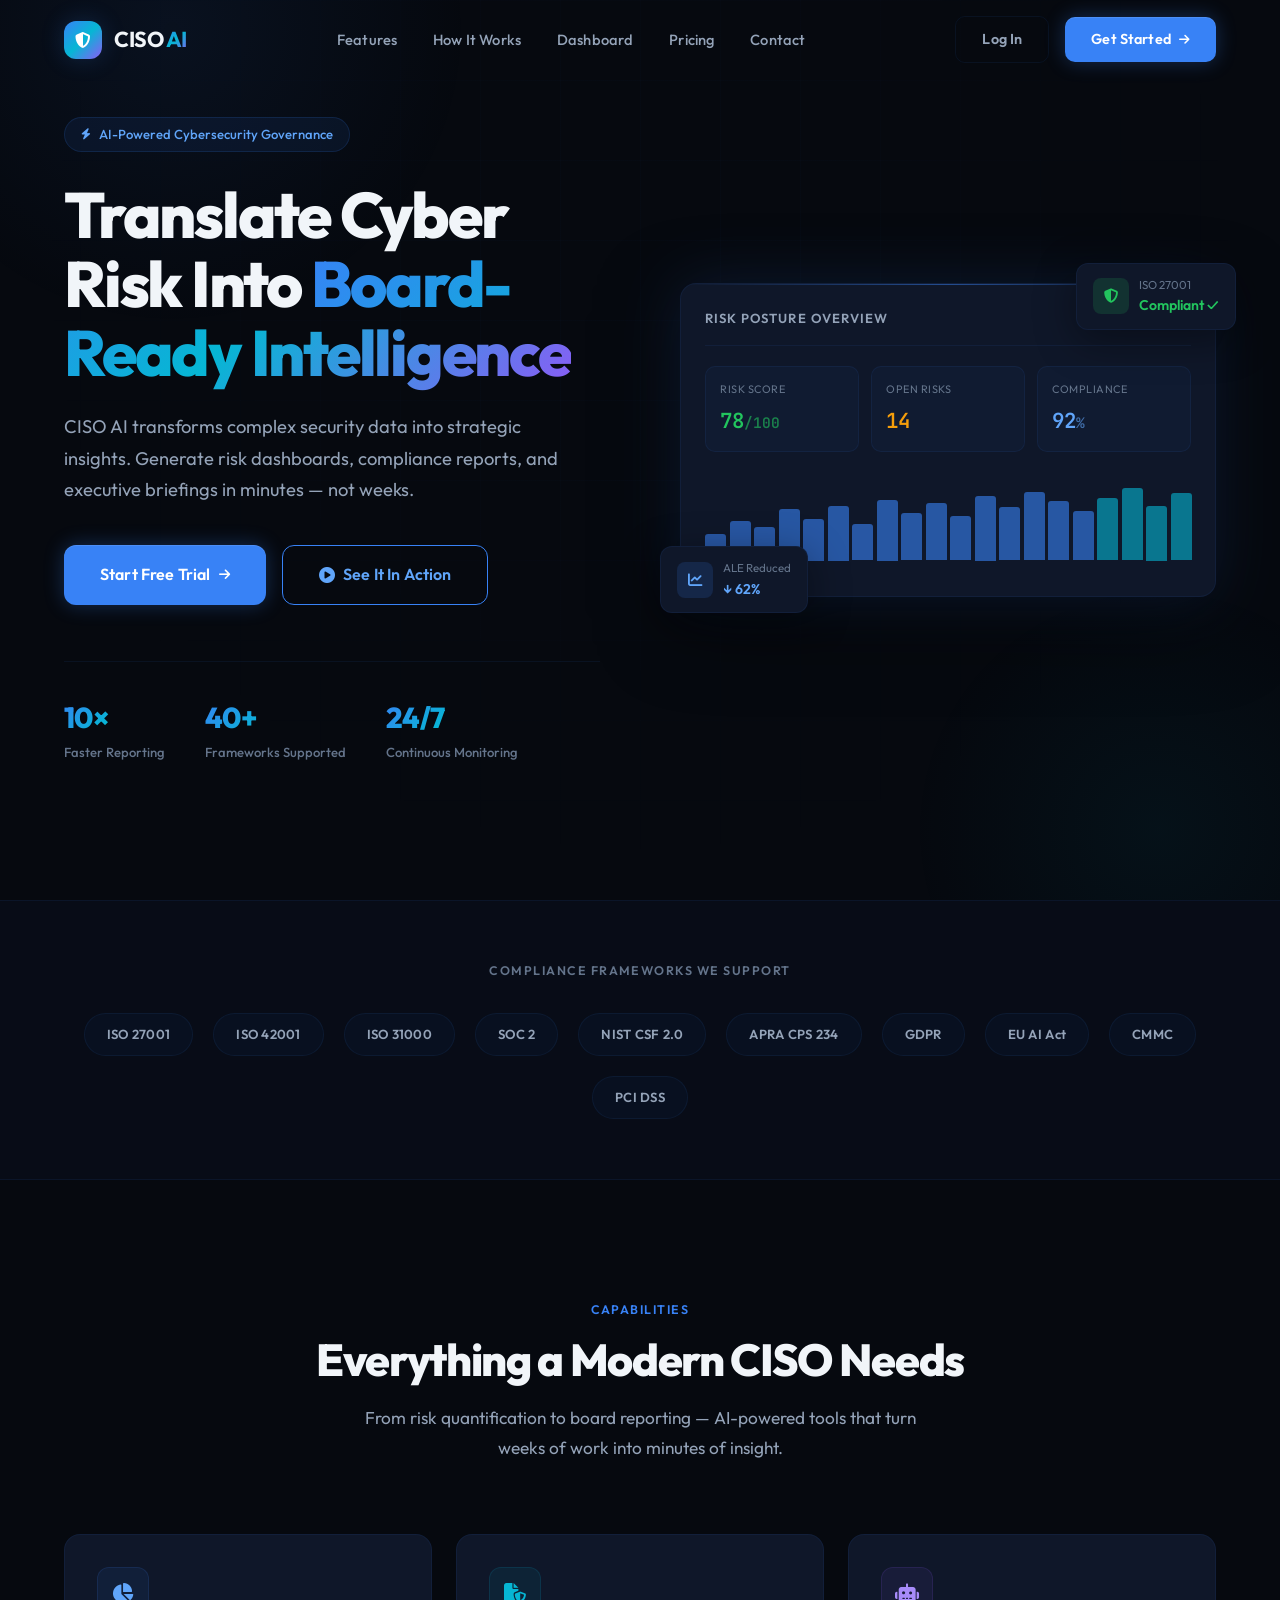
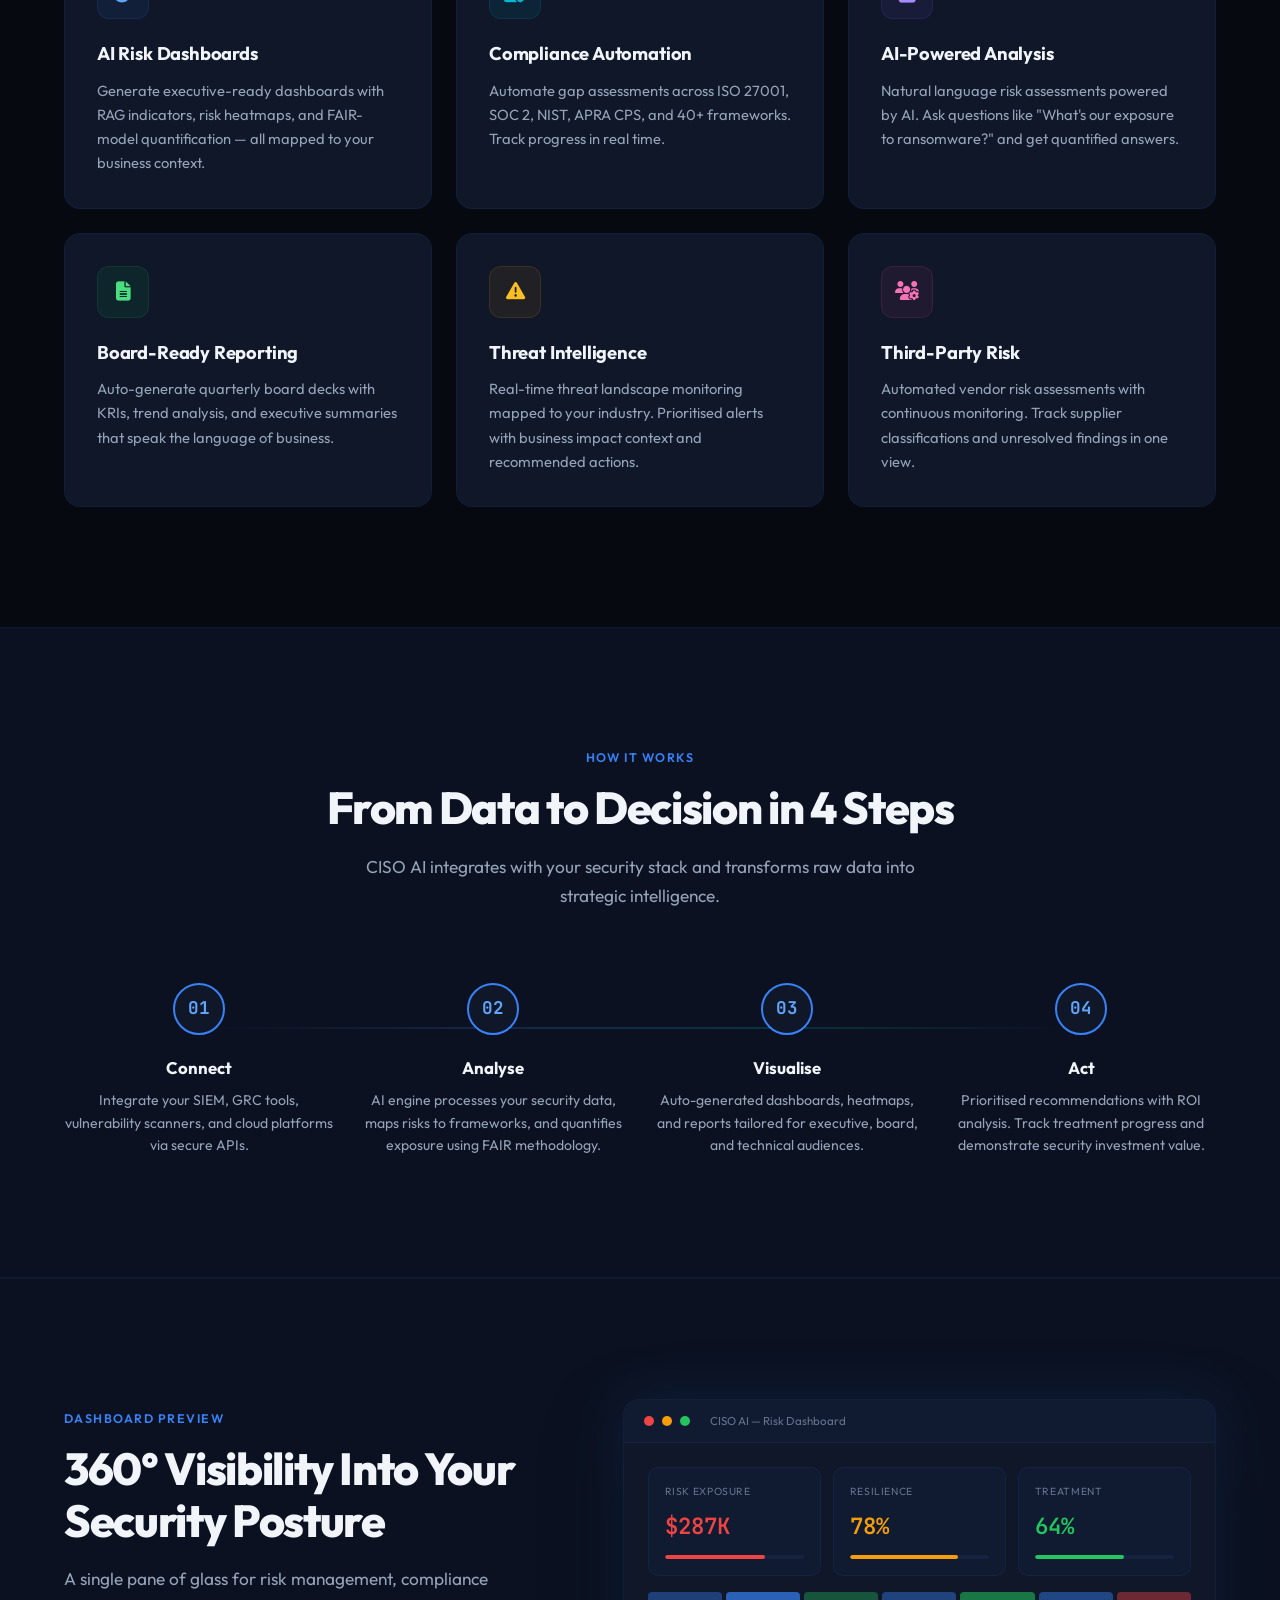
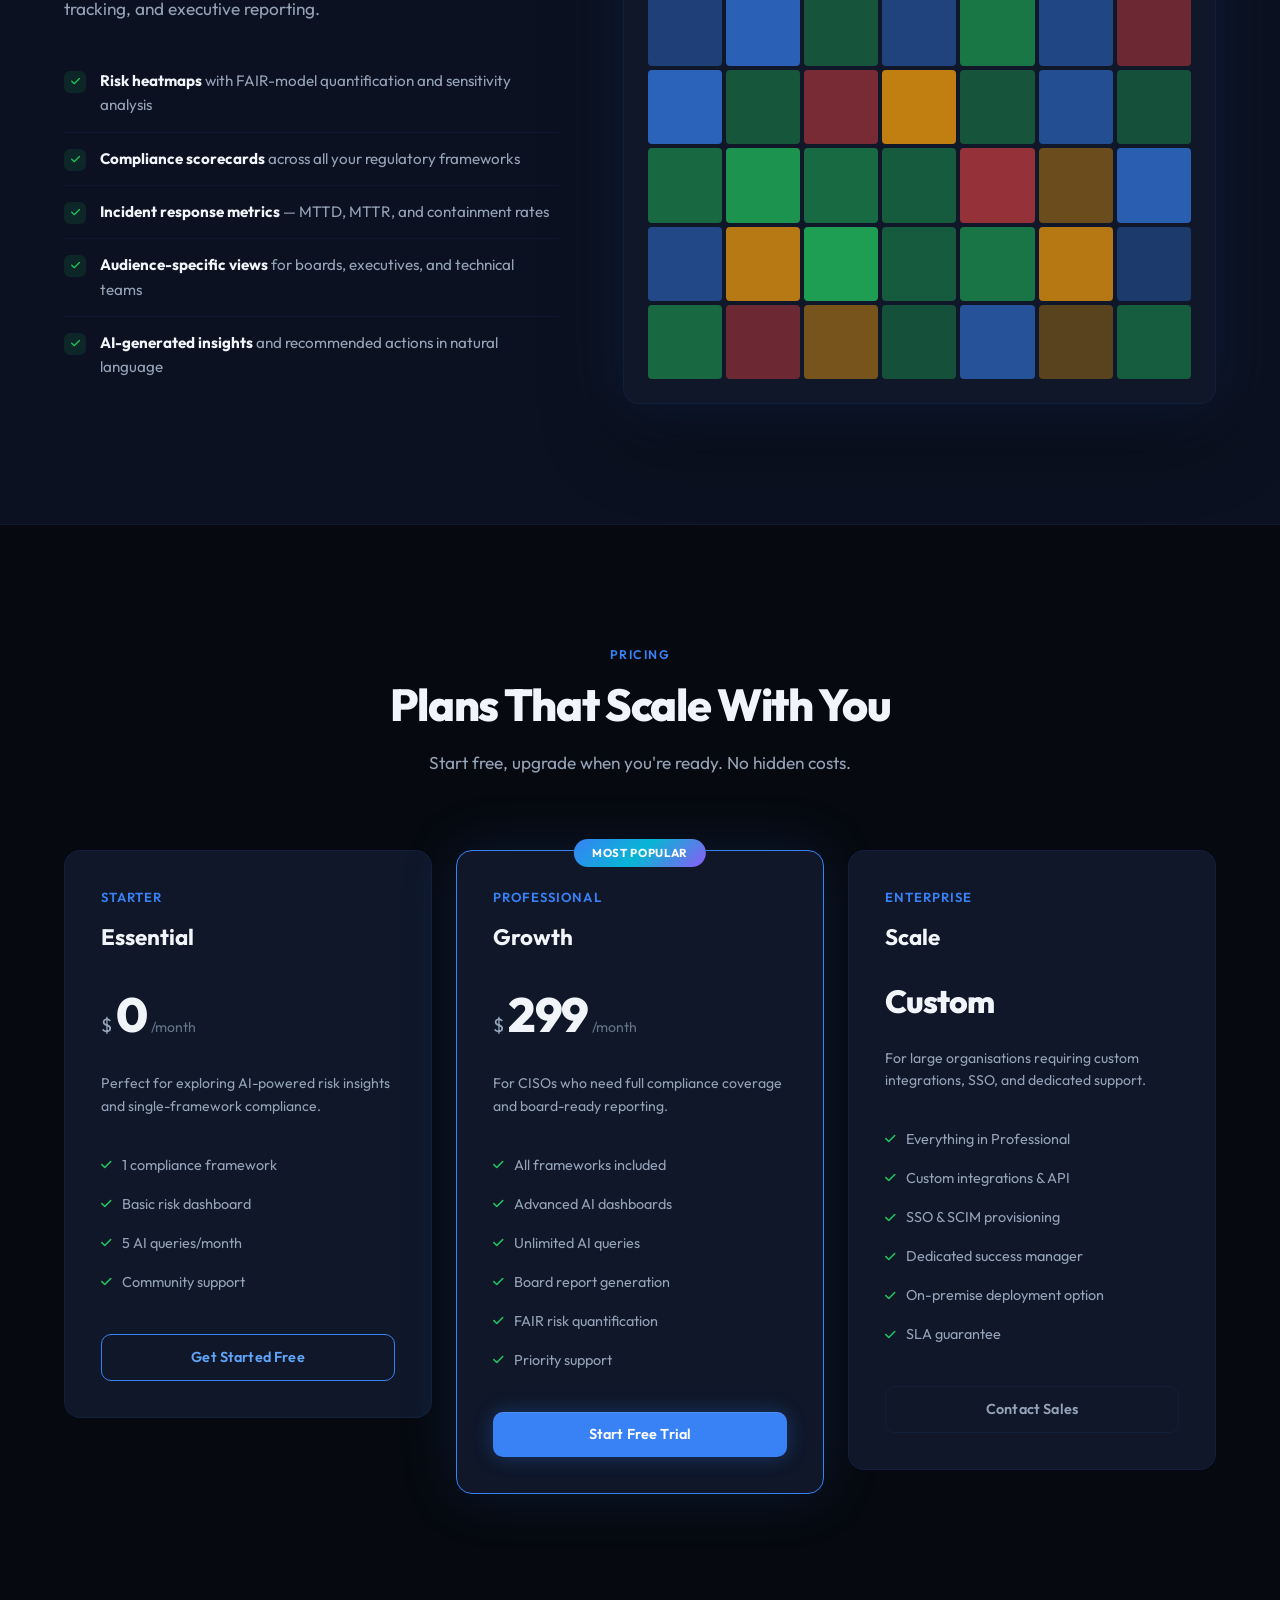
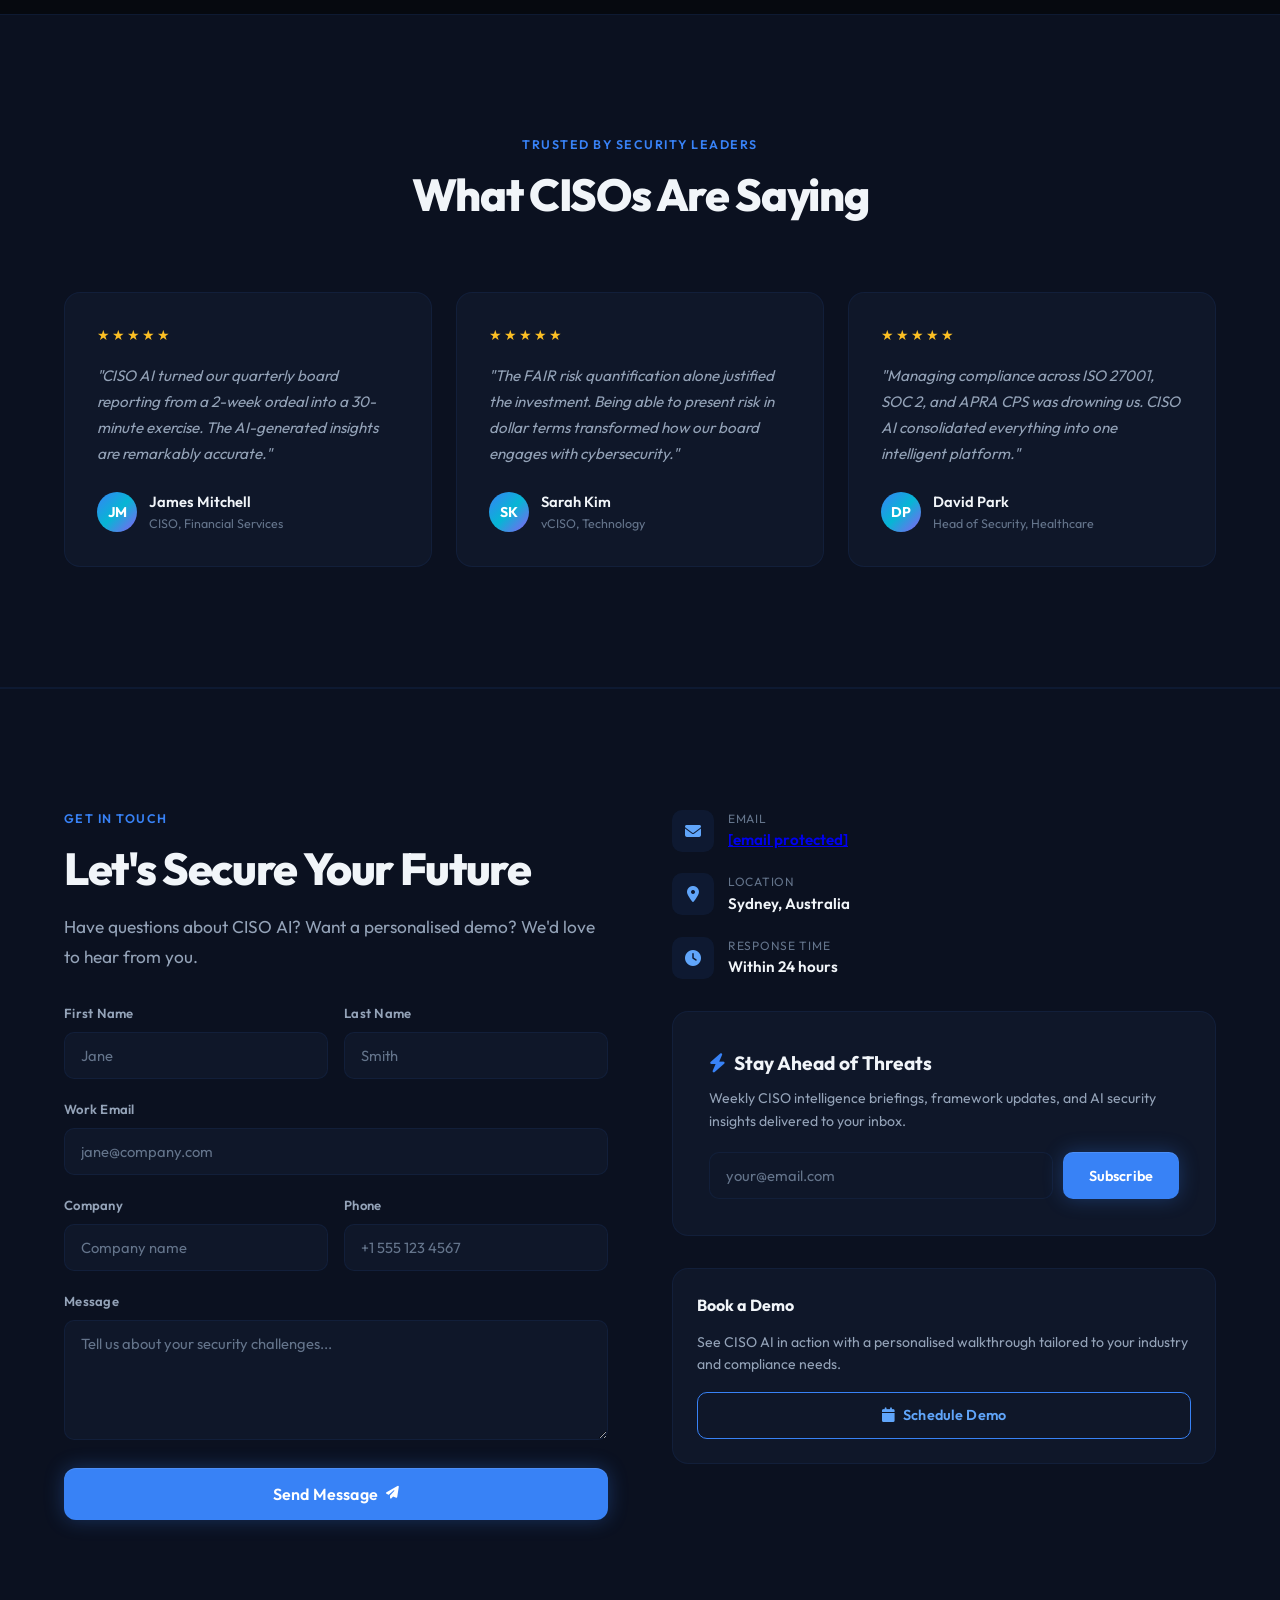
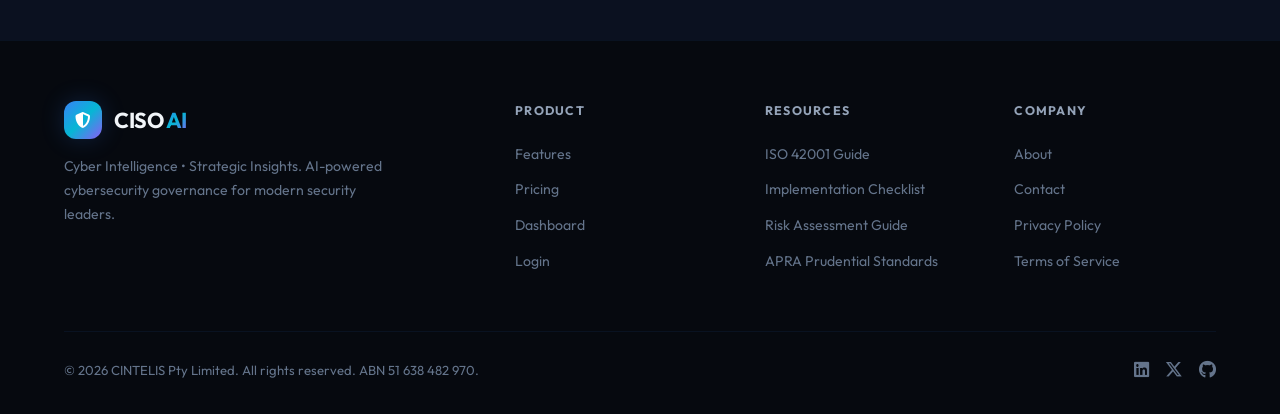
==== index.html @ 19a5c977 "Updated worker authentication method" ====
<!DOCTYPE html>
<html lang="en">
<head>
    <!-- Google Tag Manager -->
    <script>(function(w,d,s,l,i){w[l]=w[l]||[];w[l].push({'gtm.start':
    new Date().getTime(),event:'gtm.js'});var f=d.getElementsByTagName(s)[0],
    j=d.createElement(s),dl=l!='dataLayer'?'&l='+l:'';j.async=true;j.src=
    'https://www.googletagmanager.com/gtm.js?id='+i+dl;f.parentNode.insertBefore(j,f);
    })(window,document,'script','dataLayer','GTM-NR3JRBT9');</script>
    <!-- End Google Tag Manager -->
    <meta charset="UTF-8">
    <meta name="viewport" content="width=device-width, initial-scale=1.0">
    <title>CISO AI — AI-Powered Cybersecurity Governance Platform for CISOs</title>
    <meta name="description" content="AI-powered cybersecurity governance platform for CISOs. Risk dashboards, compliance automation, and board-ready reporting across ISO 27001, SOC 2, NIST CSF, APRA CPS 234, GDPR, and EU AI Act.">
    <meta name="keywords" content="CISO, AI, cybersecurity governance, risk management, compliance automation, CISO dashboard, ISO 27001, SOC 2, NIST CSF, APRA CPS 234, GDPR, EU AI Act, ISO 42001, GRC, board reporting, risk quantification, FAIR, vCISO, cyber risk, security posture">
    <meta name="author" content="CISO AI">
    <meta name="robots" content="index, follow">
    <link rel="canonical" href="https://cisoai.au/">

    <!-- Open Graph / Facebook / LinkedIn -->
    <meta property="og:site_name" content="CISO AI">
    <meta property="og:title" content="CISO AI — AI-Powered Cybersecurity Governance Platform">
    <meta property="og:description" content="Transform complex security data into board-ready strategic insights. Risk dashboards, compliance automation, and executive reporting for modern CISOs.">
    <meta property="og:type" content="website">
    <meta property="og:url" content="https://cisoai.au/">
    <meta property="og:image" content="https://cisoai.au/og-image.png">
    <meta property="og:image:width" content="1200">
    <meta property="og:image:height" content="630">
    <meta property="og:image:alt" content="CISO AI — Cyber Intelligence and Strategic Insights. AI-powered cybersecurity governance platform with shield logo, showing supported frameworks: ISO 27001, SOC 2, NIST CSF, APRA CPS 234, GDPR, EU AI Act.">
    <meta property="og:locale" content="en_AU">

    <!-- Twitter / X -->
    <meta name="twitter:card" content="summary_large_image">
    <meta name="twitter:site" content="@cisoai_au">
    <meta name="twitter:creator" content="@cisoai_au">
    <meta name="twitter:title" content="CISO AI — AI-Powered Cybersecurity Governance">
    <meta name="twitter:description" content="Risk dashboards, compliance automation, and board-ready reporting for modern CISOs. Powered by AI.">
    <meta name="twitter:image" content="https://cisoai.au/og-image.png">
    <meta name="twitter:image:alt" content="CISO AI — Cyber Intelligence and Strategic Insights platform">

    <!-- Additional SEO -->
    <meta name="theme-color" content="#06090f">
    <meta name="application-name" content="CISO AI">
    <meta name="apple-mobile-web-app-title" content="CISO AI">
    <link rel="icon" type="image/svg+xml" href="./favicon.svg">
    <link rel="icon" type="image/png" sizes="32x32" href="./favicon-32x32.png">
    <link rel="apple-touch-icon" sizes="180x180" href="./apple-touch-icon.png">

    <!-- Structured Data (JSON-LD) -->
    <script type="application/ld+json">
    {
        "@context": "https://schema.org",
        "@type": "SoftwareApplication",
        "name": "CISO AI",
        "alternateName": "CISO AI — Cyber Intelligence & Strategic Insights",
        "url": "https://cisoai.au",
        "description": "AI-powered cybersecurity governance platform for CISOs. Risk dashboards, compliance automation, and board-ready reporting across major security frameworks.",
        "applicationCategory": "SecurityApplication",
        "operatingSystem": "Web",
        "image": "https://cisoai.au/og-image.png",
        "offers": {
            "@type": "Offer",
            "price": "0",
            "priceCurrency": "AUD",
            "description": "Free during early access"
        },
        "creator": {
            "@type": "Organization",
            "name": "CISO AI",
            "url": "https://cisoai.au",
            "logo": "https://cisoai.au/og-image.png",
            "sameAs": [
                "https://www.linkedin.com/company/cisoai",
                "https://x.com/cisoai_au",
                "https://github.com/cisoai"
            ],
            "address": {
                "@type": "PostalAddress",
                "addressLocality": "Sydney",
                "addressCountry": "AU"
            }
        },
        "keywords": ["CISO", "cybersecurity governance", "AI", "risk management", "compliance automation", "ISO 27001", "SOC 2", "NIST CSF", "APRA CPS 234", "GDPR", "EU AI Act", "board reporting"]
    }
    </script>

    <link rel="preconnect" href="https://fonts.googleapis.com">
    <link rel="preconnect" href="https://fonts.gstatic.com" crossorigin>
    <link href="https://fonts.googleapis.com/css2?family=Outfit:wght@300;400;500;600;700;800;900&family=JetBrains+Mono:wght@400;500;600&display=swap" rel="stylesheet">
    <link rel="stylesheet" href="https://cdnjs.cloudflare.com/ajax/libs/font-awesome/6.5.1/css/all.min.css">

    <style>
        :root {
            --bg-primary: #06090f;
            --bg-secondary: #0b1120;
            --bg-card: #0f1729;
            --bg-card-hover: #141e33;
            --border-subtle: rgba(56, 130, 246, 0.08);
            --border-glow: rgba(56, 130, 246, 0.25);
            --accent-blue: #3882f6;
            --accent-cyan: #06b6d4;
            --accent-electric: #60a5fa;
            --accent-silver: #94a3b8;
            --text-primary: #f1f5f9;
            --text-secondary: #94a3b8;
            --text-muted: #64748b;
            --gradient-hero: linear-gradient(135deg, #3882f6 0%, #06b6d4 50%, #8b5cf6 100%);
            --gradient-card: linear-gradient(180deg, rgba(56, 130, 246, 0.06) 0%, transparent 100%);
            --glow-blue: 0 0 60px rgba(56, 130, 246, 0.15);
            --glow-cyan: 0 0 40px rgba(6, 182, 212, 0.1);
        }

        *, *::before, *::after {
            margin: 0;
            padding: 0;
            box-sizing: border-box;
        }

        html {
            scroll-behavior: smooth;
            -webkit-font-smoothing: antialiased;
            -moz-osx-font-smoothing: grayscale;
        }

        body {
            font-family: 'Outfit', sans-serif;
            background-color: var(--bg-primary);
            color: var(--text-primary);
            line-height: 1.6;
            overflow-x: hidden;
        }

        /* ─── AMBIENT BACKGROUND ─── */
        .ambient-bg {
            position: fixed;
            inset: 0;
            z-index: 0;
            pointer-events: none;
            overflow: hidden;
        }
        .ambient-bg::before {
            content: '';
            position: absolute;
            top: -30%;
            left: -10%;
            width: 600px;
            height: 600px;
            background: radial-gradient(circle, rgba(56, 130, 246, 0.07) 0%, transparent 70%);
            animation: drift1 25s ease-in-out infinite;
        }
        .ambient-bg::after {
            content: '';
            position: absolute;
            bottom: -20%;
            right: -10%;
            width: 500px;
            height: 500px;
            background: radial-gradient(circle, rgba(6, 182, 212, 0.05) 0%, transparent 70%);
            animation: drift2 30s ease-in-out infinite;
        }
        @keyframes drift1 {
            0%, 100% { transform: translate(0, 0); }
            50% { transform: translate(80px, 60px); }
        }
        @keyframes drift2 {
            0%, 100% { transform: translate(0, 0); }
            50% { transform: translate(-60px, -40px); }
        }

        /* ─── GRID OVERLAY ─── */
        .grid-overlay {
            position: fixed;
            inset: 0;
            z-index: 0;
            pointer-events: none;
            background-image:
                linear-gradient(rgba(56, 130, 246, 0.02) 1px, transparent 1px),
                linear-gradient(90deg, rgba(56, 130, 246, 0.02) 1px, transparent 1px);
            background-size: 80px 80px;
            mask-image: radial-gradient(ellipse at 50% 30%, black 20%, transparent 70%);
        }

        /* ─── LAYOUT ─── */
        .wrapper {
            position: relative;
            z-index: 1;
        }
        .container {
            max-width: 1200px;
            margin: 0 auto;
            padding: 0 24px;
        }
        section {
            padding: 120px 0;
        }

        /* ─── NAVIGATION ─── */
        nav {
            position: fixed;
            top: 0;
            left: 0;
            right: 0;
            z-index: 1000;
            padding: 16px 0;
            transition: all 0.4s cubic-bezier(0.16, 1, 0.3, 1);
        }
        nav.scrolled {
            background: rgba(6, 9, 15, 0.85);
            backdrop-filter: blur(20px) saturate(180%);
            -webkit-backdrop-filter: blur(20px) saturate(180%);
            border-bottom: 1px solid var(--border-subtle);
            padding: 10px 0;
        }
        .nav-inner {
            display: flex;
            align-items: center;
            justify-content: space-between;
        }
        .nav-logo {
            display: flex;
            align-items: center;
            gap: 12px;
            text-decoration: none;
        }
        .nav-logo-icon {
            width: 38px;
            height: 38px;
            background: var(--gradient-hero);
            border-radius: 12px;
            display: flex;
            align-items: center;
            justify-content: center;
            font-size: 1rem;
            color: #fff;
            box-shadow: 0 0 24px rgba(56, 130, 246, 0.2);
        }
        .nav-logo-text {
            font-weight: 700;
            font-size: 1.35rem;
            letter-spacing: -0.02em;
            color: var(--text-primary);
        }
        .nav-logo-text span {
            background: var(--gradient-hero);
            -webkit-background-clip: text;
            -webkit-text-fill-color: transparent;
            background-clip: text;
        }
        @media (max-width: 720px) {
            .nav-logo-icon { display: none; }
        }
        .nav-links {
            display: flex;
            align-items: center;
            gap: 36px;
            list-style: none;
        }
        .nav-links a {
            color: var(--text-secondary);
            text-decoration: none;
            font-weight: 500;
            font-size: 0.92rem;
            letter-spacing: 0.01em;
            transition: color 0.25s;
            position: relative;
        }
        .nav-links a::after {
            content: '';
            position: absolute;
            bottom: -4px;
            left: 0;
            width: 0;
            height: 2px;
            background: var(--gradient-hero);
            transition: width 0.3s cubic-bezier(0.16, 1, 0.3, 1);
            border-radius: 1px;
        }
        .nav-links a:hover { color: var(--text-primary); }
        .nav-links a:hover::after { width: 100%; }

        .nav-actions {
            display: flex;
            align-items: center;
            gap: 16px;
        }

        .btn {
            display: inline-flex;
            align-items: center;
            gap: 8px;
            padding: 11px 26px;
            border-radius: 10px;
            font-family: 'Outfit', sans-serif;
            font-weight: 600;
            font-size: 0.9rem;
            text-decoration: none;
            cursor: pointer;
            border: none;
            transition: all 0.3s cubic-bezier(0.16, 1, 0.3, 1);
            letter-spacing: 0.01em;
        }
        .btn-ghost {
            background: transparent;
            color: var(--text-secondary);
            border: 1px solid var(--border-subtle);
        }
        .btn-ghost:hover {
            color: var(--text-primary);
            border-color: var(--border-glow);
            background: rgba(56, 130, 246, 0.05);
        }
        .btn-primary {
            background: var(--accent-blue);
            color: #fff;
            box-shadow: 0 0 20px rgba(56, 130, 246, 0.3), inset 0 1px 0 rgba(255,255,255,0.1);
        }
        .btn-primary:hover {
            background: #4d93f7;
            box-shadow: 0 0 30px rgba(56, 130, 246, 0.45), inset 0 1px 0 rgba(255,255,255,0.15);
            transform: translateY(-1px);
        }
        .btn-large {
            padding: 16px 36px;
            font-size: 1rem;
            border-radius: 12px;
        }
        .btn-outline {
            background: transparent;
            color: var(--accent-electric);
            border: 1.5px solid var(--accent-blue);
        }
        .btn-outline:hover {
            background: rgba(56, 130, 246, 0.08);
            box-shadow: 0 0 25px rgba(56, 130, 246, 0.15);
        }

        /* Mobile menu toggle */
        .mobile-toggle {
            display: none;
            background: none;
            border: none;
            color: var(--text-primary);
            font-size: 1.5rem;
            cursor: pointer;
        }

        /* ─── HERO ─── */
        .hero {
            min-height: 100vh;
            display: flex;
            align-items: center;
            position: relative;
            padding-top: 100px;
        }
        .hero-content {
            display: grid;
            grid-template-columns: 1fr 1fr;
            gap: 80px;
            align-items: center;
        }
        .hero-badge {
            display: inline-flex;
            align-items: center;
            gap: 8px;
            background: rgba(56, 130, 246, 0.08);
            border: 1px solid rgba(56, 130, 246, 0.15);
            padding: 6px 16px;
            border-radius: 100px;
            font-size: 0.82rem;
            font-weight: 500;
            color: var(--accent-electric);
            margin-bottom: 28px;
            animation: fadeInUp 0.8s ease-out;
        }
        .hero-badge i { font-size: 0.7rem; }
        .hero h1 {
            font-size: clamp(2.8rem, 5vw, 4.2rem);
            font-weight: 800;
            line-height: 1.08;
            letter-spacing: -0.035em;
            margin-bottom: 24px;
            animation: fadeInUp 0.8s ease-out 0.1s both;
        }
        .hero h1 .gradient-text {
            background: var(--gradient-hero);
            -webkit-background-clip: text;
            -webkit-text-fill-color: transparent;
            background-clip: text;
        }
        .hero-description {
            font-size: 1.15rem;
            color: var(--text-secondary);
            line-height: 1.7;
            max-width: 520px;
            margin-bottom: 40px;
            animation: fadeInUp 0.8s ease-out 0.2s both;
        }
        .hero-cta {
            display: flex;
            gap: 16px;
            flex-wrap: wrap;
            animation: fadeInUp 0.8s ease-out 0.3s both;
        }
        .hero-stats {
            display: flex;
            gap: 40px;
            margin-top: 56px;
            padding-top: 32px;
            border-top: 1px solid var(--border-subtle);
            animation: fadeInUp 0.8s ease-out 0.4s both;
        }
        .hero-stat-value {
            font-size: 1.8rem;
            font-weight: 800;
            letter-spacing: -0.02em;
            background: var(--gradient-hero);
            -webkit-background-clip: text;
            -webkit-text-fill-color: transparent;
            background-clip: text;
        }
        .hero-stat-label {
            font-size: 0.82rem;
            color: var(--text-muted);
            font-weight: 500;
            margin-top: 2px;
        }

        /* Hero visual */
        .hero-visual {
            position: relative;
            animation: fadeInUp 1s ease-out 0.3s both;
        }
        .hero-dashboard {
            background: var(--bg-card);
            border: 1px solid var(--border-subtle);
            border-radius: 16px;
            padding: 24px;
            box-shadow: var(--glow-blue), 0 25px 80px rgba(0,0,0,0.5);
            position: relative;
            overflow: hidden;
        }
        .hero-dashboard::before {
            content: '';
            position: absolute;
            top: 0;
            left: 0;
            right: 0;
            height: 1px;
            background: linear-gradient(90deg, transparent, var(--accent-blue), transparent);
            opacity: 0.5;
        }
        .dash-header {
            display: flex;
            justify-content: space-between;
            align-items: center;
            margin-bottom: 20px;
            padding-bottom: 16px;
            border-bottom: 1px solid var(--border-subtle);
        }
        .dash-title {
            font-size: 0.82rem;
            font-weight: 600;
            color: var(--text-secondary);
            letter-spacing: 0.08em;
            text-transform: uppercase;
        }
        .dash-dots {
            display: flex;
            gap: 6px;
        }
        .dash-dot {
            width: 8px;
            height: 8px;
            border-radius: 50%;
        }
        .dash-dot.red { background: #ef4444; }
        .dash-dot.yellow { background: #f59e0b; }
        .dash-dot.green { background: #22c55e; }

        .dash-metrics {
            display: grid;
            grid-template-columns: repeat(3, 1fr);
            gap: 12px;
            margin-bottom: 20px;
        }
        .dash-metric {
            background: rgba(56, 130, 246, 0.04);
            border: 1px solid var(--border-subtle);
            border-radius: 10px;
            padding: 14px;
        }
        .dash-metric-label {
            font-size: 0.68rem;
            color: var(--text-muted);
            text-transform: uppercase;
            letter-spacing: 0.05em;
            margin-bottom: 6px;
        }
        .dash-metric-value {
            font-family: 'JetBrains Mono', monospace;
            font-size: 1.3rem;
            font-weight: 600;
            color: var(--accent-electric);
        }
        .dash-metric-value.green { color: #22c55e; }
        .dash-metric-value.amber { color: #f59e0b; }
        .dash-metric-value.red { color: #ef4444; }

        .dash-chart {
            height: 100px;
            display: flex;
            align-items: flex-end;
            gap: 4px;
            padding: 12px 0;
        }
        .dash-bar {
            flex: 1;
            border-radius: 3px 3px 0 0;
            background: var(--accent-blue);
            opacity: 0.6;
            animation: barGrow 1.5s ease-out forwards;
            transform-origin: bottom;
        }
        @keyframes barGrow {
            from { transform: scaleY(0); }
            to { transform: scaleY(1); }
        }

        /* Floating badge on hero visual */
        .floating-badge {
            position: absolute;
            background: var(--bg-card);
            border: 1px solid var(--border-subtle);
            border-radius: 12px;
            padding: 12px 16px;
            display: flex;
            align-items: center;
            gap: 10px;
            box-shadow: 0 10px 40px rgba(0,0,0,0.4);
            animation: float 4s ease-in-out infinite;
        }
        .floating-badge.top-right {
            top: -20px;
            right: -20px;
            animation-delay: 0s;
        }
        .floating-badge.bottom-left {
            bottom: -16px;
            left: -20px;
            animation-delay: 2s;
        }
        .fb-icon {
            width: 36px;
            height: 36px;
            border-radius: 8px;
            display: flex;
            align-items: center;
            justify-content: center;
            font-size: 0.9rem;
        }
        .fb-icon.green { background: rgba(34, 197, 94, 0.15); color: #22c55e; }
        .fb-icon.blue { background: rgba(56, 130, 246, 0.15); color: var(--accent-electric); }
        .fb-text-sm { font-size: 0.72rem; color: var(--text-muted); }
        .fb-text-lg { font-size: 0.88rem; font-weight: 600; }
        @keyframes float {
            0%, 100% { transform: translateY(0); }
            50% { transform: translateY(-8px); }
        }

        /* ─── SECTION HEADERS ─── */
        .section-eyebrow {
            font-size: 0.78rem;
            font-weight: 600;
            letter-spacing: 0.12em;
            text-transform: uppercase;
            color: var(--accent-blue);
            margin-bottom: 14px;
        }
        .section-heading {
            font-size: clamp(2rem, 3.5vw, 2.8rem);
            font-weight: 800;
            letter-spacing: -0.03em;
            line-height: 1.15;
            margin-bottom: 18px;
        }
        .section-subheading {
            font-size: 1.08rem;
            color: var(--text-secondary);
            max-width: 600px;
            line-height: 1.7;
        }
        .section-header {
            text-align: center;
            margin-bottom: 72px;
        }
        .section-header .section-subheading {
            margin: 0 auto;
        }

        /* ─── FEATURES ─── */
        .features-grid {
            display: grid;
            grid-template-columns: repeat(3, 1fr);
            gap: 24px;
        }
        .feature-card {
            background: var(--bg-card);
            border: 1px solid var(--border-subtle);
            border-radius: 16px;
            padding: 32px;
            transition: all 0.4s cubic-bezier(0.16, 1, 0.3, 1);
            position: relative;
            overflow: hidden;
        }
        .feature-card::before {
            content: '';
            position: absolute;
            top: 0;
            left: 0;
            right: 0;
            height: 1px;
            background: linear-gradient(90deg, transparent, var(--accent-blue), transparent);
            opacity: 0;
            transition: opacity 0.4s;
        }
        .feature-card:hover {
            border-color: var(--border-glow);
            background: var(--bg-card-hover);
            transform: translateY(-4px);
            box-shadow: var(--glow-blue);
        }
        .feature-card:hover::before { opacity: 0.6; }
        .feature-icon {
            width: 52px;
            height: 52px;
            border-radius: 12px;
            display: flex;
            align-items: center;
            justify-content: center;
            font-size: 1.2rem;
            margin-bottom: 20px;
            background: rgba(56, 130, 246, 0.08);
            color: var(--accent-electric);
            border: 1px solid rgba(56, 130, 246, 0.12);
        }
        .feature-card:nth-child(2) .feature-icon {
            background: rgba(6, 182, 212, 0.08);
            color: var(--accent-cyan);
            border-color: rgba(6, 182, 212, 0.12);
        }
        .feature-card:nth-child(3) .feature-icon {
            background: rgba(139, 92, 246, 0.08);
            color: #a78bfa;
            border-color: rgba(139, 92, 246, 0.12);
        }
        .feature-card:nth-child(4) .feature-icon {
            background: rgba(34, 197, 94, 0.08);
            color: #4ade80;
            border-color: rgba(34, 197, 94, 0.12);
        }
        .feature-card:nth-child(5) .feature-icon {
            background: rgba(245, 158, 11, 0.08);
            color: #fbbf24;
            border-color: rgba(245, 158, 11, 0.12);
        }
        .feature-card:nth-child(6) .feature-icon {
            background: rgba(236, 72, 153, 0.08);
            color: #f472b6;
            border-color: rgba(236, 72, 153, 0.12);
        }
        .feature-title {
            font-size: 1.15rem;
            font-weight: 700;
            margin-bottom: 10px;
            letter-spacing: -0.01em;
        }
        .feature-desc {
            font-size: 0.92rem;
            color: var(--text-secondary);
            line-height: 1.65;
        }

        /* ─── FRAMEWORKS / LOGOS BAR ─── */
        .frameworks {
            padding: 60px 0;
            border-top: 1px solid var(--border-subtle);
            border-bottom: 1px solid var(--border-subtle);
            background: rgba(11, 17, 32, 0.5);
        }
        .frameworks-label {
            text-align: center;
            font-size: 0.78rem;
            font-weight: 600;
            letter-spacing: 0.12em;
            text-transform: uppercase;
            color: var(--text-muted);
            margin-bottom: 32px;
        }
        .frameworks-grid {
            display: flex;
            justify-content: center;
            flex-wrap: wrap;
            gap: 20px;
        }
        .framework-pill {
            background: rgba(56, 130, 246, 0.04);
            border: 1px solid var(--border-subtle);
            padding: 10px 22px;
            border-radius: 100px;
            font-size: 0.82rem;
            font-weight: 600;
            color: var(--text-secondary);
            letter-spacing: 0.02em;
            transition: all 0.3s;
        }
        .framework-pill:hover {
            border-color: var(--border-glow);
            color: var(--accent-electric);
            background: rgba(56, 130, 246, 0.08);
        }

        /* ─── HOW IT WORKS ─── */
        .steps-grid {
            display: grid;
            grid-template-columns: repeat(4, 1fr);
            gap: 24px;
            position: relative;
        }
        .steps-grid::before {
            content: '';
            position: absolute;
            top: 44px;
            left: 12%;
            right: 12%;
            height: 2px;
            background: linear-gradient(90deg, transparent, var(--accent-blue), var(--accent-cyan), transparent);
            opacity: 0.2;
        }
        .step-card {
            text-align: center;
            position: relative;
        }
        .step-number {
            width: 52px;
            height: 52px;
            border-radius: 50%;
            background: var(--bg-card);
            border: 2px solid var(--accent-blue);
            display: flex;
            align-items: center;
            justify-content: center;
            font-family: 'JetBrains Mono', monospace;
            font-weight: 700;
            font-size: 1.1rem;
            color: var(--accent-electric);
            margin: 0 auto 20px;
            position: relative;
            z-index: 1;
        }
        .step-title {
            font-size: 1.05rem;
            font-weight: 700;
            margin-bottom: 8px;
        }
        .step-desc {
            font-size: 0.88rem;
            color: var(--text-secondary);
            line-height: 1.6;
        }

        /* ─── DASHBOARD PREVIEW ─── */
        .preview-section {
            background: var(--bg-secondary);
            border-top: 1px solid var(--border-subtle);
            border-bottom: 1px solid var(--border-subtle);
        }
        .preview-content {
            display: grid;
            grid-template-columns: 1fr 1.2fr;
            gap: 64px;
            align-items: center;
        }
        .preview-list {
            list-style: none;
            margin-top: 32px;
        }
        .preview-list li {
            display: flex;
            align-items: flex-start;
            gap: 14px;
            padding: 14px 0;
            border-bottom: 1px solid var(--border-subtle);
        }
        .preview-list li:last-child { border-bottom: none; }
        .preview-check {
            width: 22px;
            height: 22px;
            border-radius: 6px;
            background: rgba(34, 197, 94, 0.12);
            color: #22c55e;
            display: flex;
            align-items: center;
            justify-content: center;
            font-size: 0.65rem;
            flex-shrink: 0;
            margin-top: 2px;
        }
        .preview-list-text {
            font-size: 0.95rem;
            color: var(--text-secondary);
        }
        .preview-list-text strong {
            color: var(--text-primary);
        }

        .preview-mockup {
            background: var(--bg-card);
            border: 1px solid var(--border-subtle);
            border-radius: 16px;
            overflow: hidden;
            box-shadow: var(--glow-blue), 0 30px 80px rgba(0,0,0,0.4);
        }
        .mockup-bar {
            background: rgba(56, 130, 246, 0.04);
            border-bottom: 1px solid var(--border-subtle);
            padding: 12px 20px;
            display: flex;
            align-items: center;
            gap: 8px;
        }
        .mockup-dot {
            width: 10px;
            height: 10px;
            border-radius: 50%;
        }
        .mockup-body {
            padding: 24px;
        }
        .mockup-row {
            display: grid;
            grid-template-columns: repeat(3, 1fr);
            gap: 12px;
            margin-bottom: 16px;
        }
        .mockup-card {
            background: rgba(56, 130, 246, 0.04);
            border: 1px solid var(--border-subtle);
            border-radius: 10px;
            padding: 16px;
        }
        .mc-label {
            font-size: 0.65rem;
            color: var(--text-muted);
            text-transform: uppercase;
            letter-spacing: 0.06em;
            margin-bottom: 8px;
        }
        .mc-value {
            font-family: 'JetBrains Mono', monospace;
            font-size: 1.4rem;
            font-weight: 600;
        }
        .mc-bar {
            height: 4px;
            background: var(--border-subtle);
            border-radius: 2px;
            margin-top: 10px;
            overflow: hidden;
        }
        .mc-bar-fill {
            height: 100%;
            border-radius: 2px;
        }
        .mockup-heatmap {
            display: grid;
            grid-template-columns: repeat(7, 1fr);
            gap: 4px;
            margin-top: 16px;
        }
        .hm-cell {
            aspect-ratio: 1;
            border-radius: 4px;
            opacity: 0.7;
        }

        /* ─── PRICING ─── */
        .pricing-grid {
            display: grid;
            grid-template-columns: repeat(3, 1fr);
            gap: 24px;
            align-items: start;
        }
        .price-card {
            background: var(--bg-card);
            border: 1px solid var(--border-subtle);
            border-radius: 16px;
            padding: 36px;
            transition: all 0.4s cubic-bezier(0.16, 1, 0.3, 1);
            position: relative;
        }
        .price-card.featured {
            border-color: var(--accent-blue);
            box-shadow: var(--glow-blue);
            transform: scale(1.03);
        }
        .price-card.featured::before {
            content: 'Most Popular';
            position: absolute;
            top: -12px;
            left: 50%;
            transform: translateX(-50%);
            background: var(--gradient-hero);
            color: #fff;
            font-size: 0.72rem;
            font-weight: 700;
            letter-spacing: 0.06em;
            text-transform: uppercase;
            padding: 5px 18px;
            border-radius: 100px;
        }
        .price-card:hover {
            transform: translateY(-4px);
            border-color: var(--border-glow);
        }
        .price-card.featured:hover {
            transform: scale(1.03) translateY(-4px);
        }
        .price-tier {
            font-size: 0.82rem;
            font-weight: 600;
            letter-spacing: 0.08em;
            text-transform: uppercase;
            color: var(--accent-blue);
            margin-bottom: 12px;
        }
        .price-name {
            font-size: 1.4rem;
            font-weight: 700;
            margin-bottom: 8px;
        }
        .price-amount {
            display: flex;
            align-items: baseline;
            gap: 4px;
            margin: 20px 0;
        }
        .price-currency {
            font-size: 1.2rem;
            color: var(--text-secondary);
        }
        .price-value {
            font-size: 3rem;
            font-weight: 800;
            letter-spacing: -0.03em;
        }
        .price-period {
            font-size: 0.88rem;
            color: var(--text-muted);
        }
        .price-desc {
            font-size: 0.88rem;
            color: var(--text-secondary);
            margin-bottom: 28px;
            line-height: 1.6;
        }
        .price-features {
            list-style: none;
            margin-bottom: 32px;
        }
        .price-features li {
            display: flex;
            align-items: center;
            gap: 10px;
            padding: 8px 0;
            font-size: 0.9rem;
            color: var(--text-secondary);
        }
        .price-features li i {
            color: #22c55e;
            font-size: 0.75rem;
        }

        /* ─── TESTIMONIALS ─── */
        .testimonials-grid {
            display: grid;
            grid-template-columns: repeat(3, 1fr);
            gap: 24px;
        }
        .testimonial-card {
            background: var(--bg-card);
            border: 1px solid var(--border-subtle);
            border-radius: 16px;
            padding: 32px;
        }
        .testimonial-stars {
            color: #fbbf24;
            margin-bottom: 16px;
            font-size: 0.85rem;
            letter-spacing: 2px;
        }
        .testimonial-text {
            font-size: 0.95rem;
            color: var(--text-secondary);
            line-height: 1.7;
            margin-bottom: 24px;
            font-style: italic;
        }
        .testimonial-author {
            display: flex;
            align-items: center;
            gap: 12px;
        }
        .ta-avatar {
            width: 40px;
            height: 40px;
            border-radius: 50%;
            background: var(--gradient-hero);
            display: flex;
            align-items: center;
            justify-content: center;
            font-weight: 700;
            font-size: 0.88rem;
            color: #fff;
        }
        .ta-name {
            font-weight: 600;
            font-size: 0.92rem;
        }
        .ta-role {
            font-size: 0.78rem;
            color: var(--text-muted);
        }

        /* ─── CONTACT & NEWSLETTER ─── */
        .contact-section {
            background: var(--bg-secondary);
            border-top: 1px solid var(--border-subtle);
        }
        .contact-grid {
            display: grid;
            grid-template-columns: 1fr 1fr;
            gap: 64px;
        }
        .form-group {
            margin-bottom: 20px;
        }
        .form-label {
            display: block;
            font-size: 0.82rem;
            font-weight: 600;
            color: var(--text-secondary);
            margin-bottom: 8px;
            letter-spacing: 0.02em;
        }
        .form-input,
        .form-textarea {
            width: 100%;
            padding: 13px 16px;
            background: var(--bg-card);
            border: 1px solid var(--border-subtle);
            border-radius: 10px;
            color: var(--text-primary);
            font-family: 'Outfit', sans-serif;
            font-size: 0.92rem;
            transition: all 0.3s;
            outline: none;
        }
        .form-input:focus,
        .form-textarea:focus {
            border-color: var(--accent-blue);
            box-shadow: 0 0 0 3px rgba(56, 130, 246, 0.1);
        }
        .form-input::placeholder,
        .form-textarea::placeholder {
            color: var(--text-muted);
        }
        .form-textarea {
            resize: vertical;
            min-height: 120px;
        }

        .newsletter-box {
            background: var(--bg-card);
            border: 1px solid var(--border-subtle);
            border-radius: 16px;
            padding: 36px;
            margin-top: 32px;
        }
        .newsletter-box h3 {
            font-size: 1.2rem;
            font-weight: 700;
            margin-bottom: 8px;
        }
        .newsletter-box p {
            font-size: 0.88rem;
            color: var(--text-secondary);
            margin-bottom: 20px;
        }
        .newsletter-form {
            display: flex;
            gap: 10px;
        }
        .newsletter-form .form-input {
            flex: 1;
        }

        .contact-info-item {
            display: flex;
            align-items: center;
            gap: 14px;
            margin-bottom: 20px;
        }
        .ci-icon {
            width: 42px;
            height: 42px;
            border-radius: 10px;
            background: rgba(56, 130, 246, 0.08);
            color: var(--accent-electric);
            display: flex;
            align-items: center;
            justify-content: center;
            flex-shrink: 0;
        }
        .ci-label {
            font-size: 0.75rem;
            color: var(--text-muted);
            text-transform: uppercase;
            letter-spacing: 0.06em;
        }
        .ci-value {
            font-weight: 600;
            font-size: 0.95rem;
        }

        /* ─── FOOTER ─── */
        footer {
            border-top: 1px solid var(--border-subtle);
            padding: 60px 0 30px;
        }
        .footer-grid {
            display: grid;
            grid-template-columns: 2fr 1fr 1fr 1fr;
            gap: 48px;
            margin-bottom: 48px;
        }
        .footer-brand p {
            color: var(--text-muted);
            font-size: 0.88rem;
            line-height: 1.7;
            margin-top: 16px;
            max-width: 320px;
        }
        .footer-heading {
            font-size: 0.78rem;
            font-weight: 700;
            letter-spacing: 0.1em;
            text-transform: uppercase;
            color: var(--text-secondary);
            margin-bottom: 20px;
        }
        .footer-links {
            list-style: none;
        }
        .footer-links li { margin-bottom: 10px; }
        .footer-links a {
            color: var(--text-muted);
            text-decoration: none;
            font-size: 0.88rem;
            transition: color 0.25s;
        }
        .footer-links a:hover { color: var(--accent-electric); }
        .footer-bottom {
            border-top: 1px solid var(--border-subtle);
            padding-top: 24px;
            display: flex;
            justify-content: space-between;
            align-items: center;
        }
        .footer-copy {
            font-size: 0.82rem;
            color: var(--text-muted);
        }
        .footer-socials {
            display: flex;
            gap: 16px;
        }
        .footer-socials a {
            color: var(--text-muted);
            font-size: 1.1rem;
            transition: color 0.25s;
        }
        .footer-socials a:hover { color: var(--accent-electric); }

        /* ─── TOAST NOTIFICATION ─── */
        .toast {
            position: fixed;
            bottom: 24px;
            right: 24px;
            background: var(--bg-card);
            border: 1px solid var(--border-glow);
            border-radius: 12px;
            padding: 16px 24px;
            display: flex;
            align-items: center;
            gap: 12px;
            box-shadow: 0 10px 40px rgba(0,0,0,0.5);
            transform: translateY(120%);
            opacity: 0;
            transition: all 0.4s cubic-bezier(0.16, 1, 0.3, 1);
            z-index: 9999;
        }
        .toast.show {
            transform: translateY(0);
            opacity: 1;
        }
        .toast-icon {
            color: #22c55e;
            font-size: 1.2rem;
        }
        .toast-message {
            font-size: 0.88rem;
            font-weight: 500;
        }

        /* ─── ANIMATIONS ─── */
        @keyframes fadeInUp {
            from {
                opacity: 0;
                transform: translateY(30px);
            }
            to {
                opacity: 1;
                transform: translateY(0);
            }
        }
        .reveal {
            opacity: 0;
            transform: translateY(40px);
            transition: all 0.8s cubic-bezier(0.16, 1, 0.3, 1);
        }
        .reveal.visible {
            opacity: 1;
            transform: translateY(0);
        }

        /* ─── RESPONSIVE ─── */
        @media (max-width: 1024px) {
            .hero-content { grid-template-columns: 1fr; gap: 48px; }
            .hero-visual { order: -1; }
            .features-grid { grid-template-columns: repeat(2, 1fr); }
            .steps-grid { grid-template-columns: repeat(2, 1fr); }
            .steps-grid::before { display: none; }
            .pricing-grid { grid-template-columns: 1fr; max-width: 440px; margin: 0 auto; }
            .price-card.featured { transform: none; }
            .price-card.featured:hover { transform: translateY(-4px); }
            .preview-content { grid-template-columns: 1fr; }
            .testimonials-grid { grid-template-columns: 1fr; }
            .contact-grid { grid-template-columns: 1fr; }
            .footer-grid { grid-template-columns: 1fr 1fr; }
        }
        @media (max-width: 768px) {
            section { padding: 80px 0; }
            .features-grid { grid-template-columns: 1fr; }
            .steps-grid { grid-template-columns: 1fr; }
            .nav-links { display: none; }
            .nav-login { display: none; }
            .mobile-toggle { display: block; }
            .hero-stats { gap: 24px; flex-wrap: wrap; }
            .hero h1 { font-size: 2.4rem; }
            .newsletter-form { flex-direction: column; }
            .footer-grid { grid-template-columns: 1fr; gap: 32px; }
            .footer-bottom { flex-direction: column; gap: 16px; }
            .dash-metrics { grid-template-columns: 1fr; }
            .mockup-row { grid-template-columns: 1fr; }
        }

        /* Mobile menu */
        .mobile-menu {
            display: none;
            position: fixed;
            top: 0;
            left: 0;
            right: 0;
            bottom: 0;
            background: rgba(6, 9, 15, 0.97);
            backdrop-filter: blur(20px);
            z-index: 999;
            padding: 100px 32px;
        }
        .mobile-menu.open { display: flex; flex-direction: column; align-items: center; gap: 24px; }
        .mobile-menu a {
            color: var(--text-primary);
            text-decoration: none;
            font-size: 1.4rem;
            font-weight: 600;
        }
        .mobile-close {
            position: absolute;
            top: 24px;
            right: 24px;
            background: none;
            border: none;
            color: var(--text-primary);
            font-size: 1.8rem;
            cursor: pointer;
        }
    </style>
</head>
<body>
    <!-- Google Tag Manager (noscript) -->
    <noscript><iframe src="https://www.googletagmanager.com/ns.html?id=GTM-NR3JRBT9"
    height="0" width="0" style="display:none;visibility:hidden"></iframe></noscript>
    <!-- End Google Tag Manager (noscript) -->

<div class="ambient-bg"></div>
<div class="grid-overlay"></div>

<div class="wrapper">

<!-- ═══════════ NAVIGATION ═══════════ -->
<nav id="mainNav">
    <div class="container">
        <div class="nav-inner">
            <a href="./index.html" class="nav-logo">
                <div class="nav-logo-icon"><i class="fas fa-shield-halved"></i></div>
                <div class="nav-logo-text">CISO <span>AI</span></div>
            </a>
            <ul class="nav-links">
                <li><a href="#features">Features</a></li>
                <li><a href="#how-it-works">How It Works</a></li>
                <li><a href="#dashboard">Dashboard</a></li>
                <li><a href="#pricing">Pricing</a></li>
                <li><a href="#contact">Contact</a></li>
            </ul>
            <div class="nav-actions">
                <a href="/login.html" class="btn btn-ghost nav-login">Log In</a>
                <a href="/signup.html" class="btn btn-primary">Get Started <i class="fas fa-arrow-right" style="font-size:0.75rem"></i></a>
            </div>
            <button class="mobile-toggle" onclick="toggleMobileMenu()" aria-label="Open menu">
                <i class="fas fa-bars"></i>
            </button>
        </div>
    </div>
</nav>

<!-- Mobile Menu -->
<div class="mobile-menu" id="mobileMenu">
    <button class="mobile-close" onclick="toggleMobileMenu()" aria-label="Close menu"><i class="fas fa-times"></i></button>
    <a href="#features" onclick="toggleMobileMenu()">Features</a>
    <a href="#how-it-works" onclick="toggleMobileMenu()">How It Works</a>
    <a href="#dashboard" onclick="toggleMobileMenu()">Dashboard</a>
    <a href="#pricing" onclick="toggleMobileMenu()">Pricing</a>
    <a href="#contact" onclick="toggleMobileMenu()">Contact</a>
    <a href="/login.html" class="btn btn-primary btn-large" style="margin-top:16px">Log In to CISO AI</a>
</div>

<!-- ═══════════ HERO ═══════════ -->
<section class="hero">
    <div class="container">
        <div class="hero-content">
            <div class="hero-text">
                <div class="hero-badge">
                    <i class="fas fa-bolt"></i>
                    AI-Powered Cybersecurity Governance
                </div>
                <h1>
                    Translate Cyber Risk Into
                    <span class="gradient-text">Board-Ready Intelligence</span>
                </h1>
                <p class="hero-description">
                    CISO AI transforms complex security data into strategic insights. Generate risk dashboards, compliance reports, and executive briefings in minutes — not weeks.
                </p>
                <div class="hero-cta">
                    <a href="/signup.html" class="btn btn-primary btn-large">
                        Start Free Trial <i class="fas fa-arrow-right" style="font-size:0.8rem"></i>
                    </a>
                    <a href="#dashboard" class="btn btn-outline btn-large">
                        <i class="fas fa-play-circle"></i> See It In Action
                    </a>
                </div>
                <div class="hero-stats">
                    <div>
                        <div class="hero-stat-value">10×</div>
                        <div class="hero-stat-label">Faster Reporting</div>
                    </div>
                    <div>
                        <div class="hero-stat-value">40+</div>
                        <div class="hero-stat-label">Frameworks Supported</div>
                    </div>
                    <div>
                        <div class="hero-stat-value">24/7</div>
                        <div class="hero-stat-label">Continuous Monitoring</div>
                    </div>
                </div>
            </div>

            <div class="hero-visual">
                <div class="hero-dashboard">
                    <div class="dash-header">
                        <div class="dash-title">Risk Posture Overview</div>
                        <div class="dash-dots">
                            <div class="dash-dot red"></div>
                            <div class="dash-dot yellow"></div>
                            <div class="dash-dot green"></div>
                        </div>
                    </div>
                    <div class="dash-metrics">
                        <div class="dash-metric">
                            <div class="dash-metric-label">Risk Score</div>
                            <div class="dash-metric-value green">78<span style="font-size:0.7em;opacity:0.6">/100</span></div>
                        </div>
                        <div class="dash-metric">
                            <div class="dash-metric-label">Open Risks</div>
                            <div class="dash-metric-value amber">14</div>
                        </div>
                        <div class="dash-metric">
                            <div class="dash-metric-label">Compliance</div>
                            <div class="dash-metric-value">92<span style="font-size:0.7em;opacity:0.6">%</span></div>
                        </div>
                    </div>
                    <div class="dash-chart" id="heroChart"></div>
                </div>

                <div class="floating-badge top-right">
                    <div class="fb-icon green"><i class="fas fa-shield-halved"></i></div>
                    <div>
                        <div class="fb-text-sm">ISO 27001</div>
                        <div class="fb-text-lg" style="color:#22c55e">Compliant ✓</div>
                    </div>
                </div>
                <div class="floating-badge bottom-left">
                    <div class="fb-icon blue"><i class="fas fa-chart-line"></i></div>
                    <div>
                        <div class="fb-text-sm">ALE Reduced</div>
                        <div class="fb-text-lg" style="color:var(--accent-electric)">↓ 62%</div>
                    </div>
                </div>
            </div>
        </div>
    </div>
</section>

<!-- ═══════════ FRAMEWORKS BAR ═══════════ -->
<section class="frameworks">
    <div class="container">
        <div class="frameworks-label">Compliance Frameworks We Support</div>
        <div class="frameworks-grid">
            <div class="framework-pill">ISO 27001</div>
            <div class="framework-pill">ISO 42001</div>
            <div class="framework-pill">ISO 31000</div>
            <div class="framework-pill">SOC 2</div>
            <div class="framework-pill">NIST CSF 2.0</div>
            <div class="framework-pill">APRA CPS 234</div>
            <div class="framework-pill">GDPR</div>
            <div class="framework-pill">EU AI Act</div>
            <div class="framework-pill">CMMC</div>
            <div class="framework-pill">PCI DSS</div>
        </div>
    </div>
</section>

<!-- ═══════════ FEATURES ═══════════ -->
<section id="features">
    <div class="container">
        <div class="section-header reveal">
            <div class="section-eyebrow">Capabilities</div>
            <h2 class="section-heading">Everything a Modern CISO Needs</h2>
            <p class="section-subheading">From risk quantification to board reporting — AI-powered tools that turn weeks of work into minutes of insight.</p>
        </div>
        <div class="features-grid">
            <div class="feature-card reveal">
                <div class="feature-icon"><i class="fas fa-chart-pie"></i></div>
                <div class="feature-title">AI Risk Dashboards</div>
                <div class="feature-desc">Generate executive-ready dashboards with RAG indicators, risk heatmaps, and FAIR-model quantification — all mapped to your business context.</div>
            </div>
            <div class="feature-card reveal">
                <div class="feature-icon"><i class="fas fa-file-shield"></i></div>
                <div class="feature-title">Compliance Automation</div>
                <div class="feature-desc">Automate gap assessments across ISO 27001, SOC 2, NIST, APRA CPS, and 40+ frameworks. Track progress in real time.</div>
            </div>
            <div class="feature-card reveal">
                <div class="feature-icon"><i class="fas fa-robot"></i></div>
                <div class="feature-title">AI-Powered Analysis</div>
                <div class="feature-desc">Natural language risk assessments powered by AI. Ask questions like "What's our exposure to ransomware?" and get quantified answers.</div>
            </div>
            <div class="feature-card reveal">
                <div class="feature-icon"><i class="fas fa-file-lines"></i></div>
                <div class="feature-title">Board-Ready Reporting</div>
                <div class="feature-desc">Auto-generate quarterly board decks with KRIs, trend analysis, and executive summaries that speak the language of business.</div>
            </div>
            <div class="feature-card reveal">
                <div class="feature-icon"><i class="fas fa-triangle-exclamation"></i></div>
                <div class="feature-title">Threat Intelligence</div>
                <div class="feature-desc">Real-time threat landscape monitoring mapped to your industry. Prioritised alerts with business impact context and recommended actions.</div>
            </div>
            <div class="feature-card reveal">
                <div class="feature-icon"><i class="fas fa-users-gear"></i></div>
                <div class="feature-title">Third-Party Risk</div>
                <div class="feature-desc">Automated vendor risk assessments with continuous monitoring. Track supplier classifications and unresolved findings in one view.</div>
            </div>
        </div>
    </div>
</section>

<!-- ═══════════ HOW IT WORKS ═══════════ -->
<section id="how-it-works" style="background: var(--bg-secondary); border-top: 1px solid var(--border-subtle); border-bottom: 1px solid var(--border-subtle);">
    <div class="container">
        <div class="section-header reveal">
            <div class="section-eyebrow">How It Works</div>
            <h2 class="section-heading">From Data to Decision in 4 Steps</h2>
            <p class="section-subheading">CISO AI integrates with your security stack and transforms raw data into strategic intelligence.</p>
        </div>
        <div class="steps-grid">
            <div class="step-card reveal">
                <div class="step-number">01</div>
                <div class="step-title">Connect</div>
                <div class="step-desc">Integrate your SIEM, GRC tools, vulnerability scanners, and cloud platforms via secure APIs.</div>
            </div>
            <div class="step-card reveal">
                <div class="step-number">02</div>
                <div class="step-title">Analyse</div>
                <div class="step-desc">AI engine processes your security data, maps risks to frameworks, and quantifies exposure using FAIR methodology.</div>
            </div>
            <div class="step-card reveal">
                <div class="step-number">03</div>
                <div class="step-title">Visualise</div>
                <div class="step-desc">Auto-generated dashboards, heatmaps, and reports tailored for executive, board, and technical audiences.</div>
            </div>
            <div class="step-card reveal">
                <div class="step-number">04</div>
                <div class="step-title">Act</div>
                <div class="step-desc">Prioritised recommendations with ROI analysis. Track treatment progress and demonstrate security investment value.</div>
            </div>
        </div>
    </div>
</section>

<!-- ═══════════ DASHBOARD PREVIEW ═══════════ -->
<section id="dashboard" class="preview-section">
    <div class="container">
        <div class="preview-content">
            <div class="reveal">
                <div class="section-eyebrow">Dashboard Preview</div>
                <h2 class="section-heading">360° Visibility Into Your Security Posture</h2>
                <p class="section-subheading">A single pane of glass for risk management, compliance tracking, and executive reporting.</p>
                <ul class="preview-list">
                    <li>
                        <div class="preview-check"><i class="fas fa-check"></i></div>
                        <div class="preview-list-text"><strong>Risk heatmaps</strong> with FAIR-model quantification and sensitivity analysis</div>
                    </li>
                    <li>
                        <div class="preview-check"><i class="fas fa-check"></i></div>
                        <div class="preview-list-text"><strong>Compliance scorecards</strong> across all your regulatory frameworks</div>
                    </li>
                    <li>
                        <div class="preview-check"><i class="fas fa-check"></i></div>
                        <div class="preview-list-text"><strong>Incident response metrics</strong> — MTTD, MTTR, and containment rates</div>
                    </li>
                    <li>
                        <div class="preview-check"><i class="fas fa-check"></i></div>
                        <div class="preview-list-text"><strong>Audience-specific views</strong> for boards, executives, and technical teams</div>
                    </li>
                    <li>
                        <div class="preview-check"><i class="fas fa-check"></i></div>
                        <div class="preview-list-text"><strong>AI-generated insights</strong> and recommended actions in natural language</div>
                    </li>
                </ul>
            </div>

            <div class="preview-mockup reveal">
                <div class="mockup-bar">
                    <div class="mockup-dot" style="background:#ef4444"></div>
                    <div class="mockup-dot" style="background:#f59e0b"></div>
                    <div class="mockup-dot" style="background:#22c55e"></div>
                    <span style="margin-left:12px;font-size:0.72rem;color:var(--text-muted)">CISO AI — Risk Dashboard</span>
                </div>
                <div class="mockup-body">
                    <div class="mockup-row">
                        <div class="mockup-card">
                            <div class="mc-label">Risk Exposure</div>
                            <div class="mc-value" style="color:#ef4444">$287K</div>
                            <div class="mc-bar"><div class="mc-bar-fill" style="width:72%;background:#ef4444"></div></div>
                        </div>
                        <div class="mockup-card">
                            <div class="mc-label">Resilience</div>
                            <div class="mc-value" style="color:#f59e0b">78%</div>
                            <div class="mc-bar"><div class="mc-bar-fill" style="width:78%;background:#f59e0b"></div></div>
                        </div>
                        <div class="mockup-card">
                            <div class="mc-label">Treatment</div>
                            <div class="mc-value" style="color:#22c55e">64%</div>
                            <div class="mc-bar"><div class="mc-bar-fill" style="width:64%;background:#22c55e"></div></div>
                        </div>
                    </div>
                    <div class="mockup-heatmap" id="mockupHeatmap"></div>
                </div>
            </div>
        </div>
    </div>
</section>

<!-- ═══════════ PRICING ═══════════ -->
<section id="pricing">
    <div class="container">
        <div class="section-header reveal">
            <div class="section-eyebrow">Pricing</div>
            <h2 class="section-heading">Plans That Scale With You</h2>
            <p class="section-subheading">Start free, upgrade when you're ready. No hidden costs.</p>
        </div>
        <div class="pricing-grid">
            <div class="price-card reveal">
                <div class="price-tier">Starter</div>
                <div class="price-name">Essential</div>
                <div class="price-amount">
                    <span class="price-currency">$</span>
                    <span class="price-value">0</span>
                    <span class="price-period">/month</span>
                </div>
                <div class="price-desc">Perfect for exploring AI-powered risk insights and single-framework compliance.</div>
                <ul class="price-features">
                    <li><i class="fas fa-check"></i> 1 compliance framework</li>
                    <li><i class="fas fa-check"></i> Basic risk dashboard</li>
                    <li><i class="fas fa-check"></i> 5 AI queries/month</li>
                    <li><i class="fas fa-check"></i> Community support</li>
                </ul>
                <a href="/signup.html" class="btn btn-outline" style="width:100%;justify-content:center">Get Started Free</a>
            </div>
            <div class="price-card featured reveal">
                <div class="price-tier">Professional</div>
                <div class="price-name">Growth</div>
                <div class="price-amount">
                    <span class="price-currency">$</span>
                    <span class="price-value">299</span>
                    <span class="price-period">/month</span>
                </div>
                <div class="price-desc">For CISOs who need full compliance coverage and board-ready reporting.</div>
                <ul class="price-features">
                    <li><i class="fas fa-check"></i> All frameworks included</li>
                    <li><i class="fas fa-check"></i> Advanced AI dashboards</li>
                    <li><i class="fas fa-check"></i> Unlimited AI queries</li>
                    <li><i class="fas fa-check"></i> Board report generation</li>
                    <li><i class="fas fa-check"></i> FAIR risk quantification</li>
                    <li><i class="fas fa-check"></i> Priority support</li>
                </ul>
                <a href="/signup.html" class="btn btn-primary" style="width:100%;justify-content:center">Start Free Trial</a>
            </div>
            <div class="price-card reveal">
                <div class="price-tier">Enterprise</div>
                <div class="price-name">Scale</div>
                <div class="price-amount">
                    <span class="price-value" style="font-size:2rem">Custom</span>
                </div>
                <div class="price-desc">For large organisations requiring custom integrations, SSO, and dedicated support.</div>
                <ul class="price-features">
                    <li><i class="fas fa-check"></i> Everything in Professional</li>
                    <li><i class="fas fa-check"></i> Custom integrations & API</li>
                    <li><i class="fas fa-check"></i> SSO & SCIM provisioning</li>
                    <li><i class="fas fa-check"></i> Dedicated success manager</li>
                    <li><i class="fas fa-check"></i> On-premise deployment option</li>
                    <li><i class="fas fa-check"></i> SLA guarantee</li>
                </ul>
                <a href="#contact" class="btn btn-ghost" style="width:100%;justify-content:center">Contact Sales</a>
            </div>
        </div>
    </div>
</section>

<!-- ═══════════ TESTIMONIALS ═══════════ -->
<section style="background: var(--bg-secondary); border-top: 1px solid var(--border-subtle); border-bottom: 1px solid var(--border-subtle);">
    <div class="container">
        <div class="section-header reveal">
            <div class="section-eyebrow">Trusted by Security Leaders</div>
            <h2 class="section-heading">What CISOs Are Saying</h2>
        </div>
        <div class="testimonials-grid">
            <div class="testimonial-card reveal">
                <div class="testimonial-stars">★★★★★</div>
                <div class="testimonial-text">"CISO AI turned our quarterly board reporting from a 2-week ordeal into a 30-minute exercise. The AI-generated insights are remarkably accurate."</div>
                <div class="testimonial-author">
                    <div class="ta-avatar">JM</div>
                    <div>
                        <div class="ta-name">James Mitchell</div>
                        <div class="ta-role">CISO, Financial Services</div>
                    </div>
                </div>
            </div>
            <div class="testimonial-card reveal">
                <div class="testimonial-stars">★★★★★</div>
                <div class="testimonial-text">"The FAIR risk quantification alone justified the investment. Being able to present risk in dollar terms transformed how our board engages with cybersecurity."</div>
                <div class="testimonial-author">
                    <div class="ta-avatar">SK</div>
                    <div>
                        <div class="ta-name">Sarah Kim</div>
                        <div class="ta-role">vCISO, Technology</div>
                    </div>
                </div>
            </div>
            <div class="testimonial-card reveal">
                <div class="testimonial-stars">★★★★★</div>
                <div class="testimonial-text">"Managing compliance across ISO 27001, SOC 2, and APRA CPS was drowning us. CISO AI consolidated everything into one intelligent platform."</div>
                <div class="testimonial-author">
                    <div class="ta-avatar">DP</div>
                    <div>
                        <div class="ta-name">David Park</div>
                        <div class="ta-role">Head of Security, Healthcare</div>
                    </div>
                </div>
            </div>
        </div>
    </div>
</section>

<!-- ═══════════ CONTACT & NEWSLETTER ═══════════ -->
<section id="contact" class="contact-section">
    <div class="container">
        <div class="contact-grid">
            <div class="reveal">
                <div class="section-eyebrow">Get In Touch</div>
                <h2 class="section-heading">Let's Secure Your Future</h2>
                <p class="section-subheading" style="margin-bottom:32px">Have questions about CISO AI? Want a personalised demo? We'd love to hear from you.</p>

                <form id="contactForm" onsubmit="handleContactSubmit(event)">
                    <div style="display:grid;grid-template-columns:1fr 1fr;gap:16px">
                        <div class="form-group">
                            <label class="form-label" for="firstName">First Name</label>
                            <input type="text" id="firstName" class="form-input" placeholder="Jane" required>
                        </div>
                        <div class="form-group">
                            <label class="form-label" for="lastName">Last Name</label>
                            <input type="text" id="lastName" class="form-input" placeholder="Smith" required>
                        </div>
                    </div>
                    <div class="form-group">
                        <label class="form-label" for="email">Work Email</label>
                        <input type="email" id="email" class="form-input" placeholder="jane@company.com" required>
                    </div>
                    <div style="display:grid;grid-template-columns:1fr 1fr;gap:16px">
                        <div class="form-group">
                            <label class="form-label" for="company">Company</label>
                            <input type="text" id="company" class="form-input" placeholder="Company name">
                        </div>
                        <div class="form-group">
                            <label class="form-label" for="phone">Phone</label>
                            <input type="tel" id="phone" class="form-input" placeholder="+1 555 123 4567" autocomplete="tel" inputmode="tel">
                        </div>
                    </div>
                    <div class="form-group">
                        <label class="form-label" for="message">Message</label>
                        <textarea id="message" class="form-textarea" placeholder="Tell us about your security challenges..." required></textarea>
                    </div>
                    <button type="submit" class="btn btn-primary btn-large" style="width:100%;justify-content:center">
                        Send Message <i class="fas fa-paper-plane" style="font-size:0.8rem"></i>
                    </button>
                </form>
            </div>

            <div class="reveal">
                <div class="contact-info-item">
                    <div class="ci-icon"><i class="fas fa-envelope"></i></div>
                    <div>
                        <div class="ci-label">Email</div>
                        <div class="ci-value"><a href="/cdn-cgi/l/email-protection" class="__cf_email__" data-cfemail="d2bab7bebebd92b1bba1bdb3bbfcb3a7">[email&#160;protected]</a></div>
                    </div>
                </div>
                <div class="contact-info-item">
                    <div class="ci-icon"><i class="fas fa-map-marker-alt"></i></div>
                    <div>
                        <div class="ci-label">Location</div>
                        <div class="ci-value">Sydney, Australia</div>
                    </div>
                </div>
                <div class="contact-info-item">
                    <div class="ci-icon"><i class="fas fa-clock"></i></div>
                    <div>
                        <div class="ci-label">Response Time</div>
                        <div class="ci-value">Within 24 hours</div>
                    </div>
                </div>

                <div class="newsletter-box">
                    <h3><i class="fas fa-bolt" style="color:var(--accent-blue);margin-right:8px"></i>Stay Ahead of Threats</h3>
                    <p>Weekly CISO intelligence briefings, framework updates, and AI security insights delivered to your inbox.</p>
                    <form class="newsletter-form" id="newsletterForm" onsubmit="handleNewsletterSubmit(event)">
                        <input type="email" class="form-input" placeholder="your@email.com" id="newsletterEmail" required>
                        <button type="submit" class="btn btn-primary">Subscribe</button>
                    </form>
                </div>

                <div style="margin-top:32px; background: var(--bg-card); border:1px solid var(--border-subtle); border-radius:16px; padding:24px;">
                    <div style="font-weight:700; margin-bottom:12px; font-size:1rem;">Book a Demo</div>
                    <p style="font-size:0.88rem; color:var(--text-secondary); margin-bottom:16px; line-height:1.6;">See CISO AI in action with a personalised walkthrough tailored to your industry and compliance needs.</p>
                    <a href="https://cal.com/optimiser/15min" class="btn btn-outline" style="width:100%; justify-content:center;">
                        <i class="fas fa-calendar"></i> Schedule Demo
                    </a>
                </div>
            </div>
        </div>
    </div>
</section>

<!-- ═══════════ FOOTER ═══════════ -->
<footer>
    <div class="container">
        <div class="footer-grid">
            <div class="footer-brand">
                <a href="#" class="nav-logo" style="margin-bottom:4px">
                    <div class="nav-logo-icon"><i class="fas fa-shield-halved"></i></div>
                    <div class="nav-logo-text">CISO <span>AI</span></div>
                </a>
                <p>Cyber Intelligence • Strategic Insights. AI-powered cybersecurity governance for modern security leaders.</p>
            </div>
            <div>
                <div class="footer-heading">Product</div>
                <ul class="footer-links">
                    <li><a href="#features">Features</a></li>
                    <li><a href="#pricing">Pricing</a></li>
                    <li><a href="#dashboard">Dashboard</a></li>
                    <li><a href="/login.html">Login</a></li>
                </ul>
            </div>
            <div>
                <div class="footer-heading">Resources</div>
                <ul class="footer-links">
                    <li><a href="/ISO-42001.html">ISO 42001 Guide</a></li>
                    <li><a href="/Framework Implementation">Implementation Checklist</a></li>
                    <li><a href="/ISO-31000-Risk-Assessment.html">Risk Assessment Guide</a></li>
                    <li><a href="/APRA-CPS.html">APRA Prudential Standards</a></li>
                </ul>
            </div>
            <div>
                <div class="footer-heading">Company</div>
                <ul class="footer-links">
                    <li><a href="#">About</a></li>
                    <li><a href="#contact">Contact</a></li>
                    <li><a href="/privacy.html">Privacy Policy</a></li>
                    <li><a href="/terms.html">Terms of Service</a></li>
                </ul>
            </div>
        </div>
        <div class="footer-bottom">
            <div class="footer-copy">© 2026 CINTELIS Pty Limited. All rights reserved. ABN 51 638 482 970.</div>
            <div class="footer-socials">
                <a href="https://www.linkedin.com/company/cisoai-au" aria-label="LinkedIn"><i class="fab fa-linkedin"></i></a>
                <a href="https://x.com/ciso-ai" aria-label="X / Twitter"><i class="fab fa-x-twitter"></i></a>
                <a href="https://github.com/CISO-AI" aria-label="GitHub"><i class="fab fa-github"></i></a>
            </div>
        </div>
    </div>
</footer>

</div><!-- /wrapper -->

<!-- Toast -->
<div class="toast" id="toast">
    <div class="toast-icon"><i class="fas fa-check-circle"></i></div>
    <div class="toast-message" id="toastMessage">Message sent successfully!</div>
</div>

<script data-cfasync="false" src="/cdn-cgi/scripts/5c5dd728/cloudflare-static/email-decode.min.js"></script><script>
// ─── NAV SCROLL EFFECT ───
const nav = document.getElementById('mainNav');
window.addEventListener('scroll', () => {
    nav.classList.toggle('scrolled', window.scrollY > 40);
});

// ─── MOBILE MENU ───
function toggleMobileMenu() {
    document.getElementById('mobileMenu').classList.toggle('open');
}

// ─── SCROLL REVEAL ───
const revealElements = document.querySelectorAll('.reveal');
const revealObserver = new IntersectionObserver((entries) => {
    entries.forEach((entry, index) => {
        if (entry.isIntersecting) {
            setTimeout(() => entry.target.classList.add('visible'), index * 80);
            revealObserver.unobserve(entry.target);
        }
    });
}, { threshold: 0.12 });
revealElements.forEach(el => revealObserver.observe(el));

// ─── HERO CHART BARS ───
(function() {
    const chart = document.getElementById('heroChart');
    const heights = [35, 52, 44, 68, 55, 72, 48, 80, 62, 75, 58, 85, 70, 90, 78, 65, 82, 95, 72, 88];
    heights.forEach((h, i) => {
        const bar = document.createElement('div');
        bar.className = 'dash-bar';
        bar.style.height = h + '%';
        bar.style.animationDelay = (i * 0.05) + 's';
        if (i >= heights.length - 4) bar.style.background = 'var(--accent-cyan)';
        chart.appendChild(bar);
    });
})();

// ─── MOCKUP HEATMAP ───
(function() {
    const heatmap = document.getElementById('mockupHeatmap');
    const colors = ['#1e3a5f', '#164e63', '#1e3a5f', '#422006', '#7f1d1d', '#1e3a5f', '#164e63'];
    for (let i = 0; i < 35; i++) {
        const cell = document.createElement('div');
        cell.className = 'hm-cell';
        const rand = Math.random();
        if (rand > 0.85) cell.style.background = '#ef4444';
        else if (rand > 0.65) cell.style.background = '#f59e0b';
        else if (rand > 0.35) cell.style.background = '#3882f6';
        else cell.style.background = '#22c55e';
        cell.style.opacity = 0.3 + Math.random() * 0.5;
        heatmap.appendChild(cell);
    }
})();

// ─── TOAST ───
function showToast(message) {
    const toast = document.getElementById('toast');
    document.getElementById('toastMessage').textContent = message;
    toast.classList.add('show');
    setTimeout(() => toast.classList.remove('show'), 4000);
}

// ─── EMAIL SENDER (inlined from email-sender.js) ───
const EMAIL_API_URL = '/api/send';
const FROM_EMAIL = 'hello@cisoai.au';
const ADMIN_INBOX = 'hello@cisoai.au';

async function sendEmail(options) {
    const { to, subject, message, contentType, fromEmail } = options;
    if (!to || !subject || !message) throw new Error('to, subject, and message are required.');
    const body = { to, subject, message, contentType: contentType || 'HTML' };
    if (fromEmail) body.fromEmail = fromEmail;
    const response = await fetch(EMAIL_API_URL, {
        method: 'POST',
        headers: { 'Content-Type': 'application/json' },
        body: JSON.stringify(body)
    });
    const data = await response.json().catch(() => null);
    if (!response.ok || !data || !data.success) {
        throw new Error((data && data.error) || 'Email service returned ' + response.status);
    }
    return data;
}

// ─── HTML EMAIL WRAPPER ───
function emailWrap(bodyContent) {
    return `<!DOCTYPE html><html><head><meta charset="utf-8"><meta name="viewport" content="width=device-width,initial-scale=1"></head>
<body>
<table role="presentation" width="100%" cellpadding="0" cellspacing="0" style="background-color:#f0f2f5;padding:32px 16px;">
<tr><td align="center">
<table role="presentation" width="600" cellpadding="0" cellspacing="0" style="max-width:600px;width:100%;background:#ffffff;border-radius:12px;overflow:hidden;box-shadow:0 2px 8px rgba(0,0,0,0.08);">
<!-- Header -->
<tr><td style="background:linear-gradient(135deg,#0a1628 0%,#142244 100%);padding:28px 32px;text-align:center;">
<h1 style="margin:0;font-size:22px;font-weight:700;letter-spacing:-0.02em;">
<span style="color:#94a3b8;">CISO</span> <span style="color:#60a5fa;">AI</span>
</h1>
<p style="margin:4px 0 0;font-size:11px;letter-spacing:0.1em;color:#64748b;text-transform:uppercase;">Cyber Intelligence &bull; Strategic Insights</p>
</td></tr>
<!-- Body -->
<tr><td style="padding:32px;">${bodyContent}</td></tr>
<!-- Footer -->
<tr><td style="background:#f8fafc;padding:20px 32px;border-top:1px solid #e2e8f0;text-align:center;">
<p style="margin:0;font-size:12px;color:#94a3b8;">CISO AI Pty Ltd &bull; Sydney, Australia</p>
<p style="margin:6px 0 0;font-size:12px;"><a href="https://cisoai.au" style="color:#3882f6;text-decoration:none;">cisoai.au</a> &bull; <a href="https://app.cisoai.au" style="color:#3882f6;text-decoration:none;">app.cisoai.au</a></p>
</td></tr>
</table>
</td></tr></table></body></html>`;
}

// ─── CONTACT FORM HANDLER ───
async function handleContactSubmit(e) {
    e.preventDefault();
    const form = e.target;
    const btn = form.querySelector('button[type="submit"]');
    const originalText = btn.innerHTML;

    btn.innerHTML = '<i class="fas fa-spinner fa-spin"></i> Sending...';
    btn.disabled = true;

    const firstName = document.getElementById('firstName').value.trim();
    const lastName = document.getElementById('lastName').value.trim();
    const email = document.getElementById('email').value.trim();
    const company = document.getElementById('company').value.trim();
    const phone = document.getElementById('phone').value.trim();
    const message = document.getElementById('message').value.trim();
    const now = new Date().toLocaleString('en-AU', { dateStyle: 'full', timeStyle: 'short', timeZone: 'Australia/Sydney' });

    try {
        // 1) Send notification to CISO AI admin
        await sendEmail({
            to: ADMIN_INBOX,
            fromEmail: FROM_EMAIL,
            subject: 'New Contact Enquiry: ' + firstName + ' ' + lastName + (company ? ' (' + company + ')' : ''),
            contentType: 'HTML',
            message: emailWrap(`
                <h2 style="margin:0 0 4px;font-size:20px;color:#0f172a;">New Contact Form Submission</h2>
                <p style="margin:0 0 24px;font-size:13px;color:#64748b;">${now}</p>
                <table role="presentation" width="100%" cellpadding="0" cellspacing="0" style="font-size:14px;color:#334155;">
                    <tr>
                        <td style="padding:10px 12px;background:#f8fafc;border-radius:6px 6px 0 0;font-weight:600;width:120px;vertical-align:top;border-bottom:1px solid #e2e8f0;">Name</td>
                        <td style="padding:10px 12px;background:#f8fafc;border-radius:6px 6px 0 0;border-bottom:1px solid #e2e8f0;">${firstName} ${lastName}</td>
                    </tr>
                    <tr>
                        <td style="padding:10px 12px;font-weight:600;vertical-align:top;border-bottom:1px solid #e2e8f0;">Email</td>
                        <td style="padding:10px 12px;border-bottom:1px solid #e2e8f0;"><a href="mailto:${email}" style="color:#3882f6;text-decoration:none;">${email}</a></td>
                    </tr>
                    <tr>
                        <td style="padding:10px 12px;background:#f8fafc;font-weight:600;vertical-align:top;border-bottom:1px solid #e2e8f0;">Company</td>
                        <td style="padding:10px 12px;background:#f8fafc;border-bottom:1px solid #e2e8f0;">${company || '<span style="color:#94a3b8;">Not provided</span>'}</td>
                    </tr>
                    <tr>
                        <td style="padding:10px 12px;font-weight:600;vertical-align:top;border-bottom:1px solid #e2e8f0;">Phone</td>
                        <td style="padding:10px 12px;border-bottom:1px solid #e2e8f0;">${phone || '<span style="color:#94a3b8;">Not provided</span>'}</td>
                    </tr>
                    <tr>
                        <td style="padding:10px 12px;font-weight:600;vertical-align:top;">Message</td>
                        <td style="padding:10px 12px;">${message.replace(/\n/g, '<br>')}</td>
                    </tr>
                </table>
                <div style="margin-top:24px;padding:16px;background:#eff6ff;border-radius:8px;border-left:4px solid #3882f6;">
                    <p style="margin:0;font-size:13px;color:#1e40af;"><strong>Reply directly</strong> to this person at <a href="mailto:${email}" style="color:#3882f6;">${email}</a></p>
                </div>
            `)
        });

        // 2) Send confirmation to the person who enquired
        await sendEmail({
            to: email,
            fromEmail: FROM_EMAIL,
            subject: 'Thanks for reaching out to CISO AI',
            contentType: 'HTML',
            message: emailWrap(`
                <h2 style="margin:0 0 16px;font-size:20px;color:#0f172a;">Hi ${firstName},</h2>
                <p style="margin:0 0 12px;font-size:15px;color:#334155;line-height:1.6;">
                    Thank you for getting in touch with CISO AI. We've received your message and a member of our team will respond within <strong>24 hours</strong>.
                </p>
                <p style="margin:0 0 24px;font-size:15px;color:#334155;line-height:1.6;">
                    In the meantime, you're welcome to explore the platform:
                </p>
                <div style="text-align:center;margin:28px 0;">
                    <a href="https://app.cisoai.au" style="display:inline-block;background:#3882f6;color:#ffffff;text-decoration:none;padding:14px 32px;border-radius:8px;font-weight:600;font-size:15px;">
                        Open CISO AI Dashboard &rarr;
                    </a>
                </div>
                <div style="margin-top:28px;padding-top:20px;border-top:1px solid #e2e8f0;">
                    <p style="margin:0;font-size:13px;color:#64748b;line-height:1.5;">
                        <strong style="color:#334155;">Your message:</strong><br>
                        <span style="color:#94a3b8;">${message.replace(/\n/g, '<br>')}</span>
                    </p>
                </div>
            `)
        });

        showToast('Message sent! We\'ll be in touch within 24 hours.');
        form.reset();
    } catch (err) {
        console.error('Contact form error:', err);
        showToast('Something went wrong. Please email admin@cisoai.au directly.');
    } finally {
        btn.innerHTML = originalText;
        btn.disabled = false;
    }
}

// ─── NEWSLETTER HANDLER ───
async function handleNewsletterSubmit(e) {
    e.preventDefault();
    const form = e.target;
    const btn = form.querySelector('button[type="submit"]');
    const originalText = btn.innerHTML;

    btn.innerHTML = '<i class="fas fa-spinner fa-spin"></i>';
    btn.disabled = true;

    const email = document.getElementById('newsletterEmail').value.trim();
    const now = new Date().toLocaleString('en-AU', { dateStyle: 'full', timeStyle: 'short', timeZone: 'Australia/Sydney' });

    try {
        // 1) Notify admin of new subscriber
        await sendEmail({
            to: ADMIN_INBOX,
            fromEmail: FROM_EMAIL,
            subject: 'New Newsletter Subscriber: ' + email,
            contentType: 'HTML',
            message: emailWrap(`
                <h2 style="margin:0 0 4px;font-size:20px;color:#0f172a;">New Newsletter Subscription</h2>
                <p style="margin:0 0 24px;font-size:13px;color:#64748b;">${now}</p>
                <div style="background:#f0fdf4;border:1px solid #bbf7d0;border-radius:8px;padding:16px 20px;display:flex;align-items:center;">
                    <div>
                        <p style="margin:0 0 2px;font-size:12px;color:#15803d;text-transform:uppercase;letter-spacing:0.06em;font-weight:600;">Subscriber Email</p>
                        <p style="margin:0;font-size:16px;font-weight:600;color:#166534;">
                            <a href="mailto:${email}" style="color:#166534;text-decoration:none;">${email}</a>
                        </p>
                    </div>
                </div>
                <p style="margin:20px 0 0;font-size:13px;color:#94a3b8;">Add this subscriber to your mailing list.</p>
            `)
        });

        // 2) Send welcome email to the subscriber
        await sendEmail({
            to: email,
            fromEmail: FROM_EMAIL,
            subject: 'Welcome to the CISO AI Intelligence Briefing',
            contentType: 'HTML',
            message: emailWrap(`
                <h2 style="margin:0 0 16px;font-size:20px;color:#0f172a;">You're in! 🛡️</h2>
                <p style="margin:0 0 12px;font-size:15px;color:#334155;line-height:1.7;">
                    Welcome to the <strong>CISO AI Intelligence Briefing</strong> — weekly insights crafted for security leaders who want to stay ahead of the curve.
                </p>
                <p style="margin:0 0 24px;font-size:15px;color:#334155;line-height:1.7;">
                    Here's what you'll receive:
                </p>
                <table role="presentation" width="100%" cellpadding="0" cellspacing="0">
                    <tr>
                        <td style="padding:12px 16px;background:#eff6ff;border-radius:8px;margin-bottom:8px;">
                            <p style="margin:0;font-size:14px;color:#1e40af;"><strong>🔍 Threat Intelligence</strong> — Emerging threats relevant to your industry</p>
                        </td>
                    </tr>
                    <tr><td style="height:8px;"></td></tr>
                    <tr>
                        <td style="padding:12px 16px;background:#f0fdf4;border-radius:8px;">
                            <p style="margin:0;font-size:14px;color:#166534;"><strong>📋 Framework Updates</strong> — Changes to ISO, NIST, SOC 2, APRA & more</p>
                        </td>
                    </tr>
                    <tr><td style="height:8px;"></td></tr>
                    <tr>
                        <td style="padding:12px 16px;background:#fdf4ff;border-radius:8px;">
                            <p style="margin:0;font-size:14px;color:#7e22ce;"><strong>🤖 AI Security Insights</strong> — How AI is reshaping cyber governance</p>
                        </td>
                    </tr>
                </table>
                <div style="text-align:center;margin:32px 0 8px;">
                    <a href="https://app.cisoai.au" style="display:inline-block;background:#3882f6;color:#ffffff;text-decoration:none;padding:14px 32px;border-radius:8px;font-weight:600;font-size:15px;">
                        Explore CISO AI Platform &rarr;
                    </a>
                </div>
            `)
        });

        window.dataLayer = window.dataLayer || [];
        window.dataLayer.push({
            event: 'ao_event',
            ao: {
                version: '1.0',
                event_name: 'lead_newsletter_signup',
                event_id: (window.crypto && crypto.randomUUID ? crypto.randomUUID() : (String(Date.now()) + '-' + Math.random().toString(16).slice(2))),
                event_time: Math.floor(Date.now() / 1000),
                page: {
                    url: location.href,
                    path: location.pathname,
                    referrer: document.referrer || ''
                }
            }
        });
        showToast('Subscribed! Check your inbox for a welcome email.');
        form.reset();
    } catch (err) {
        console.error('Newsletter error:', err);
        showToast('Subscription failed. Please try again.');
    } finally {
        btn.innerHTML = originalText;
        btn.disabled = false;
    }
}

// ─── SMOOTH SCROLL FOR NAV LINKS ───
document.querySelectorAll('a[href^="#"]').forEach(anchor => {
    anchor.addEventListener('click', function(e) {
        const target = document.querySelector(this.getAttribute('href'));
        if (target) {
            e.preventDefault();
            target.scrollIntoView({ behavior: 'smooth', block: 'start' });
        }
    });
});
</script>

</body>
</html>
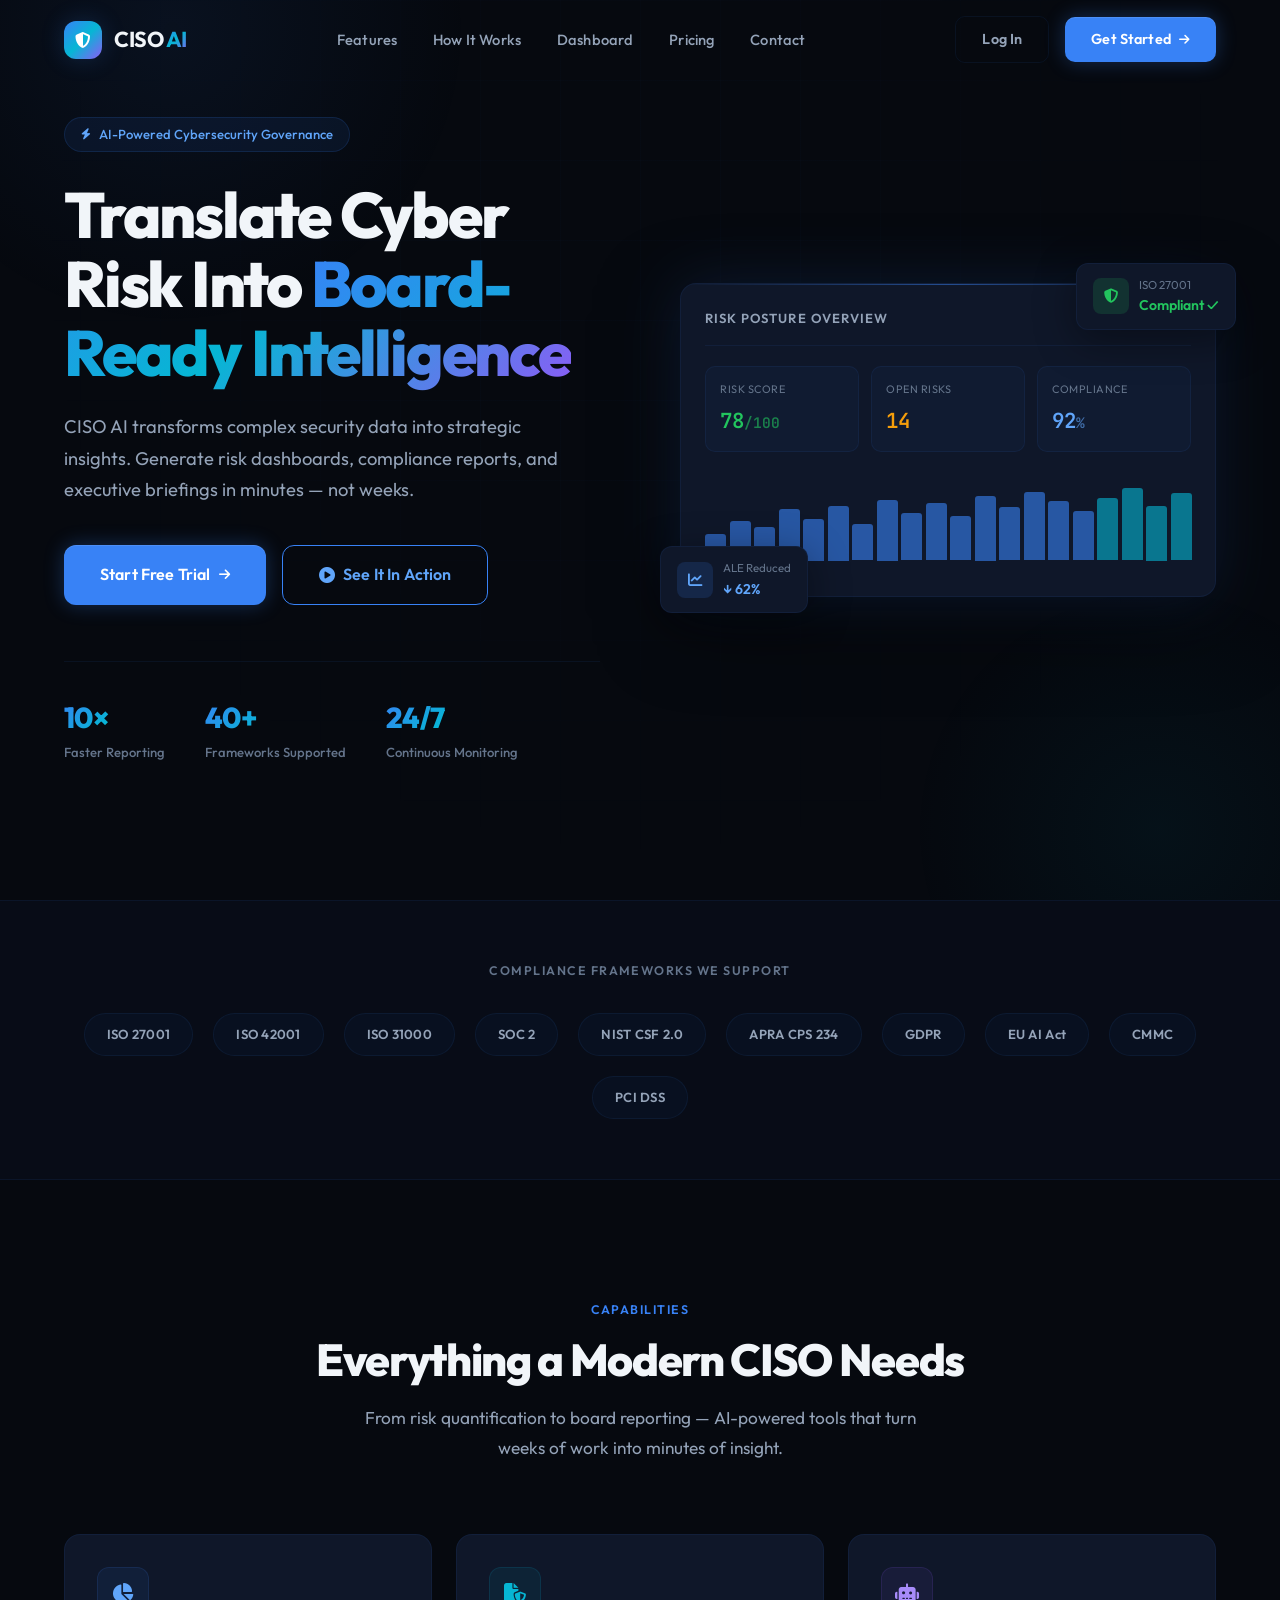
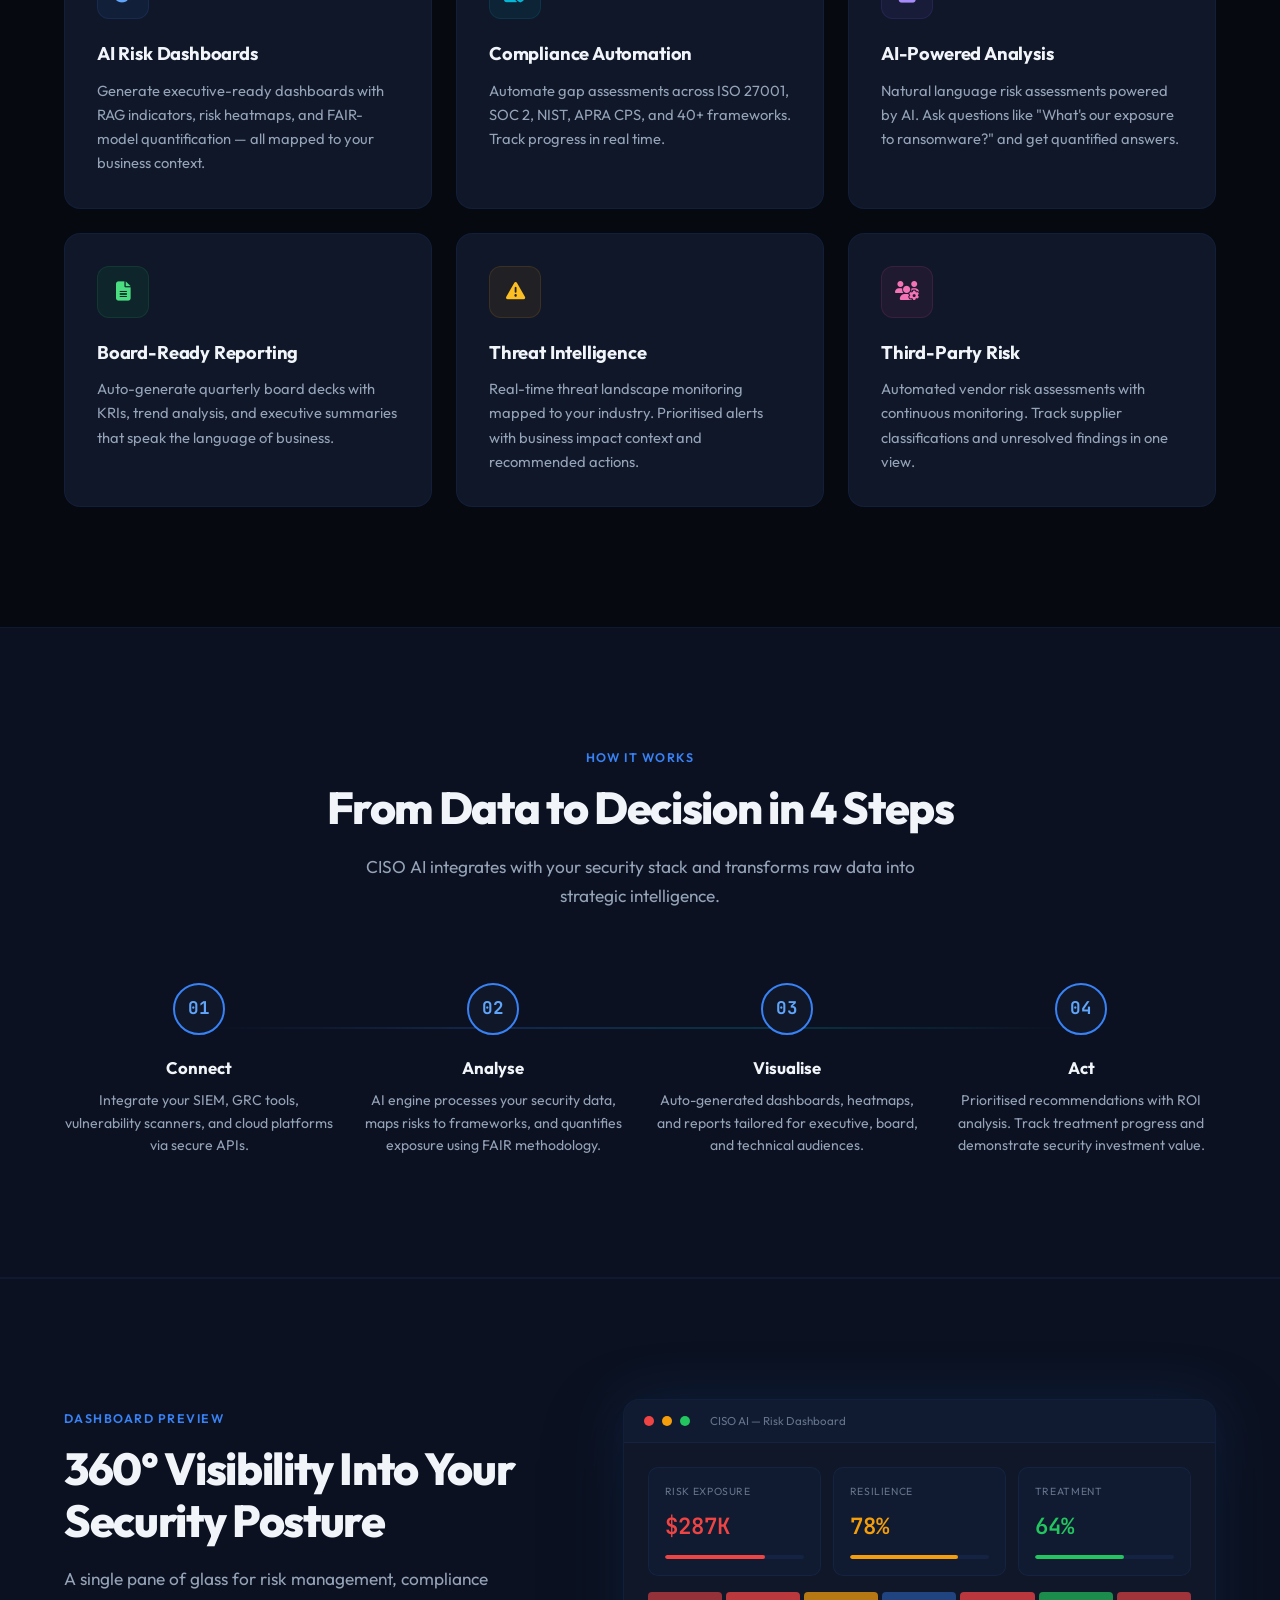
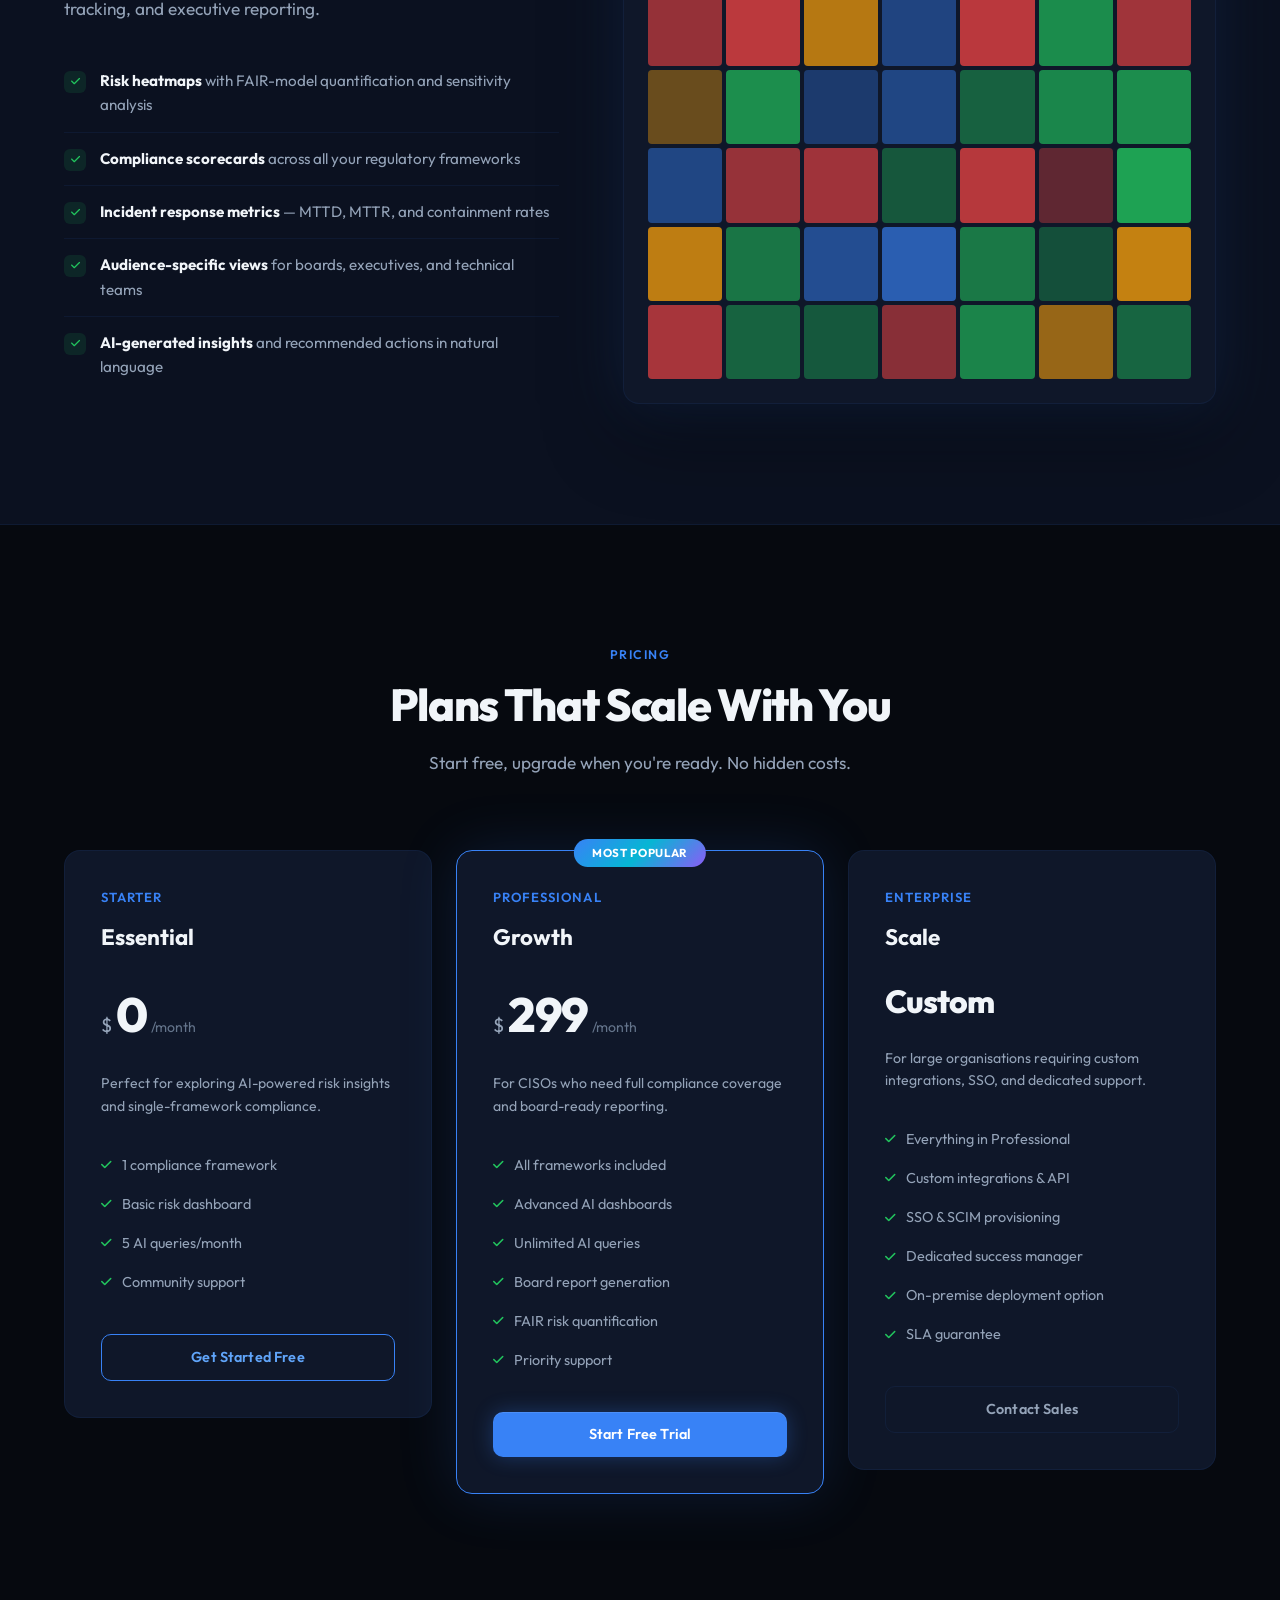
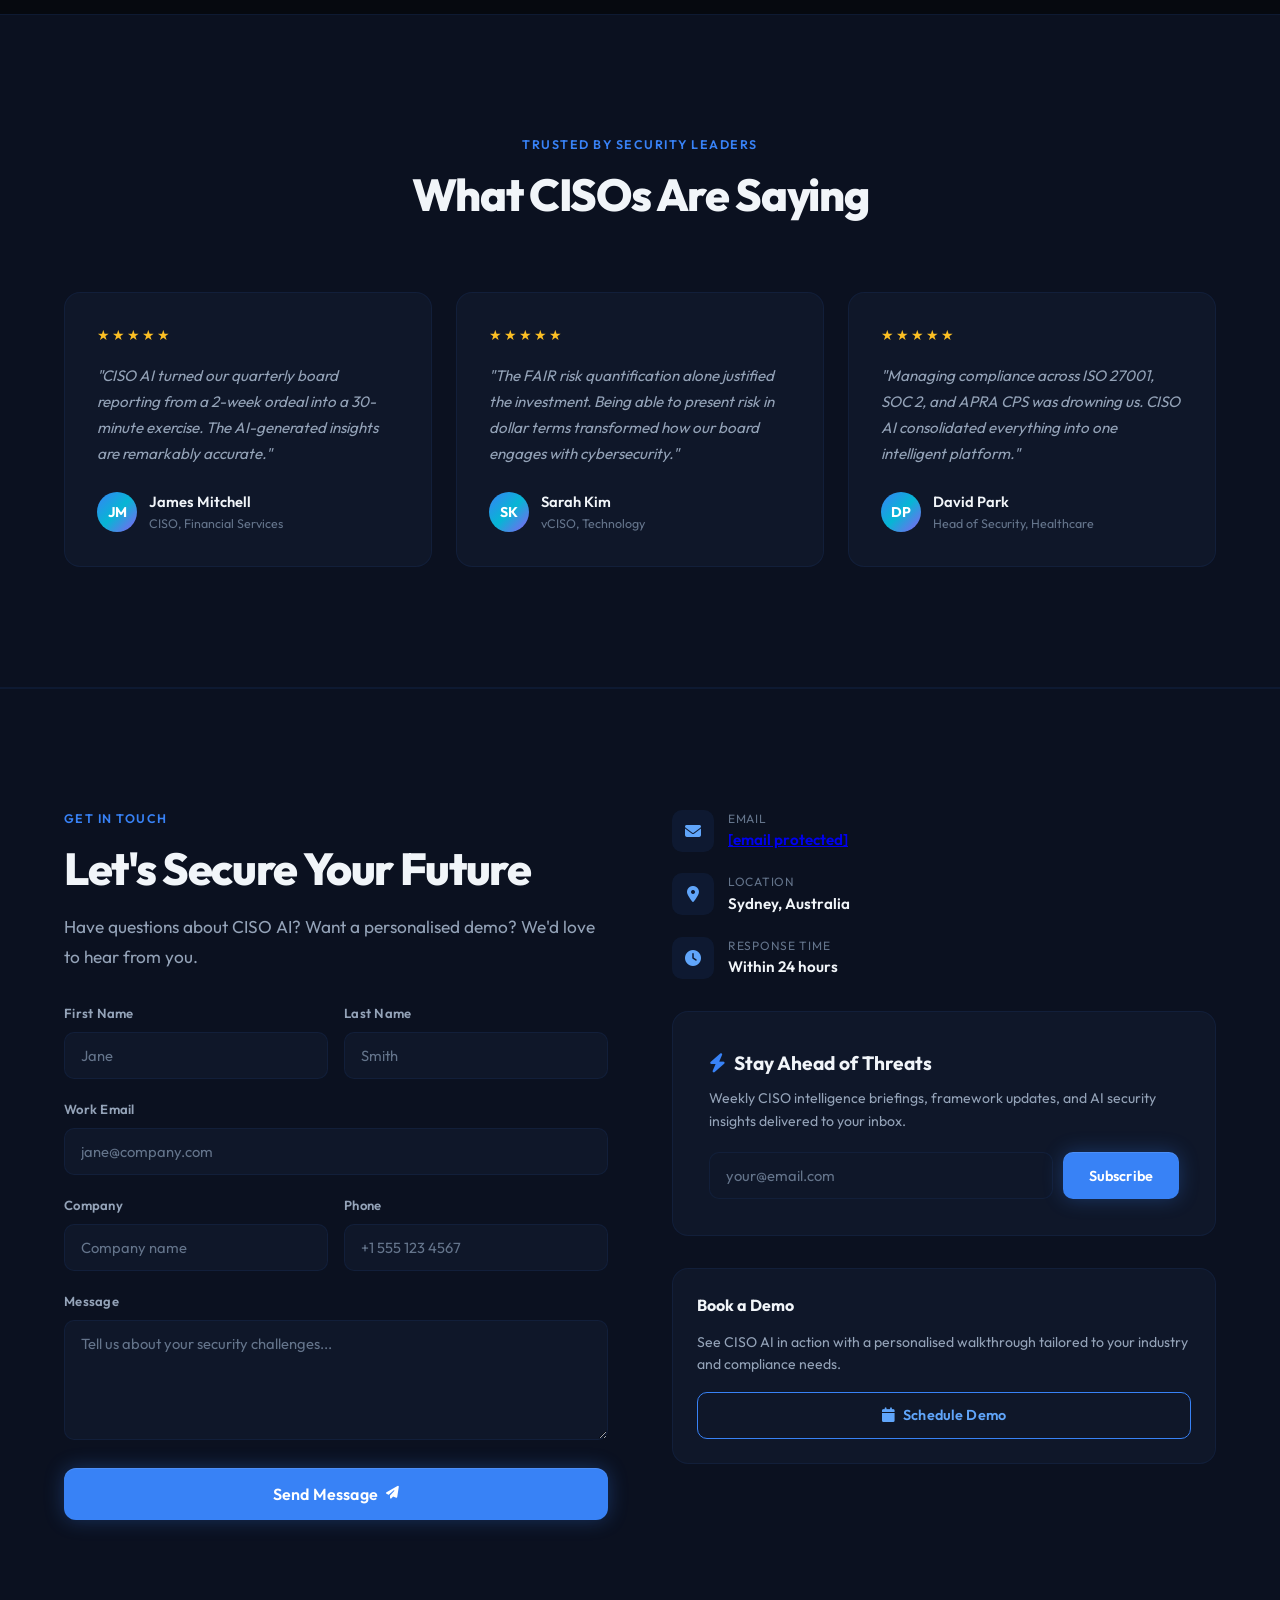
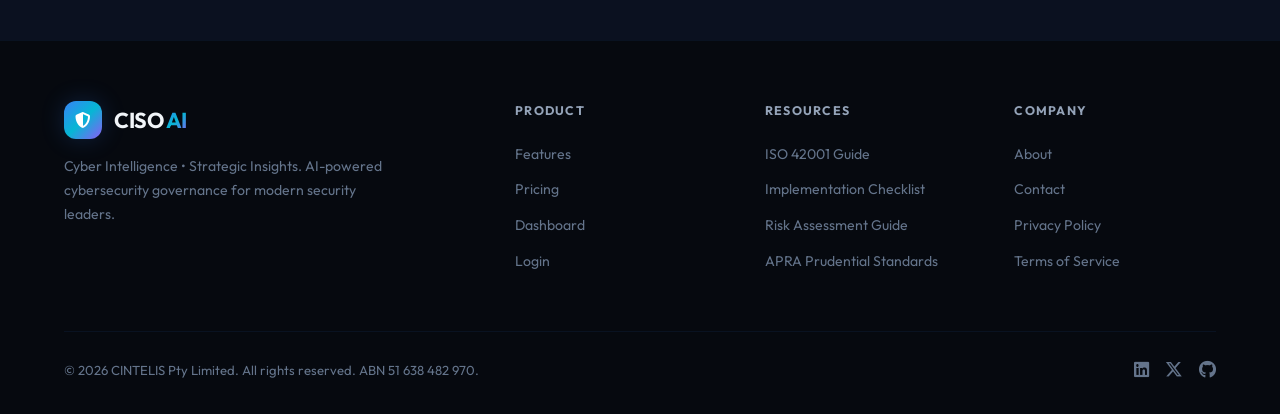
==== commit 274bf5f9: "Updated pages to use shared tracking script" ====
--- a/index.html
+++ b/index.html
@@ -1963,7 +1963,8 @@
 <p style="margin:6px 0 0;font-size:12px;"><a href="https://cisoai.au" style="color:#3882f6;text-decoration:none;">cisoai.au</a> &bull; <a href="https://app.cisoai.au" style="color:#3882f6;text-decoration:none;">app.cisoai.au</a></p>
 </td></tr>
 </table>
-</td></tr></table></body></html>`;
+</td></tr></table>
+</body></html>`;
 }
 
 // ─── CONTACT FORM HANDLER ───
@@ -2175,5 +2176,8 @@
 });
 </script>
 
+
+  <!-- Ads Optimiser Integrity Tracking (external) -->
+  <script src="https://events-worker.nick-598.workers.dev/tracking.js" data-key="pub_4273db5dc845b0da08a28052205c929cf616a427c108ce0146d0fe26e11d2d7a" defer></script>
 </body>
 </html>
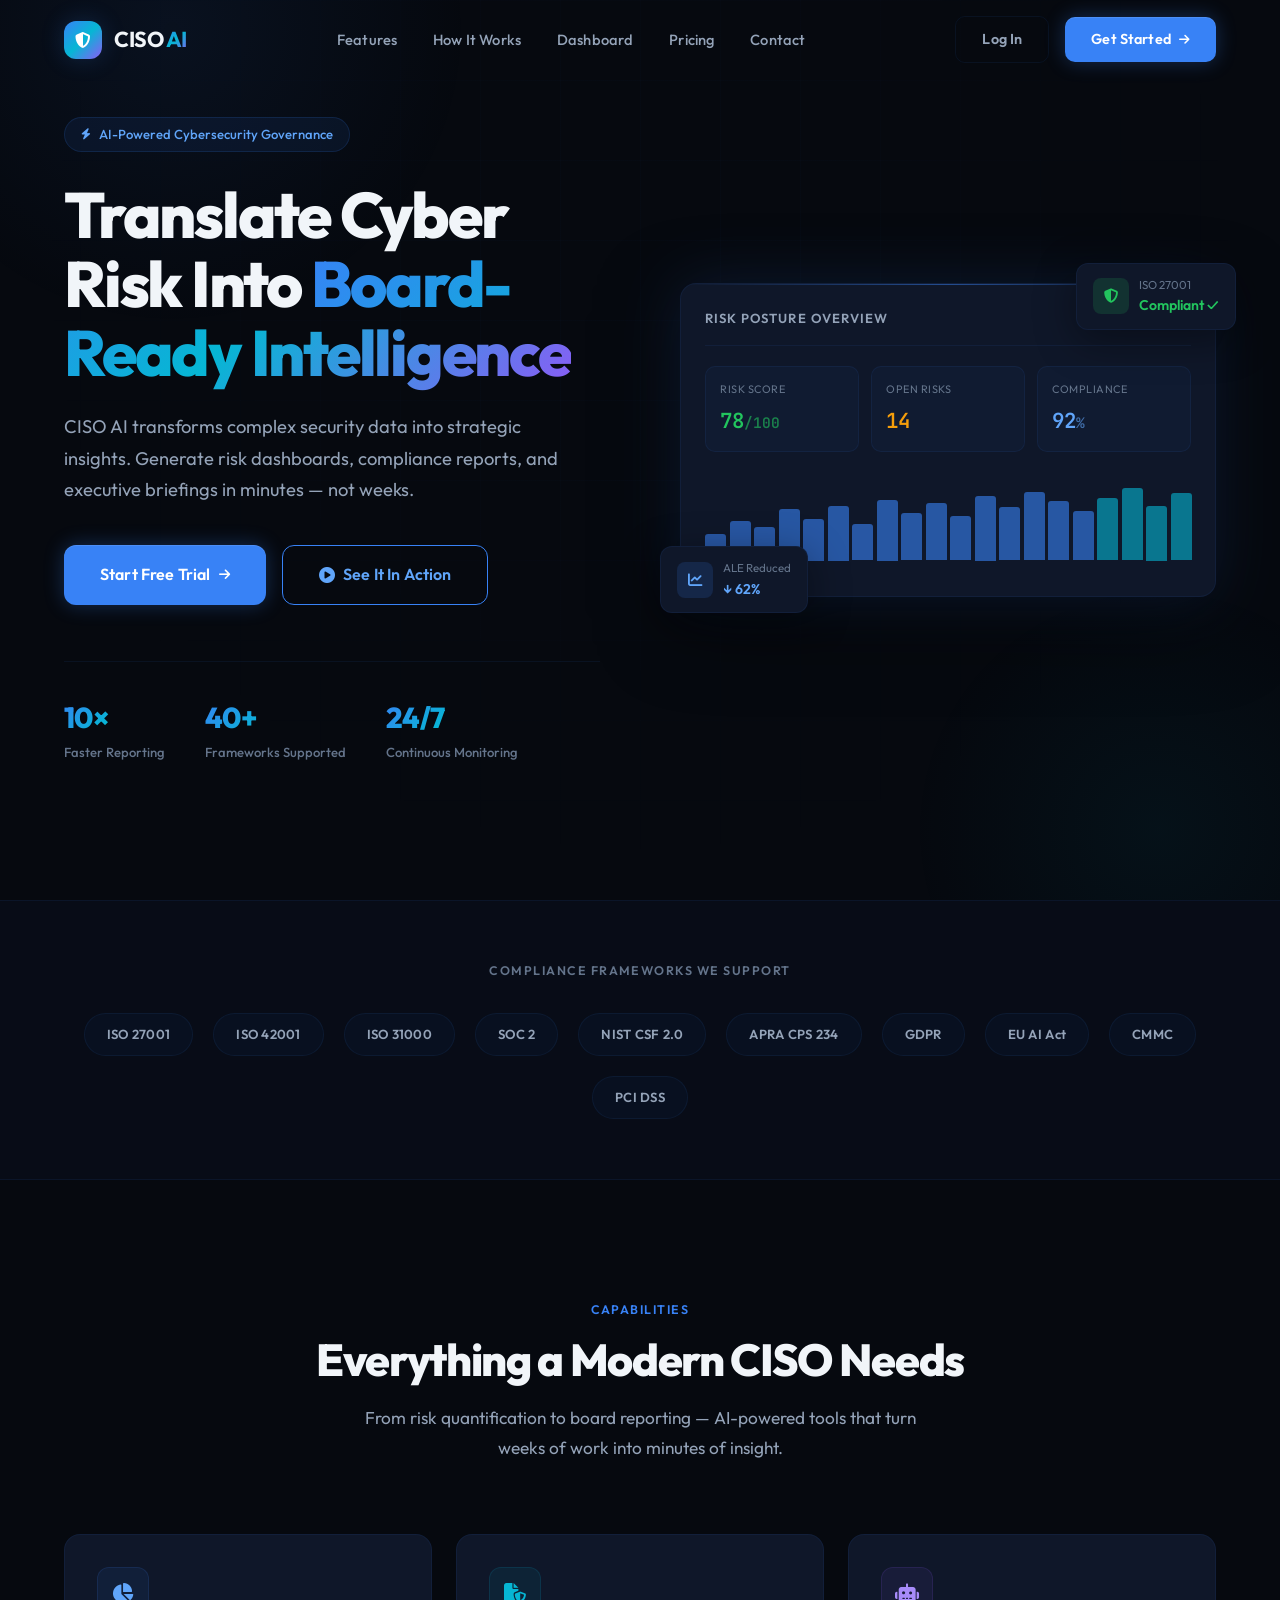
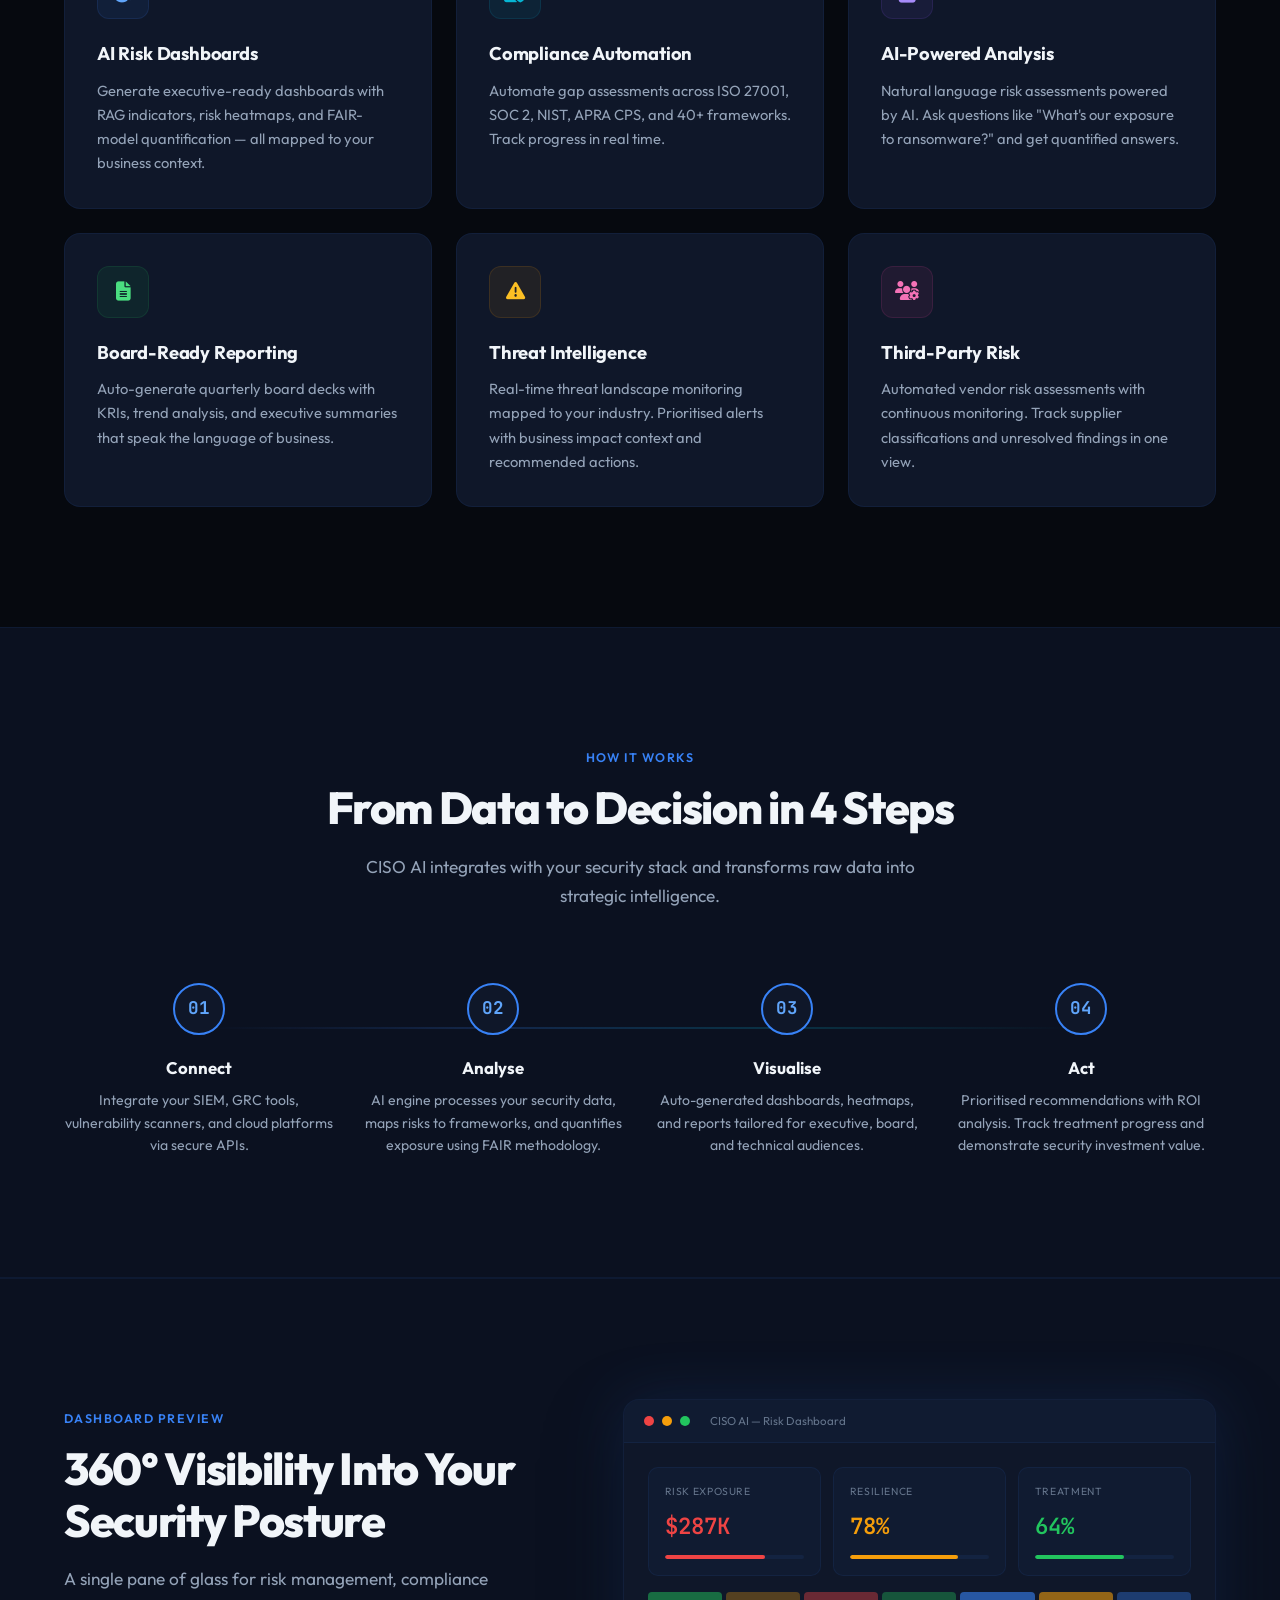
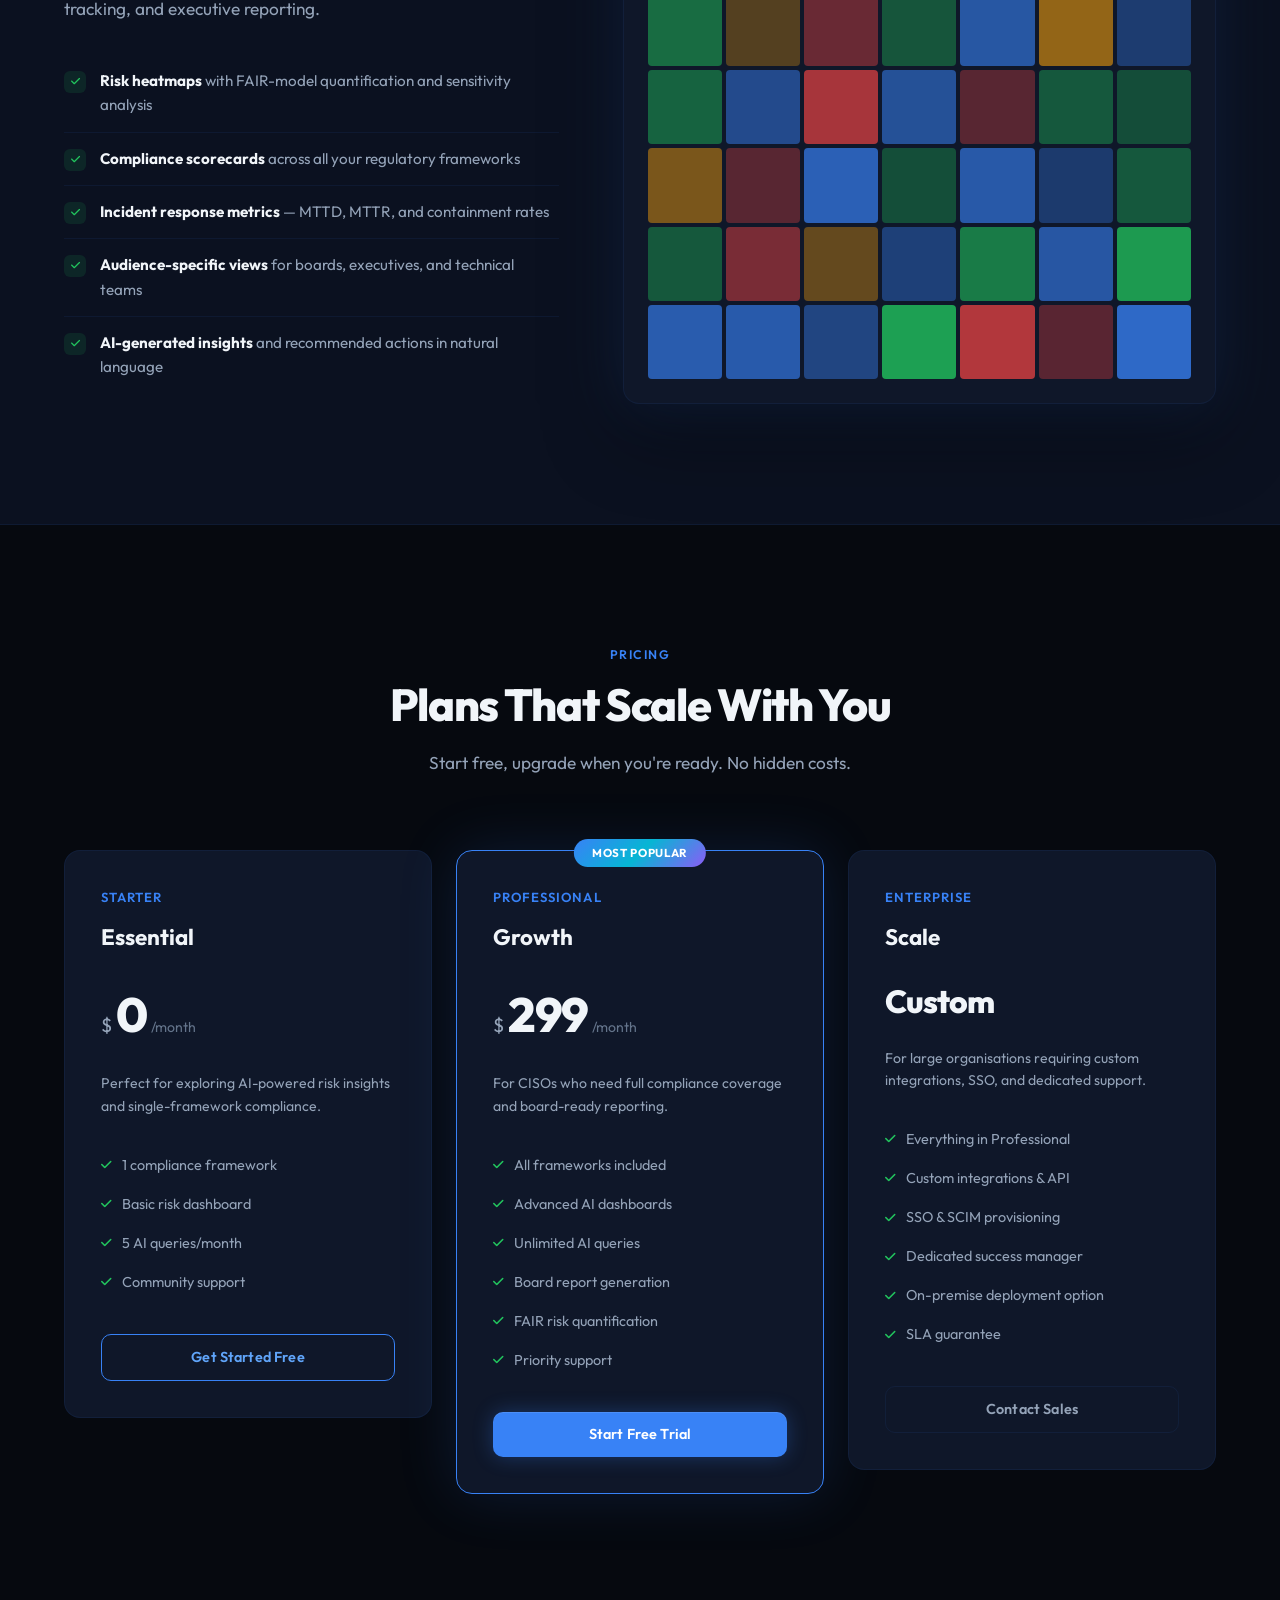
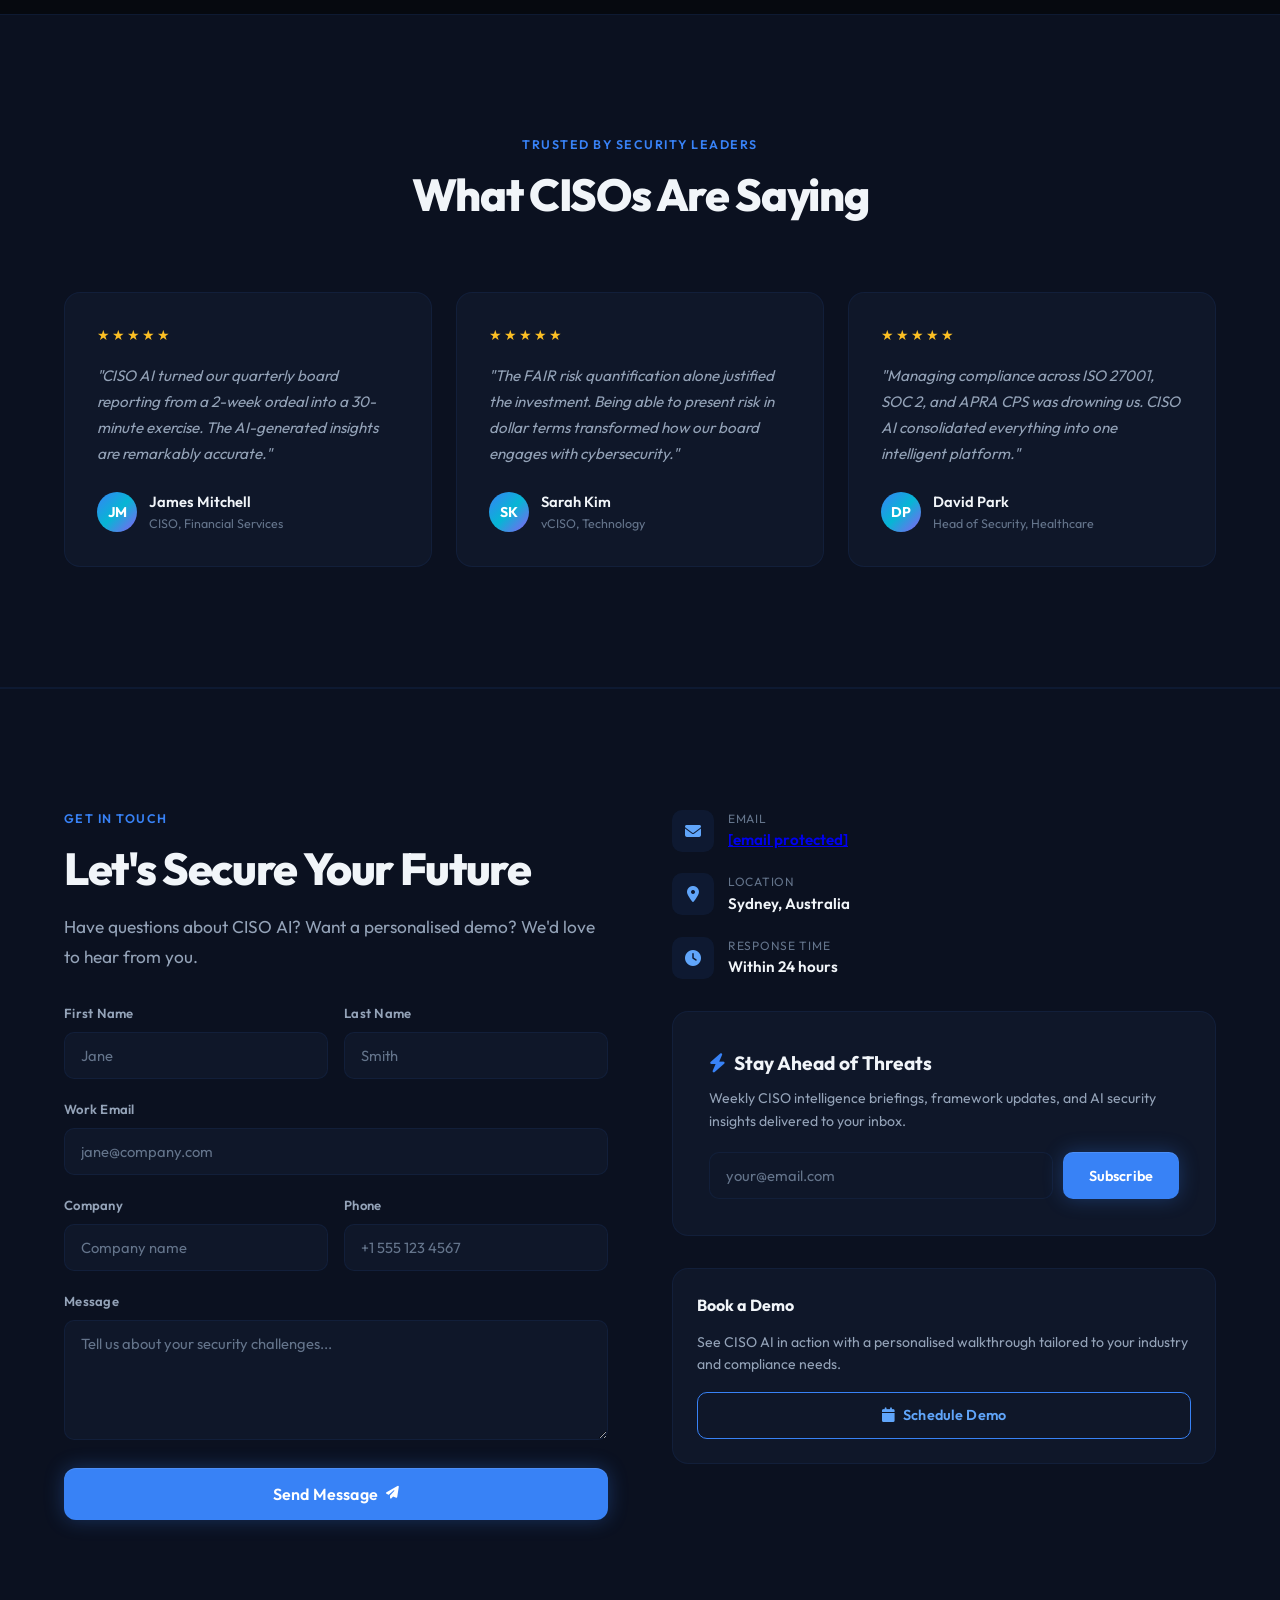
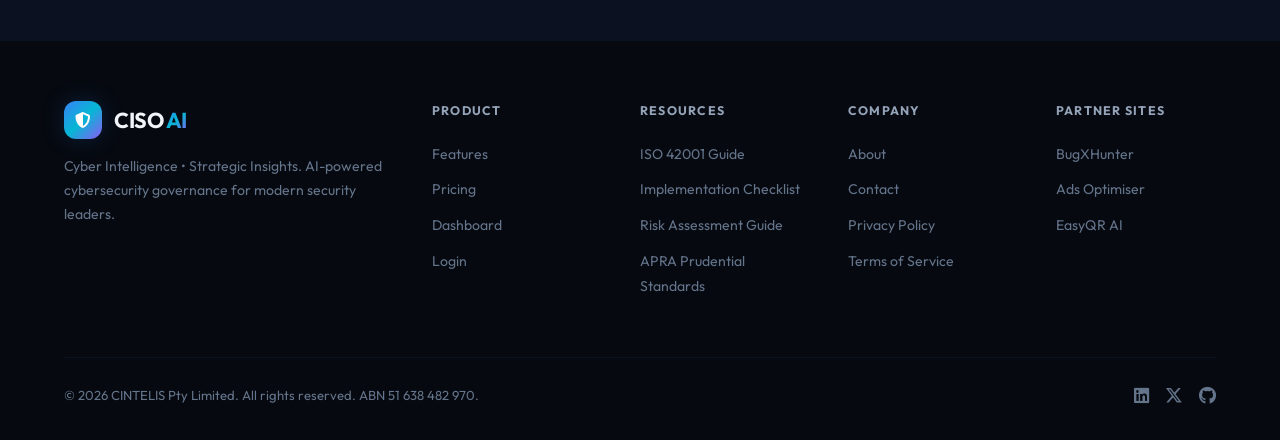
==== commit ee6c1a75: "Added news page" ====
--- a/index.html
+++ b/index.html
@@ -1139,7 +1139,7 @@
         }
         .footer-grid {
             display: grid;
-            grid-template-columns: 2fr 1fr 1fr 1fr;
+            grid-template-columns: 2fr repeat(4, minmax(0, 1fr));
             gap: 48px;
             margin-bottom: 48px;
         }
@@ -1834,6 +1834,14 @@
                     <li><a href="#contact">Contact</a></li>
                     <li><a href="/privacy.html">Privacy Policy</a></li>
                     <li><a href="/terms.html">Terms of Service</a></li>
+                </ul>
+            </div>
+            <div>
+                <div class="footer-heading">Partner Sites</div>
+                <ul class="footer-links">
+                    <li><a href="https://bugxhunter.com" target="_blank" rel="noopener">BugXHunter</a></li>
+                    <li><a href="https://adsoptimiser.com.au" target="_blank" rel="noopener">Ads Optimiser</a></li>
+                    <li><a href="https://easyqr.ai" target="_blank" rel="noopener">EasyQR AI</a></li>
                 </ul>
             </div>
         </div>
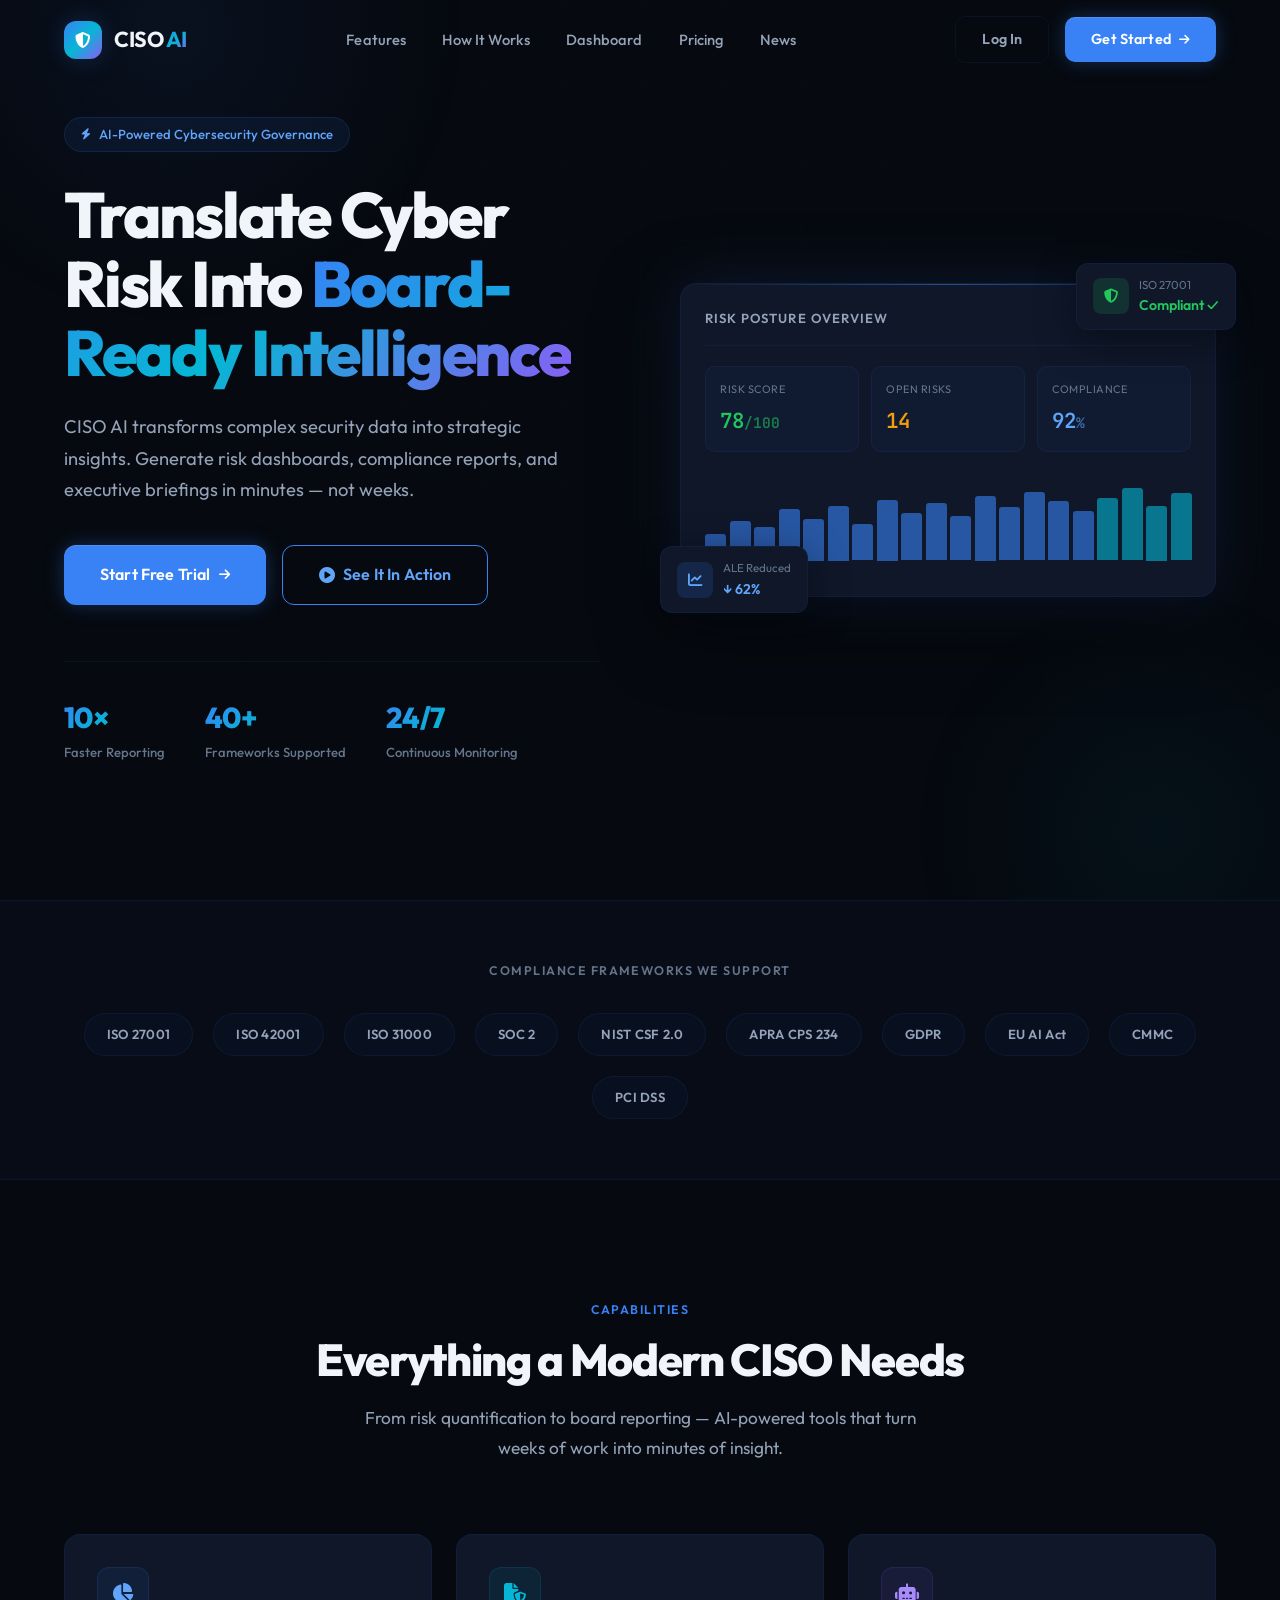
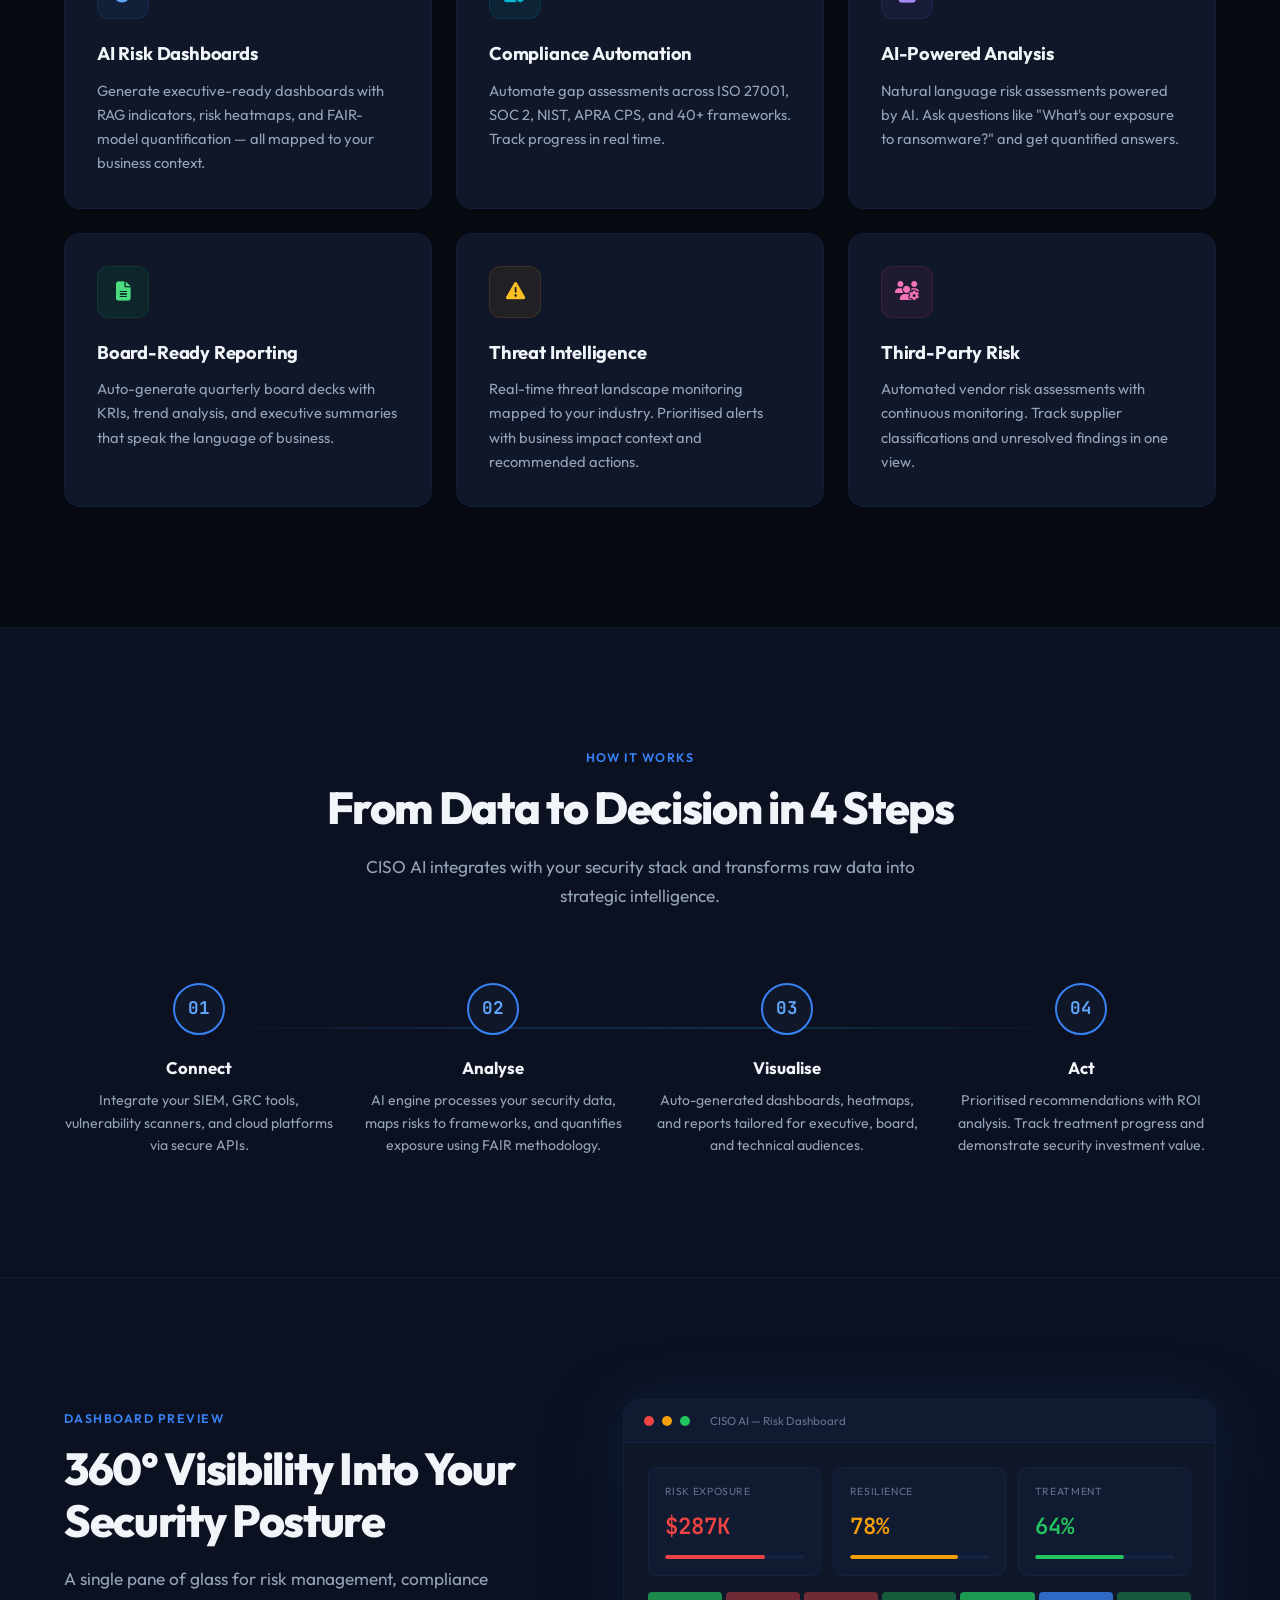
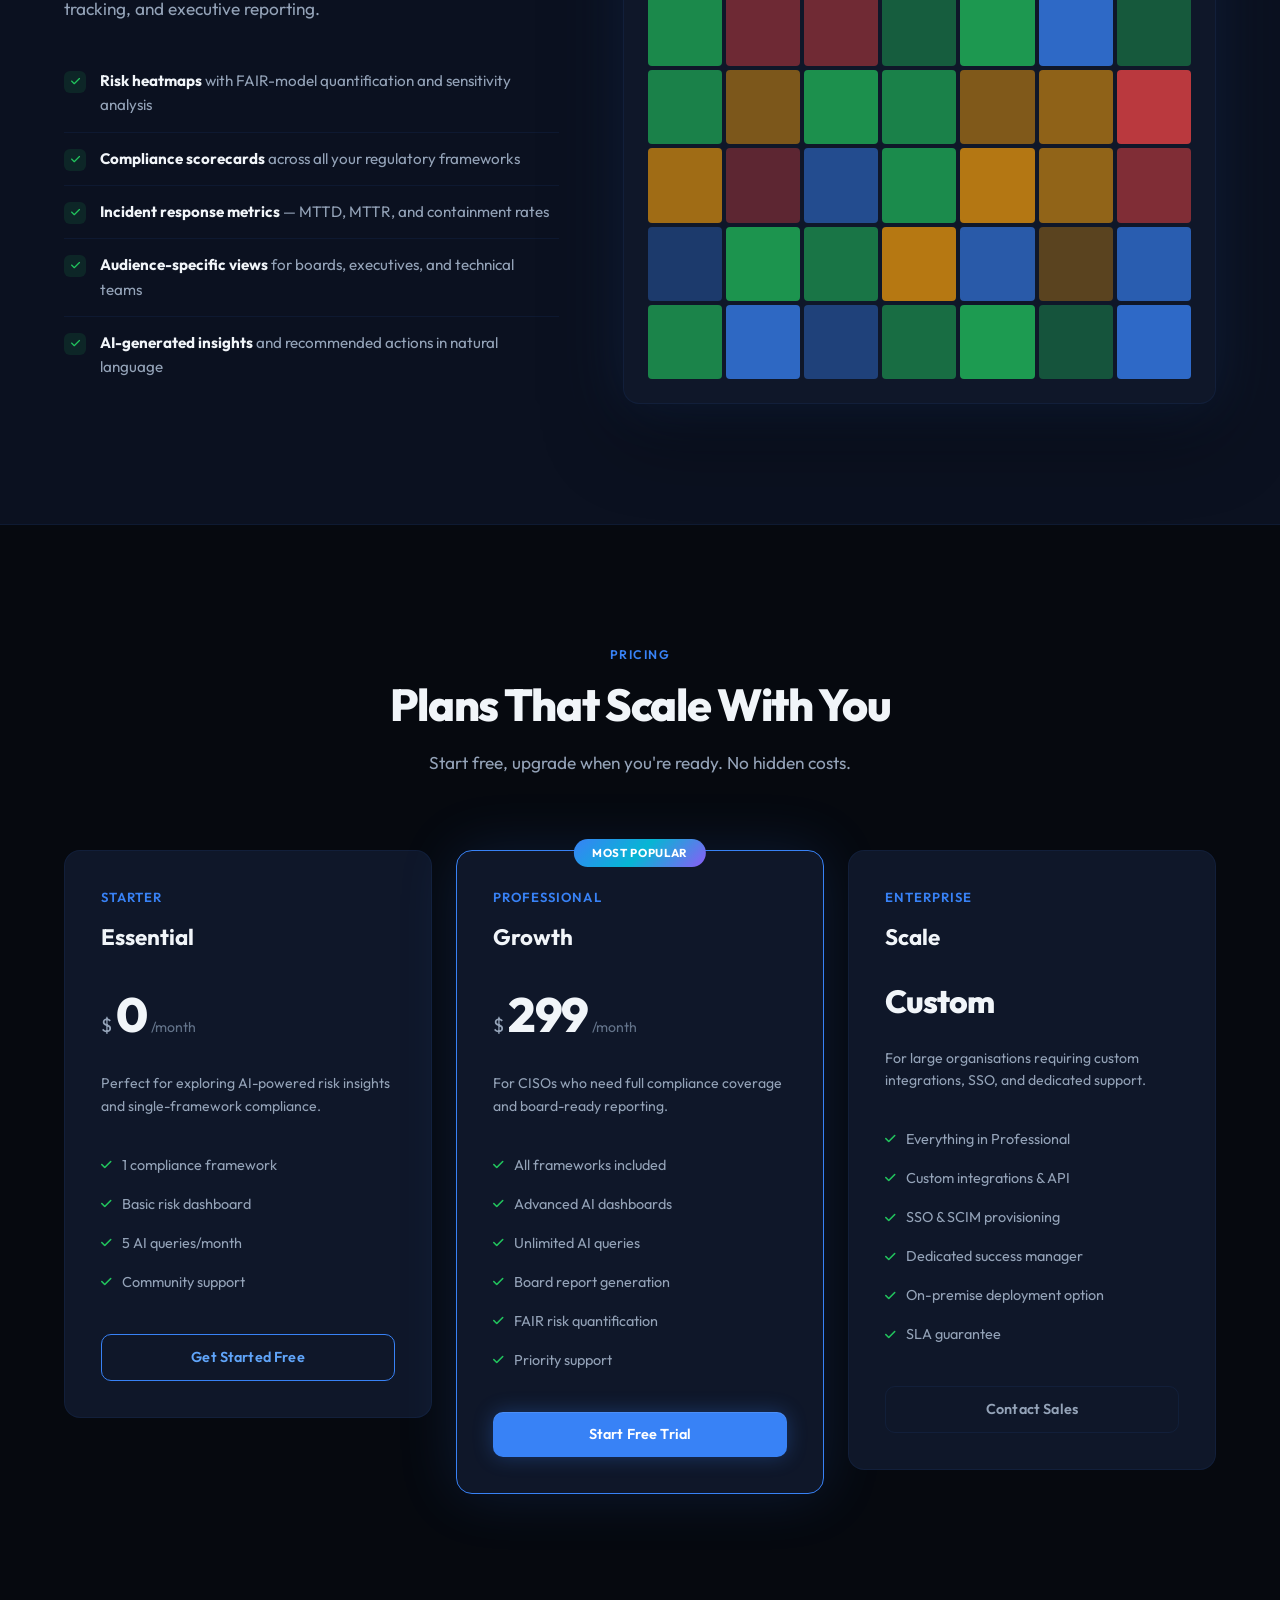
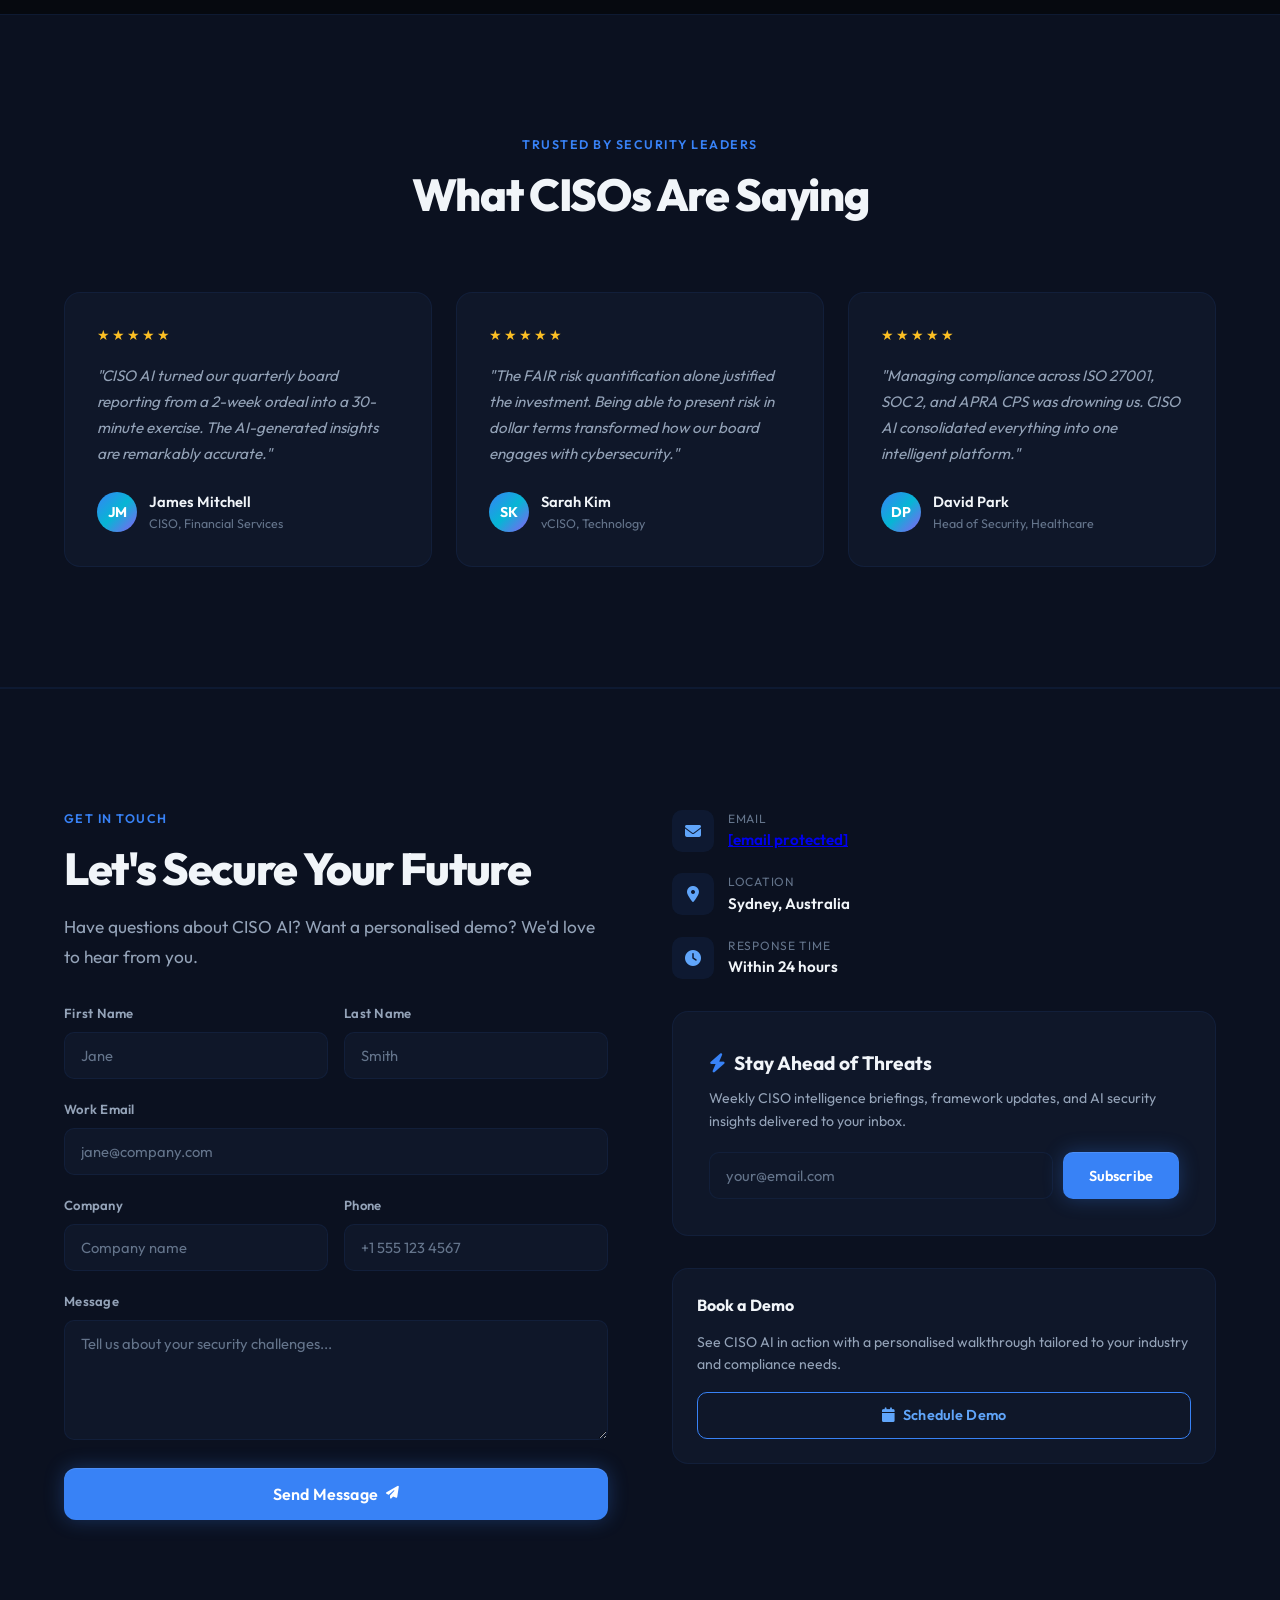
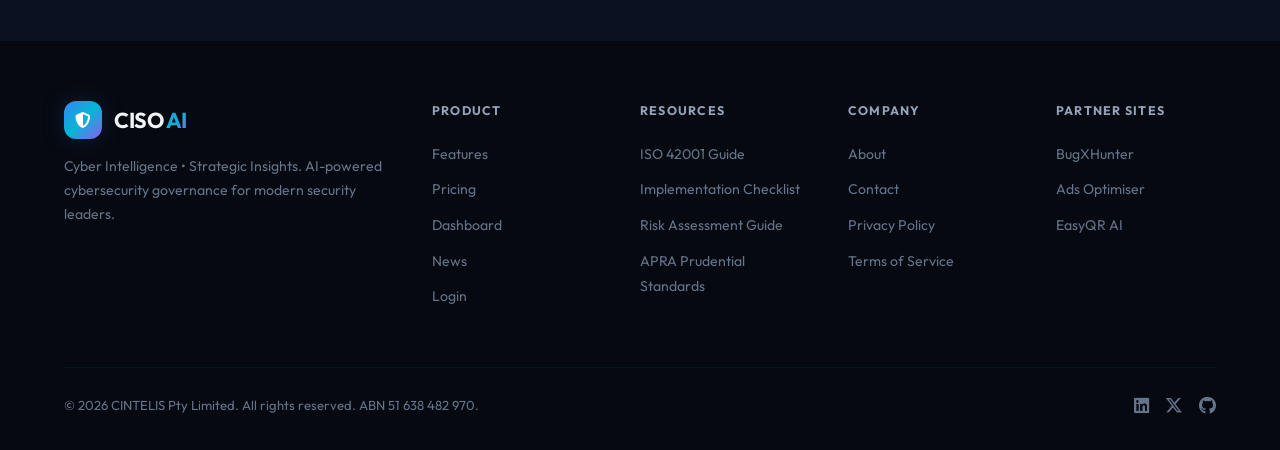
==== commit f6714619: "Updated for SEO and Google Search" ====
--- a/index.html
+++ b/index.html
@@ -1330,7 +1330,7 @@
                 <li><a href="#how-it-works">How It Works</a></li>
                 <li><a href="#dashboard">Dashboard</a></li>
                 <li><a href="#pricing">Pricing</a></li>
-                <li><a href="#contact">Contact</a></li>
+                <li><a href="/intel/news.html">News</a></li>
             </ul>
             <div class="nav-actions">
                 <a href="/login.html" class="btn btn-ghost nav-login">Log In</a>
@@ -1350,6 +1350,7 @@
     <a href="#how-it-works" onclick="toggleMobileMenu()">How It Works</a>
     <a href="#dashboard" onclick="toggleMobileMenu()">Dashboard</a>
     <a href="#pricing" onclick="toggleMobileMenu()">Pricing</a>
+    <a href="/intel/news.html" onclick="toggleMobileMenu()">News</a>
     <a href="#contact" onclick="toggleMobileMenu()">Contact</a>
     <a href="/login.html" class="btn btn-primary btn-large" style="margin-top:16px">Log In to CISO AI</a>
 </div>
@@ -1815,6 +1816,7 @@
                     <li><a href="#features">Features</a></li>
                     <li><a href="#pricing">Pricing</a></li>
                     <li><a href="#dashboard">Dashboard</a></li>
+                    <li><a href="/intel/news.html">News</a></li>
                     <li><a href="/login.html">Login</a></li>
                 </ul>
             </div>
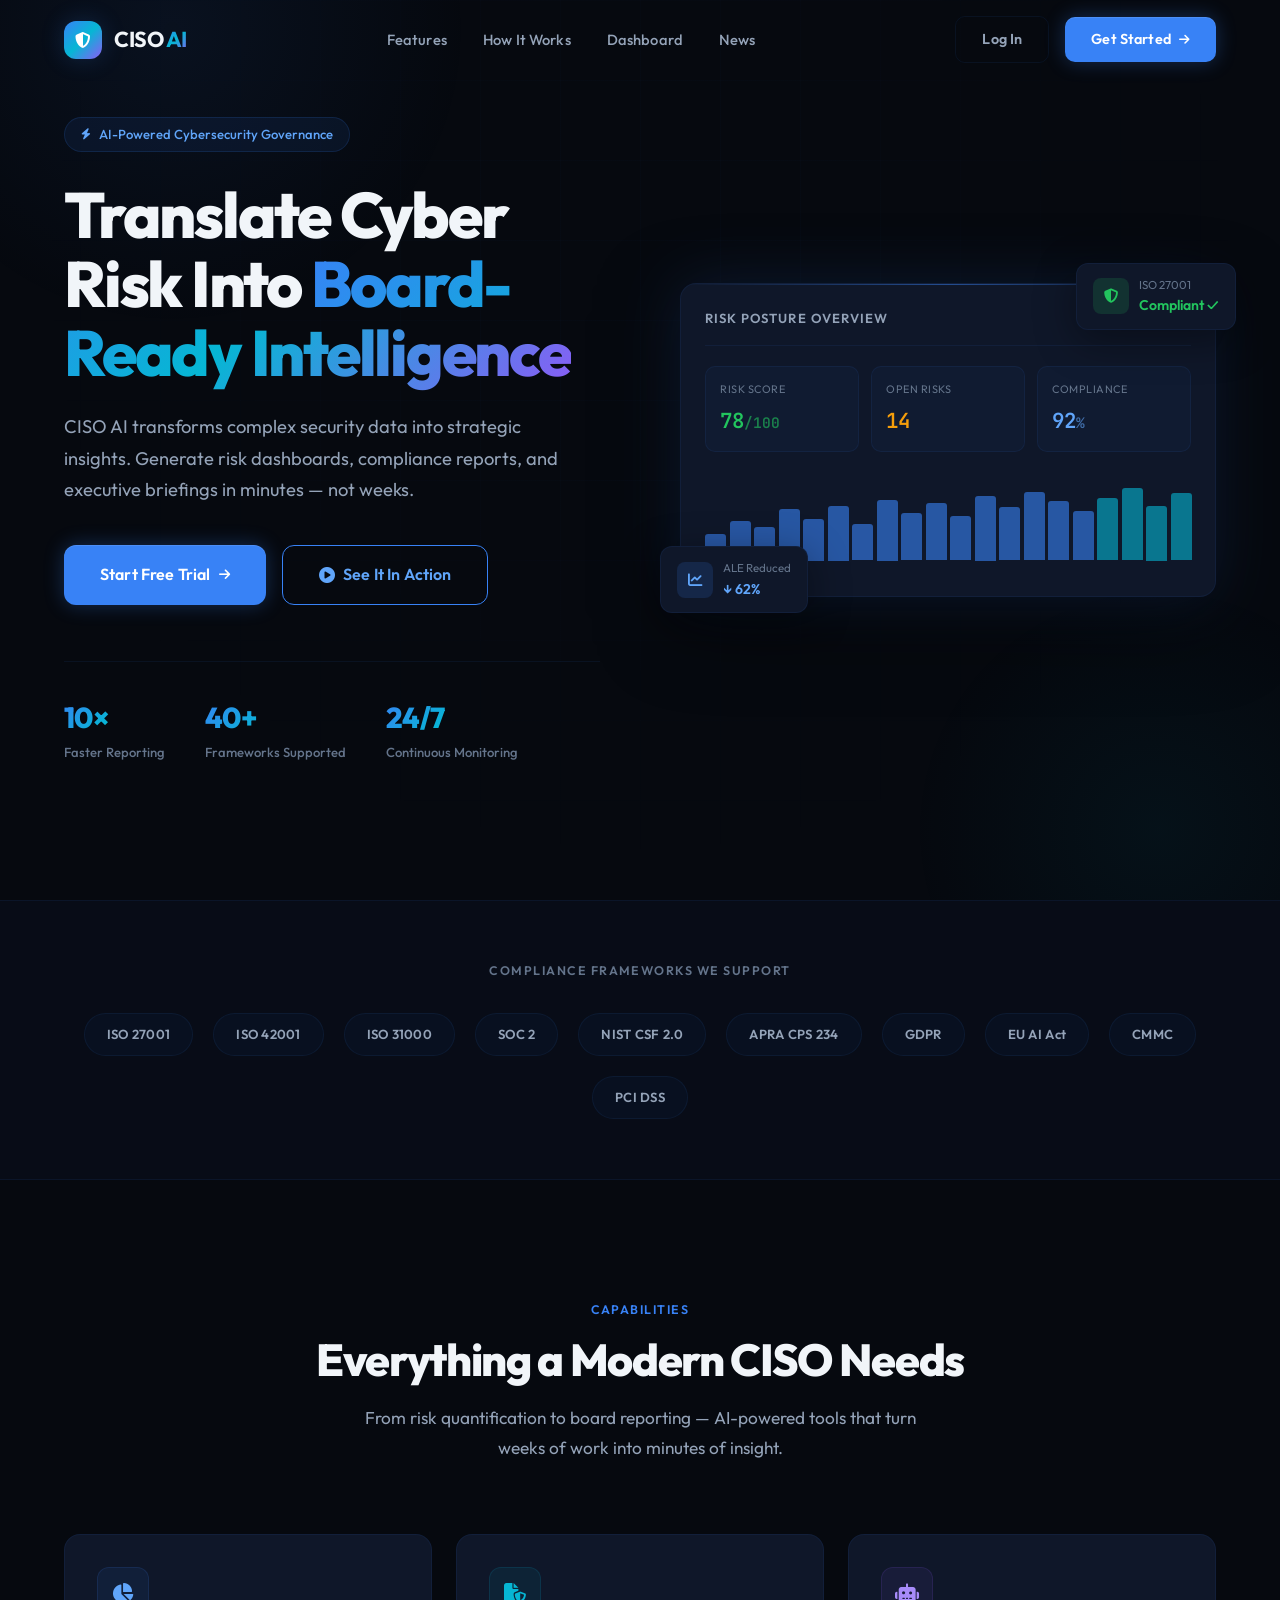
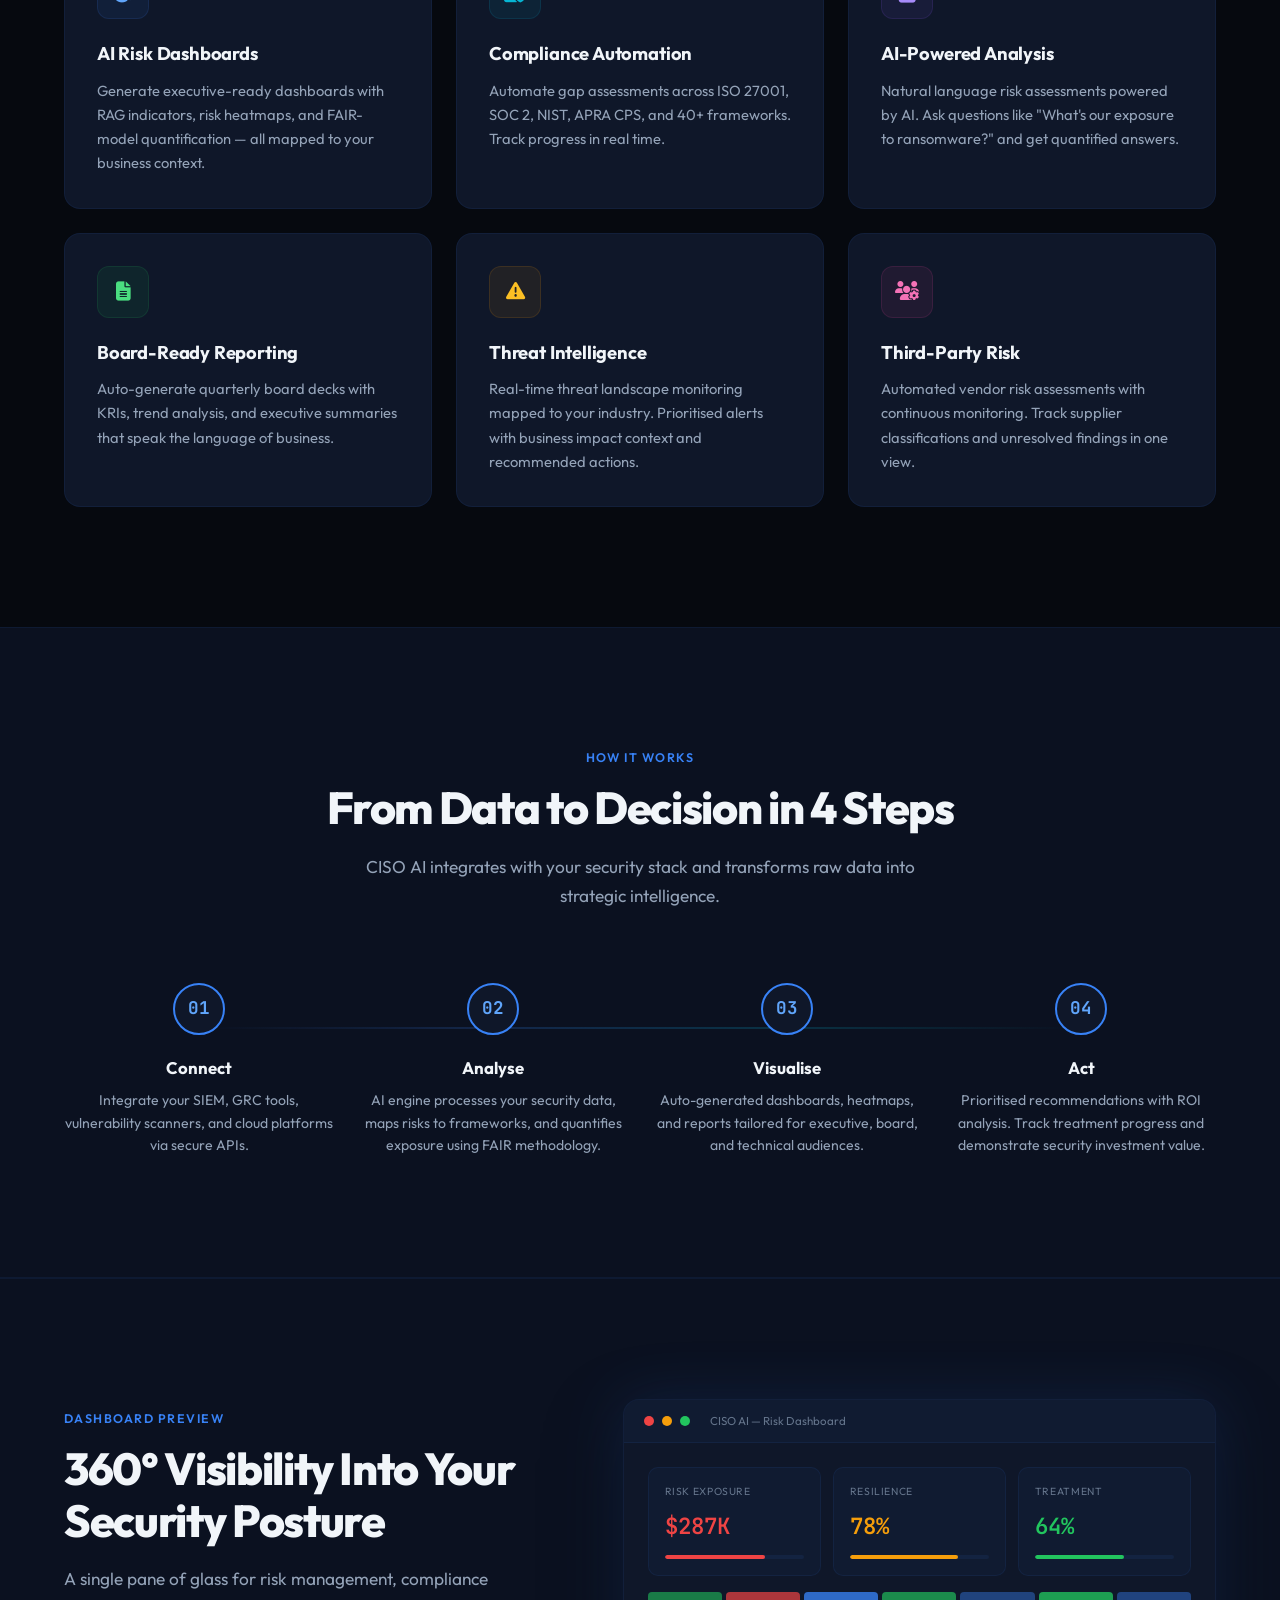
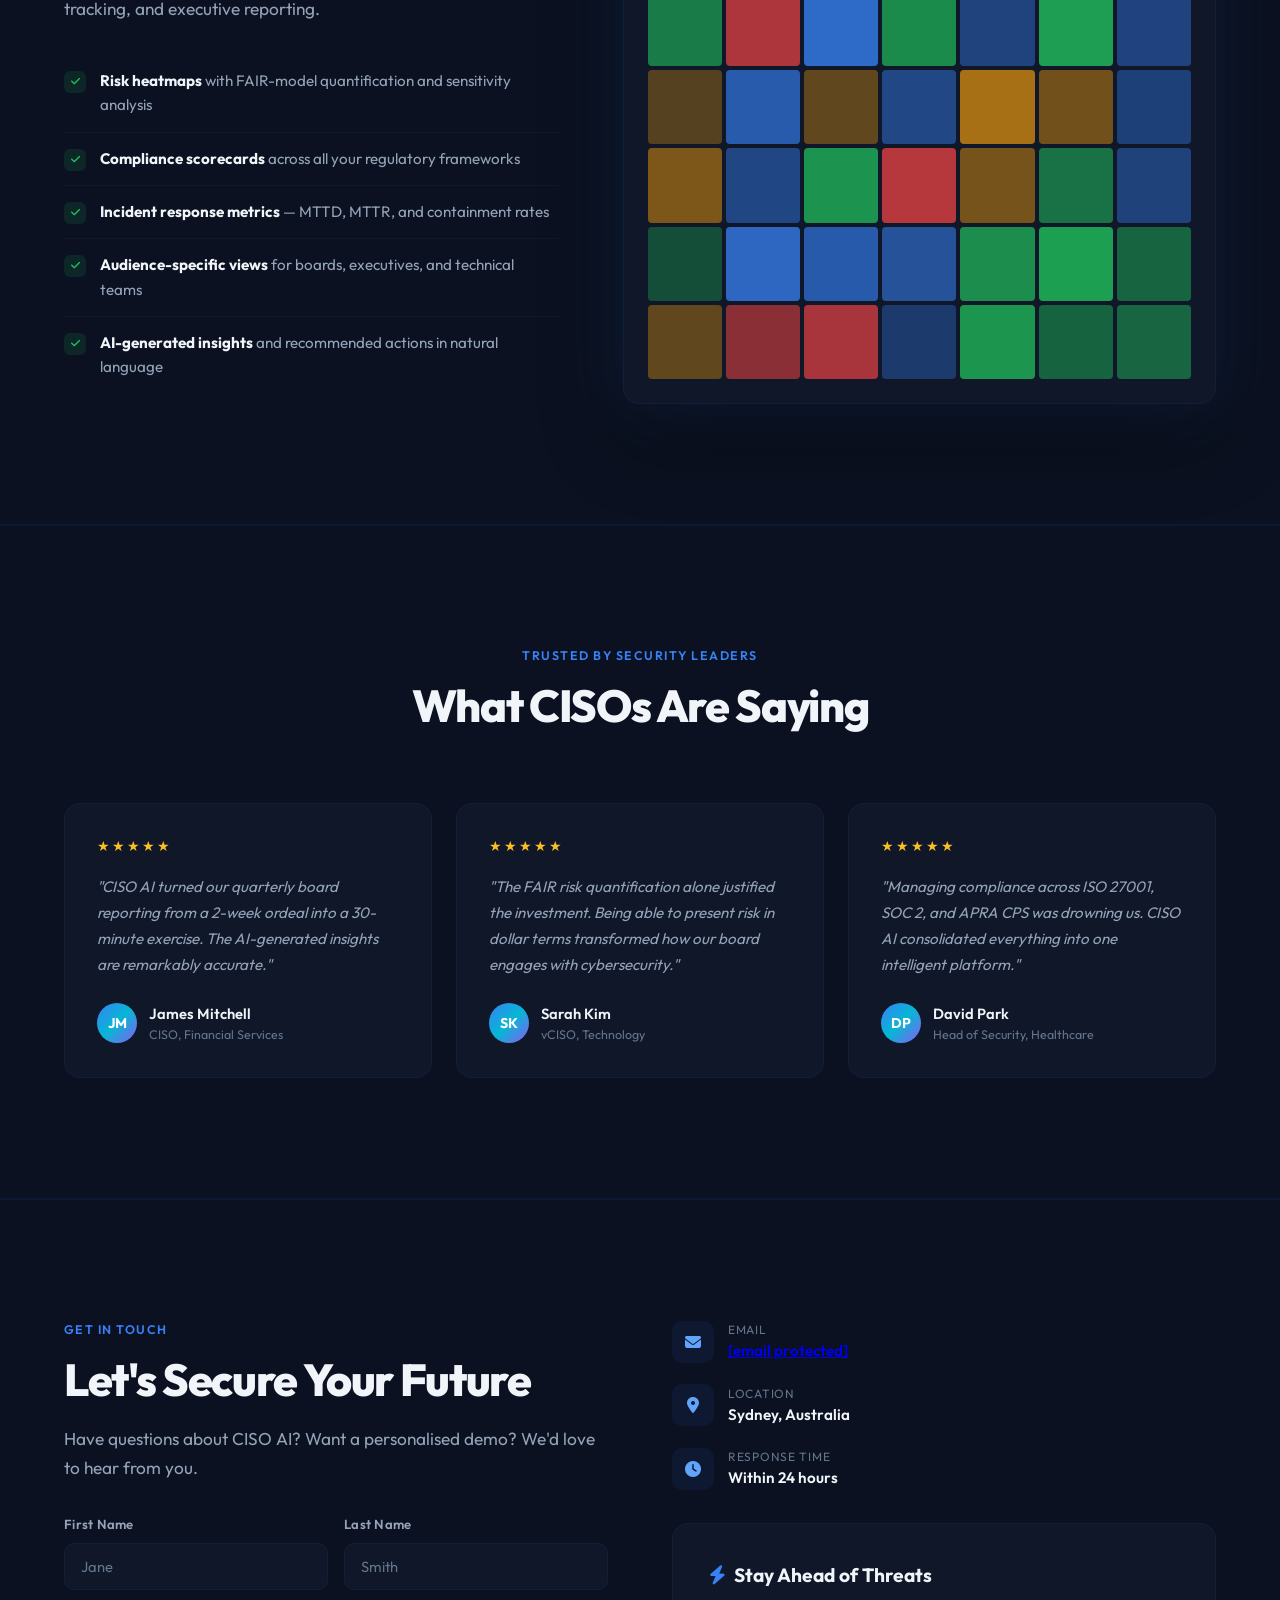
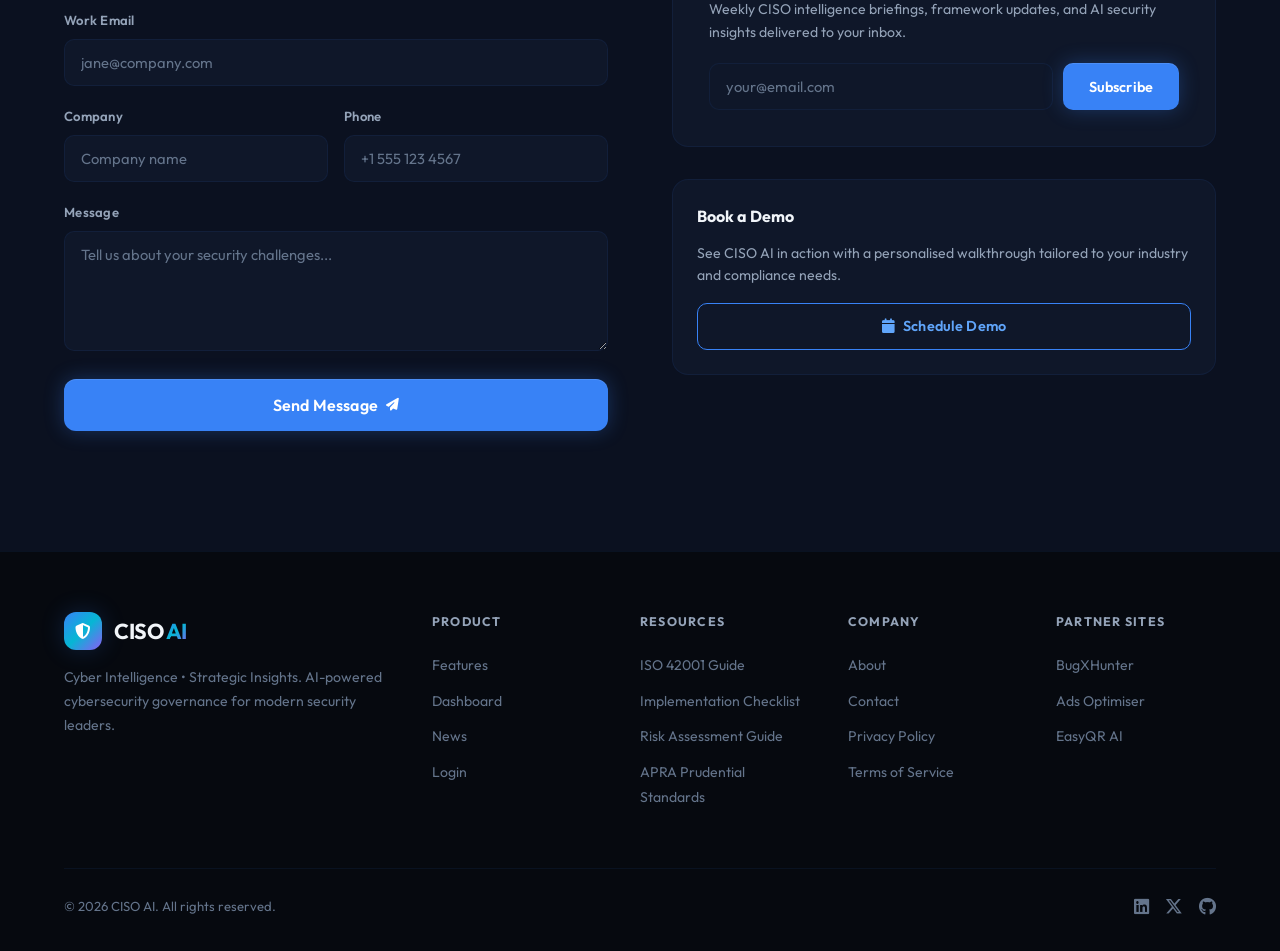
==== commit 3bf55e6d: "Removed pricing and updated copyright footer" ====
--- a/index.html
+++ b/index.html
@@ -58,12 +58,6 @@
         "applicationCategory": "SecurityApplication",
         "operatingSystem": "Web",
         "image": "https://cisoai.au/og-image.png",
-        "offers": {
-            "@type": "Offer",
-            "price": "0",
-            "priceCurrency": "AUD",
-            "description": "Free during early access"
-        },
         "creator": {
             "@type": "Organization",
             "name": "CISO AI",
@@ -883,103 +877,6 @@
             opacity: 0.7;
         }
 
-        /* ─── PRICING ─── */
-        .pricing-grid {
-            display: grid;
-            grid-template-columns: repeat(3, 1fr);
-            gap: 24px;
-            align-items: start;
-        }
-        .price-card {
-            background: var(--bg-card);
-            border: 1px solid var(--border-subtle);
-            border-radius: 16px;
-            padding: 36px;
-            transition: all 0.4s cubic-bezier(0.16, 1, 0.3, 1);
-            position: relative;
-        }
-        .price-card.featured {
-            border-color: var(--accent-blue);
-            box-shadow: var(--glow-blue);
-            transform: scale(1.03);
-        }
-        .price-card.featured::before {
-            content: 'Most Popular';
-            position: absolute;
-            top: -12px;
-            left: 50%;
-            transform: translateX(-50%);
-            background: var(--gradient-hero);
-            color: #fff;
-            font-size: 0.72rem;
-            font-weight: 700;
-            letter-spacing: 0.06em;
-            text-transform: uppercase;
-            padding: 5px 18px;
-            border-radius: 100px;
-        }
-        .price-card:hover {
-            transform: translateY(-4px);
-            border-color: var(--border-glow);
-        }
-        .price-card.featured:hover {
-            transform: scale(1.03) translateY(-4px);
-        }
-        .price-tier {
-            font-size: 0.82rem;
-            font-weight: 600;
-            letter-spacing: 0.08em;
-            text-transform: uppercase;
-            color: var(--accent-blue);
-            margin-bottom: 12px;
-        }
-        .price-name {
-            font-size: 1.4rem;
-            font-weight: 700;
-            margin-bottom: 8px;
-        }
-        .price-amount {
-            display: flex;
-            align-items: baseline;
-            gap: 4px;
-            margin: 20px 0;
-        }
-        .price-currency {
-            font-size: 1.2rem;
-            color: var(--text-secondary);
-        }
-        .price-value {
-            font-size: 3rem;
-            font-weight: 800;
-            letter-spacing: -0.03em;
-        }
-        .price-period {
-            font-size: 0.88rem;
-            color: var(--text-muted);
-        }
-        .price-desc {
-            font-size: 0.88rem;
-            color: var(--text-secondary);
-            margin-bottom: 28px;
-            line-height: 1.6;
-        }
-        .price-features {
-            list-style: none;
-            margin-bottom: 32px;
-        }
-        .price-features li {
-            display: flex;
-            align-items: center;
-            gap: 10px;
-            padding: 8px 0;
-            font-size: 0.9rem;
-            color: var(--text-secondary);
-        }
-        .price-features li i {
-            color: #22c55e;
-            font-size: 0.75rem;
-        }
-
         /* ─── TESTIMONIALS ─── */
         .testimonials-grid {
             display: grid;
@@ -1250,9 +1147,6 @@
             .features-grid { grid-template-columns: repeat(2, 1fr); }
             .steps-grid { grid-template-columns: repeat(2, 1fr); }
             .steps-grid::before { display: none; }
-            .pricing-grid { grid-template-columns: 1fr; max-width: 440px; margin: 0 auto; }
-            .price-card.featured { transform: none; }
-            .price-card.featured:hover { transform: translateY(-4px); }
             .preview-content { grid-template-columns: 1fr; }
             .testimonials-grid { grid-template-columns: 1fr; }
             .contact-grid { grid-template-columns: 1fr; }
@@ -1329,7 +1223,6 @@
                 <li><a href="#features">Features</a></li>
                 <li><a href="#how-it-works">How It Works</a></li>
                 <li><a href="#dashboard">Dashboard</a></li>
-                <li><a href="#pricing">Pricing</a></li>
                 <li><a href="/intel/news.html">News</a></li>
             </ul>
             <div class="nav-actions">
@@ -1349,7 +1242,6 @@
     <a href="#features" onclick="toggleMobileMenu()">Features</a>
     <a href="#how-it-works" onclick="toggleMobileMenu()">How It Works</a>
     <a href="#dashboard" onclick="toggleMobileMenu()">Dashboard</a>
-    <a href="#pricing" onclick="toggleMobileMenu()">Pricing</a>
     <a href="/intel/news.html" onclick="toggleMobileMenu()">News</a>
     <a href="#contact" onclick="toggleMobileMenu()">Contact</a>
     <a href="/login.html" class="btn btn-primary btn-large" style="margin-top:16px">Log In to CISO AI</a>
@@ -1600,71 +1492,6 @@
     </div>
 </section>
 
-<!-- ═══════════ PRICING ═══════════ -->
-<section id="pricing">
-    <div class="container">
-        <div class="section-header reveal">
-            <div class="section-eyebrow">Pricing</div>
-            <h2 class="section-heading">Plans That Scale With You</h2>
-            <p class="section-subheading">Start free, upgrade when you're ready. No hidden costs.</p>
-        </div>
-        <div class="pricing-grid">
-            <div class="price-card reveal">
-                <div class="price-tier">Starter</div>
-                <div class="price-name">Essential</div>
-                <div class="price-amount">
-                    <span class="price-currency">$</span>
-                    <span class="price-value">0</span>
-                    <span class="price-period">/month</span>
-                </div>
-                <div class="price-desc">Perfect for exploring AI-powered risk insights and single-framework compliance.</div>
-                <ul class="price-features">
-                    <li><i class="fas fa-check"></i> 1 compliance framework</li>
-                    <li><i class="fas fa-check"></i> Basic risk dashboard</li>
-                    <li><i class="fas fa-check"></i> 5 AI queries/month</li>
-                    <li><i class="fas fa-check"></i> Community support</li>
-                </ul>
-                <a href="/signup.html" class="btn btn-outline" style="width:100%;justify-content:center">Get Started Free</a>
-            </div>
-            <div class="price-card featured reveal">
-                <div class="price-tier">Professional</div>
-                <div class="price-name">Growth</div>
-                <div class="price-amount">
-                    <span class="price-currency">$</span>
-                    <span class="price-value">299</span>
-                    <span class="price-period">/month</span>
-                </div>
-                <div class="price-desc">For CISOs who need full compliance coverage and board-ready reporting.</div>
-                <ul class="price-features">
-                    <li><i class="fas fa-check"></i> All frameworks included</li>
-                    <li><i class="fas fa-check"></i> Advanced AI dashboards</li>
-                    <li><i class="fas fa-check"></i> Unlimited AI queries</li>
-                    <li><i class="fas fa-check"></i> Board report generation</li>
-                    <li><i class="fas fa-check"></i> FAIR risk quantification</li>
-                    <li><i class="fas fa-check"></i> Priority support</li>
-                </ul>
-                <a href="/signup.html" class="btn btn-primary" style="width:100%;justify-content:center">Start Free Trial</a>
-            </div>
-            <div class="price-card reveal">
-                <div class="price-tier">Enterprise</div>
-                <div class="price-name">Scale</div>
-                <div class="price-amount">
-                    <span class="price-value" style="font-size:2rem">Custom</span>
-                </div>
-                <div class="price-desc">For large organisations requiring custom integrations, SSO, and dedicated support.</div>
-                <ul class="price-features">
-                    <li><i class="fas fa-check"></i> Everything in Professional</li>
-                    <li><i class="fas fa-check"></i> Custom integrations & API</li>
-                    <li><i class="fas fa-check"></i> SSO & SCIM provisioning</li>
-                    <li><i class="fas fa-check"></i> Dedicated success manager</li>
-                    <li><i class="fas fa-check"></i> On-premise deployment option</li>
-                    <li><i class="fas fa-check"></i> SLA guarantee</li>
-                </ul>
-                <a href="#contact" class="btn btn-ghost" style="width:100%;justify-content:center">Contact Sales</a>
-            </div>
-        </div>
-    </div>
-</section>
 
 <!-- ═══════════ TESTIMONIALS ═══════════ -->
 <section style="background: var(--bg-secondary); border-top: 1px solid var(--border-subtle); border-bottom: 1px solid var(--border-subtle);">
@@ -1814,7 +1641,6 @@
                 <div class="footer-heading">Product</div>
                 <ul class="footer-links">
                     <li><a href="#features">Features</a></li>
-                    <li><a href="#pricing">Pricing</a></li>
                     <li><a href="#dashboard">Dashboard</a></li>
                     <li><a href="/intel/news.html">News</a></li>
                     <li><a href="/login.html">Login</a></li>
@@ -1848,7 +1674,7 @@
             </div>
         </div>
         <div class="footer-bottom">
-            <div class="footer-copy">© 2026 CINTELIS Pty Limited. All rights reserved. ABN 51 638 482 970.</div>
+            <div class="footer-copy">© 2026 CISO AI. All rights reserved.</div>
             <div class="footer-socials">
                 <a href="https://www.linkedin.com/company/cisoai-au" aria-label="LinkedIn"><i class="fab fa-linkedin"></i></a>
                 <a href="https://x.com/ciso-ai" aria-label="X / Twitter"><i class="fab fa-x-twitter"></i></a>
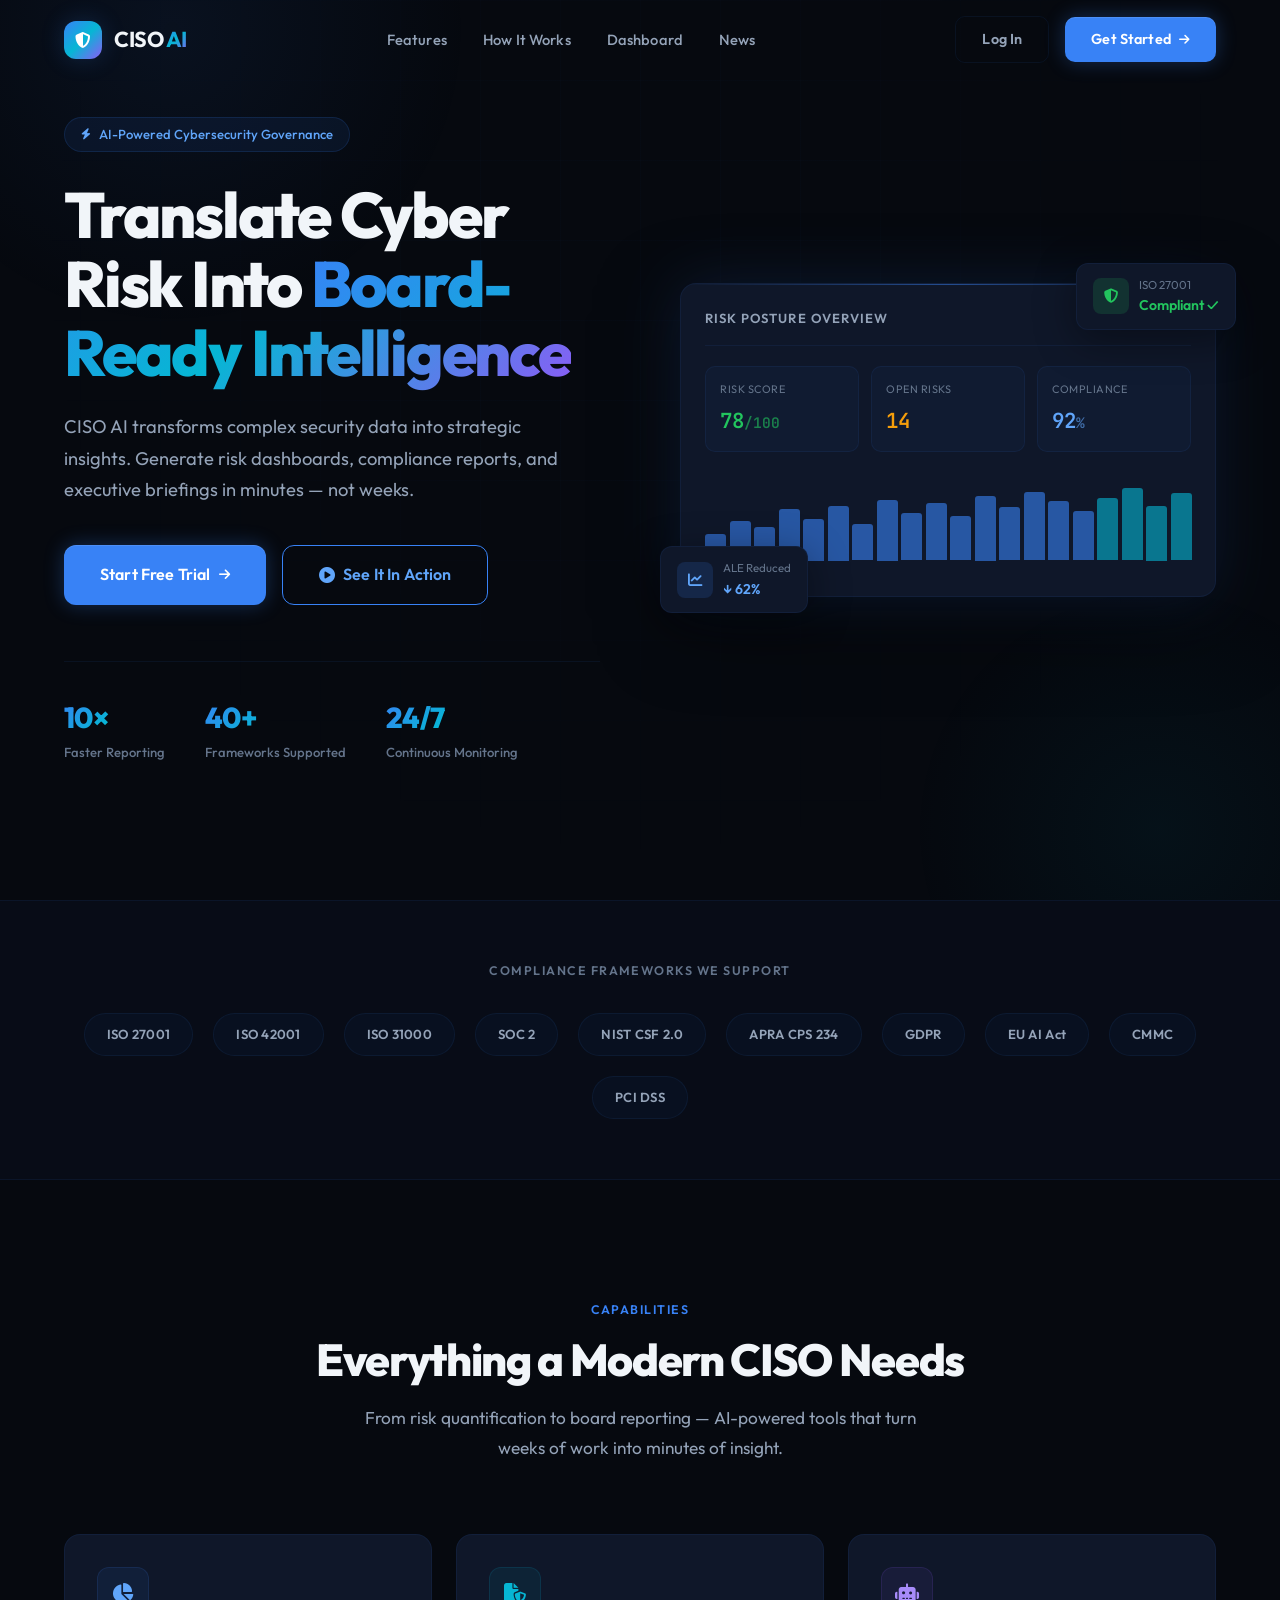
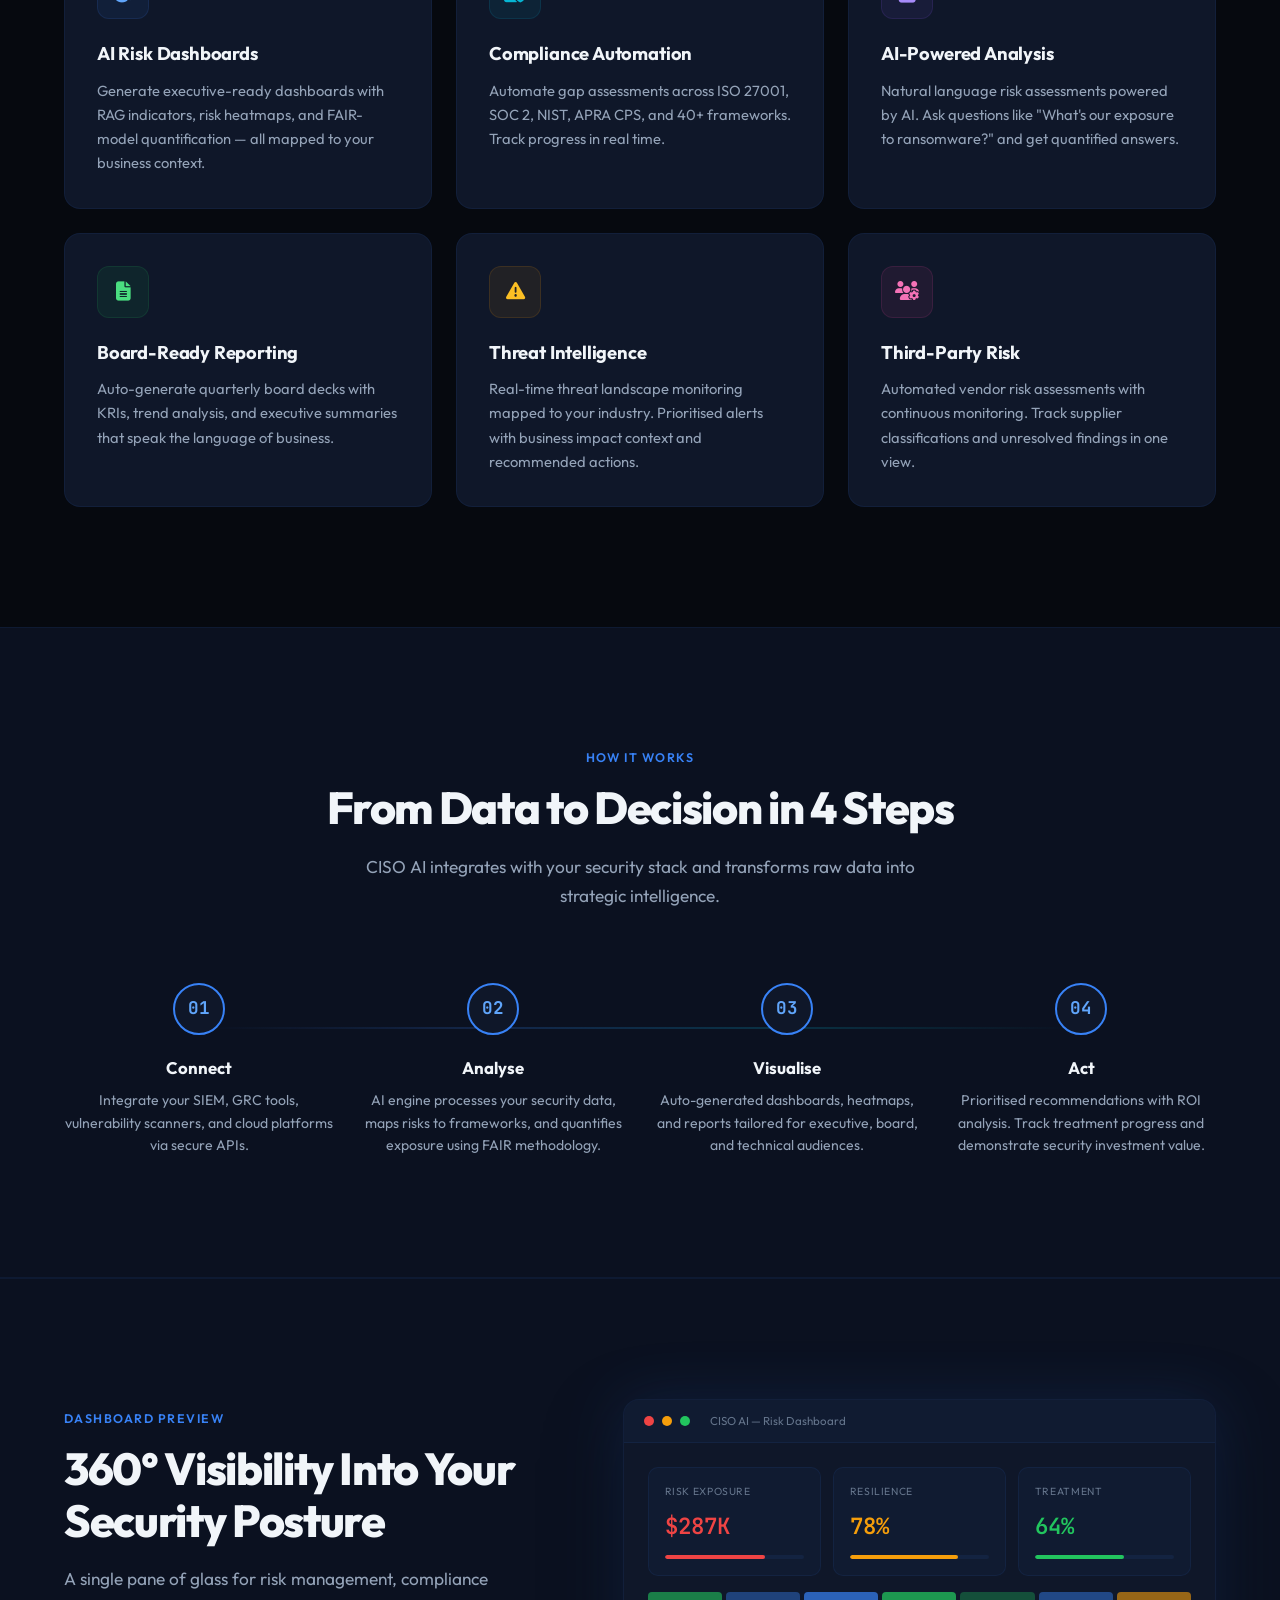
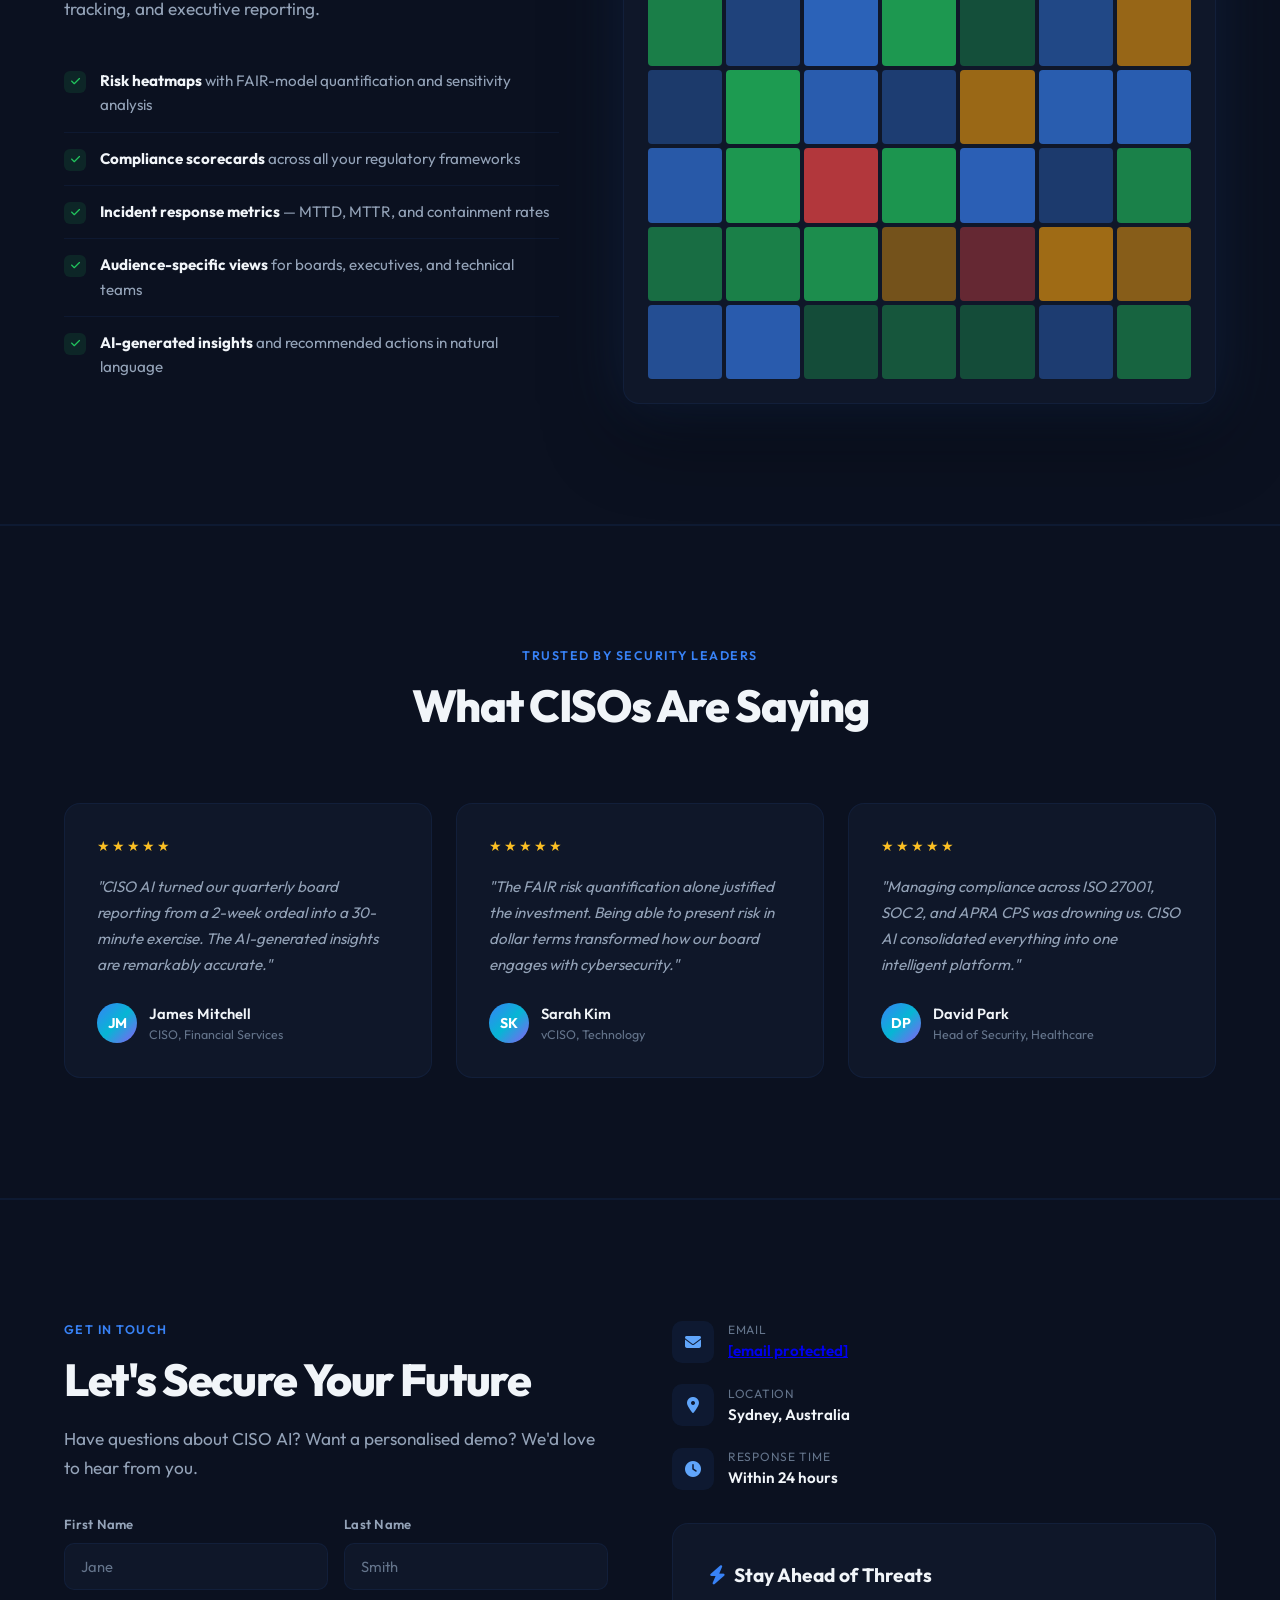
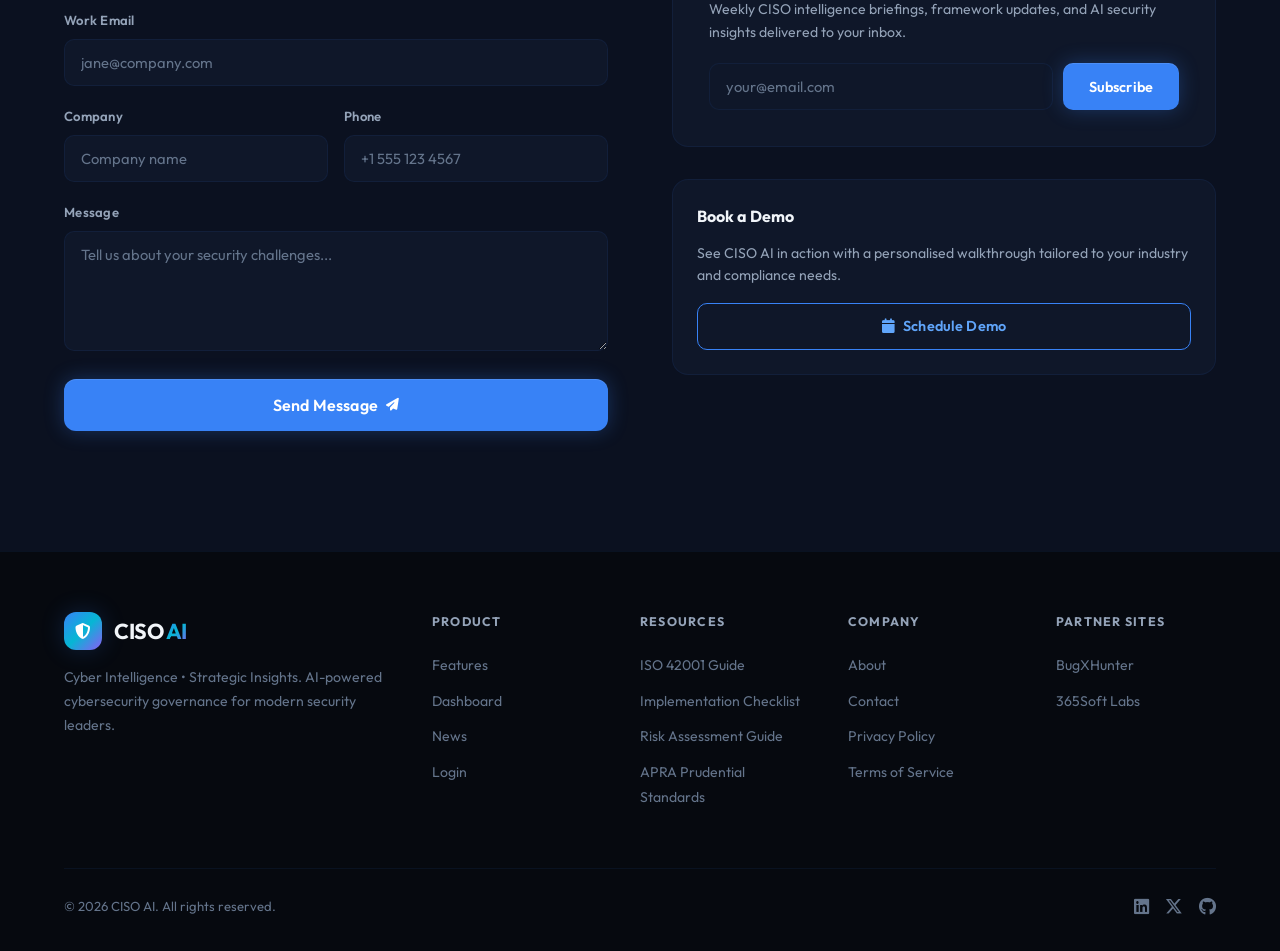
==== commit d7d84340: "Updated partner sites" ====
--- a/index.html
+++ b/index.html
@@ -1668,8 +1668,7 @@
                 <div class="footer-heading">Partner Sites</div>
                 <ul class="footer-links">
                     <li><a href="https://bugxhunter.com" target="_blank" rel="noopener">BugXHunter</a></li>
-                    <li><a href="https://adsoptimiser.com.au" target="_blank" rel="noopener">Ads Optimiser</a></li>
-                    <li><a href="https://easyqr.ai" target="_blank" rel="noopener">EasyQR AI</a></li>
+                    <li><a href="https://365softlabs.com" target="_blank" rel="noopener">365Soft Labs</a></li>
                 </ul>
             </div>
         </div>
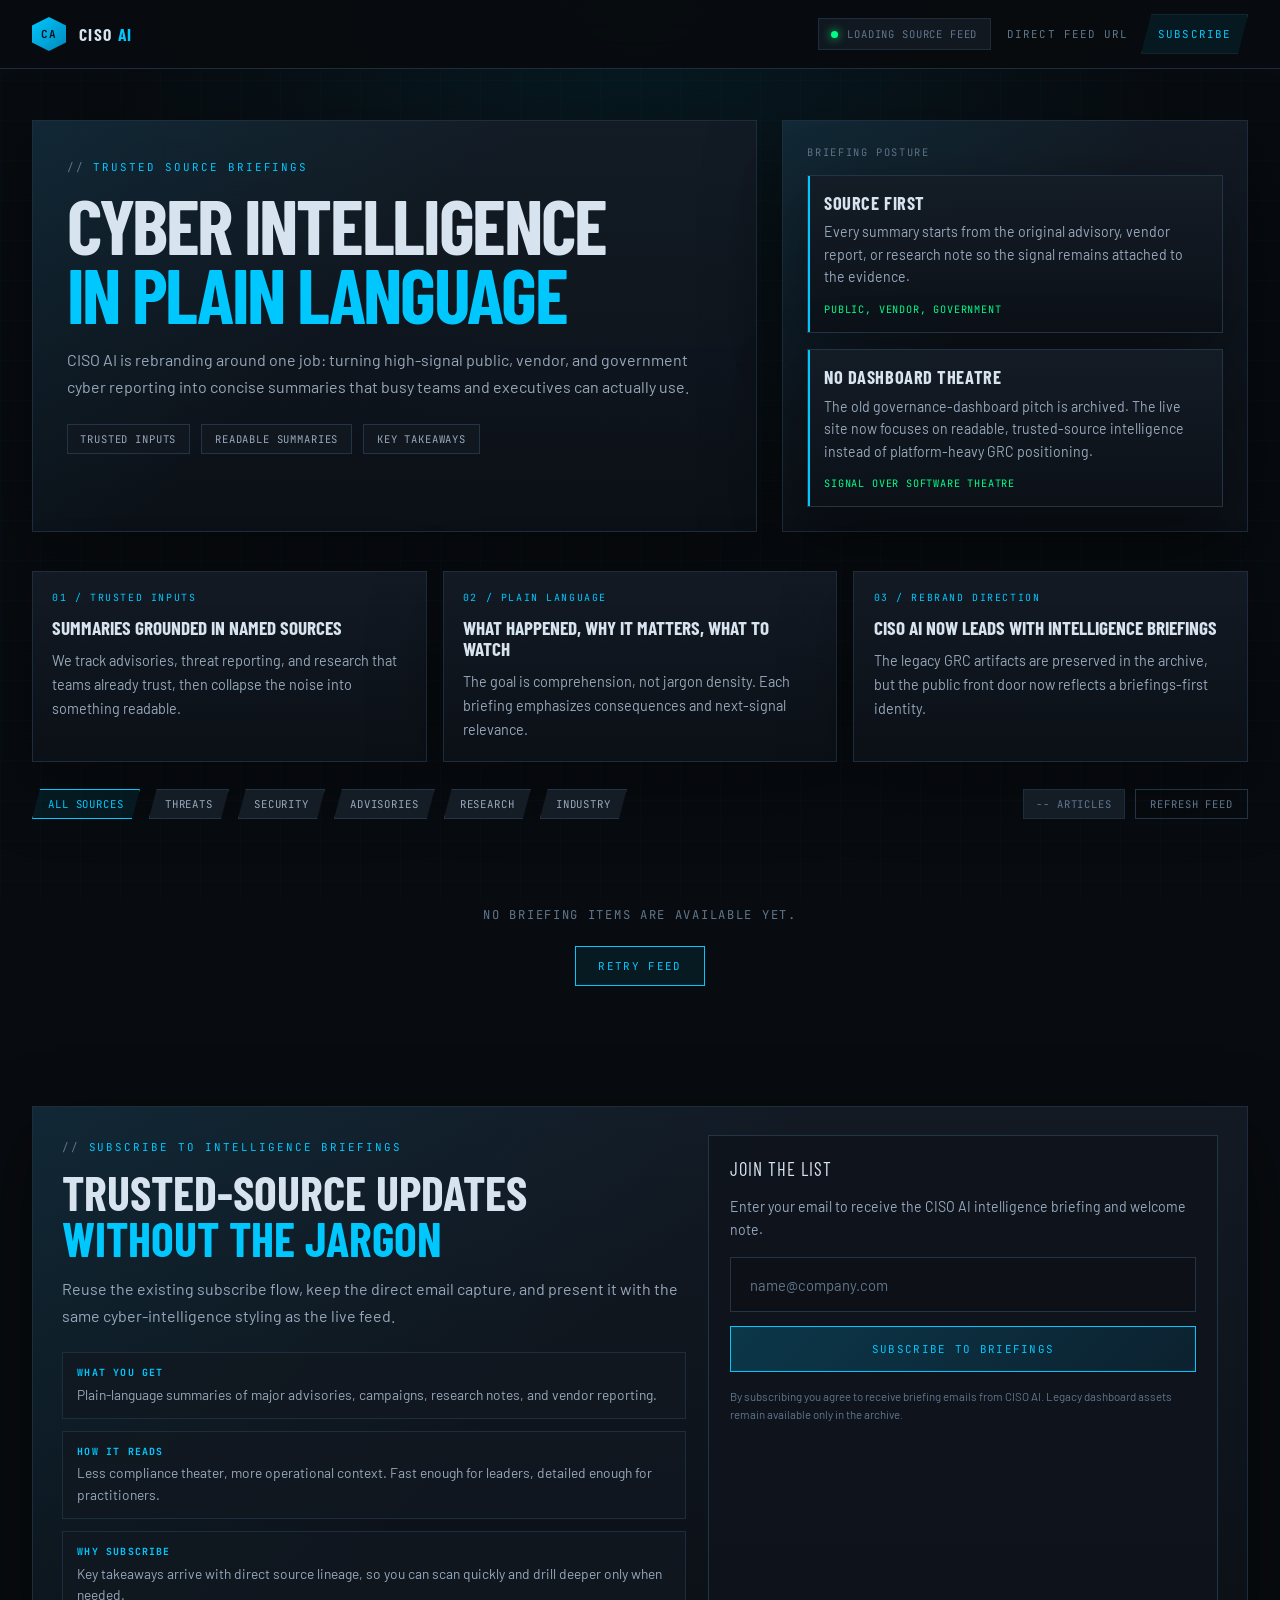
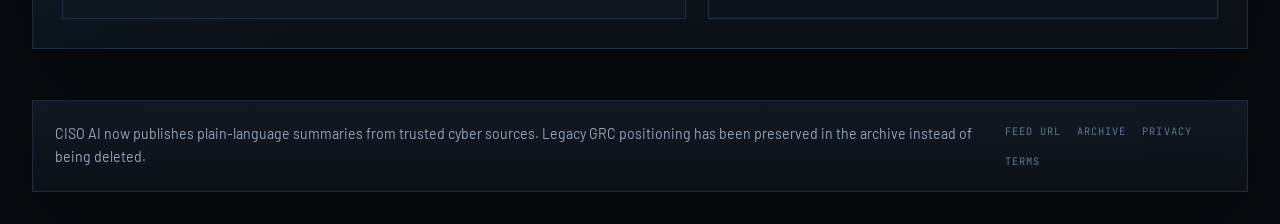
==== commit b3ecd253: "rebranded CISO AI into newsletter service" ====
--- a/index.html
+++ b/index.html
@@ -1,2018 +1,272 @@
-<!DOCTYPE html>
-<html lang="en">
+﻿<!DOCTYPE html>
+<html lang="en" prefix="og: https://ogp.me/ns#">
 <head>
-    <!-- Google Tag Manager -->
-    <script>(function(w,d,s,l,i){w[l]=w[l]||[];w[l].push({'gtm.start':
-    new Date().getTime(),event:'gtm.js'});var f=d.getElementsByTagName(s)[0],
-    j=d.createElement(s),dl=l!='dataLayer'?'&l='+l:'';j.async=true;j.src=
-    'https://www.googletagmanager.com/gtm.js?id='+i+dl;f.parentNode.insertBefore(j,f);
-    })(window,document,'script','dataLayer','GTM-NR3JRBT9');</script>
-    <!-- End Google Tag Manager -->
-    <meta charset="UTF-8">
-    <meta name="viewport" content="width=device-width, initial-scale=1.0">
-    <title>CISO AI — AI-Powered Cybersecurity Governance Platform for CISOs</title>
-    <meta name="description" content="AI-powered cybersecurity governance platform for CISOs. Risk dashboards, compliance automation, and board-ready reporting across ISO 27001, SOC 2, NIST CSF, APRA CPS 234, GDPR, and EU AI Act.">
-    <meta name="keywords" content="CISO, AI, cybersecurity governance, risk management, compliance automation, CISO dashboard, ISO 27001, SOC 2, NIST CSF, APRA CPS 234, GDPR, EU AI Act, ISO 42001, GRC, board reporting, risk quantification, FAIR, vCISO, cyber risk, security posture">
-    <meta name="author" content="CISO AI">
-    <meta name="robots" content="index, follow">
-    <link rel="canonical" href="https://cisoai.au/">
-
-    <!-- Open Graph / Facebook / LinkedIn -->
-    <meta property="og:site_name" content="CISO AI">
-    <meta property="og:title" content="CISO AI — AI-Powered Cybersecurity Governance Platform">
-    <meta property="og:description" content="Transform complex security data into board-ready strategic insights. Risk dashboards, compliance automation, and executive reporting for modern CISOs.">
-    <meta property="og:type" content="website">
-    <meta property="og:url" content="https://cisoai.au/">
-    <meta property="og:image" content="https://cisoai.au/og-image.png">
-    <meta property="og:image:width" content="1200">
-    <meta property="og:image:height" content="630">
-    <meta property="og:image:alt" content="CISO AI — Cyber Intelligence and Strategic Insights. AI-powered cybersecurity governance platform with shield logo, showing supported frameworks: ISO 27001, SOC 2, NIST CSF, APRA CPS 234, GDPR, EU AI Act.">
-    <meta property="og:locale" content="en_AU">
-
-    <!-- Twitter / X -->
-    <meta name="twitter:card" content="summary_large_image">
-    <meta name="twitter:site" content="@cisoai_au">
-    <meta name="twitter:creator" content="@cisoai_au">
-    <meta name="twitter:title" content="CISO AI — AI-Powered Cybersecurity Governance">
-    <meta name="twitter:description" content="Risk dashboards, compliance automation, and board-ready reporting for modern CISOs. Powered by AI.">
-    <meta name="twitter:image" content="https://cisoai.au/og-image.png">
-    <meta name="twitter:image:alt" content="CISO AI — Cyber Intelligence and Strategic Insights platform">
-
-    <!-- Additional SEO -->
-    <meta name="theme-color" content="#06090f">
-    <meta name="application-name" content="CISO AI">
-    <meta name="apple-mobile-web-app-title" content="CISO AI">
-    <link rel="icon" type="image/svg+xml" href="./favicon.svg">
-    <link rel="icon" type="image/png" sizes="32x32" href="./favicon-32x32.png">
-    <link rel="apple-touch-icon" sizes="180x180" href="./apple-touch-icon.png">
-
-    <!-- Structured Data (JSON-LD) -->
-    <script type="application/ld+json">
-    {
-        "@context": "https://schema.org",
-        "@type": "SoftwareApplication",
+  <meta charset="UTF-8">
+  <meta name="viewport" content="width=device-width, initial-scale=1.0">
+  <title>CISO AI | Plain-language Cyber Intelligence From Trusted Sources</title>
+  <meta name="description" content="CISO AI delivers plain-language cyber intelligence briefings from trusted public, vendor, and government sources. Fast summaries, key takeaways, and source-linked updates without dashboard noise.">
+  <meta name="keywords" content="cyber intelligence briefings, trusted cybersecurity sources, plain-language security news, cyber advisory summaries, vendor threat intelligence summary, CISO AI">
+  <meta name="author" content="CISO AI">
+  <meta name="robots" content="index, follow, max-snippet:-1, max-image-preview:large, max-video-preview:-1">
+  <link rel="canonical" href="https://cisoai.au/">
+
+  <meta property="og:type" content="website">
+  <meta property="og:site_name" content="CISO AI">
+  <meta property="og:title" content="CISO AI | Plain-language Cyber Intelligence From Trusted Sources">
+  <meta property="og:description" content="Trusted-source cyber intelligence, rewritten in plain language so teams and executives can act quickly.">
+  <meta property="og:url" content="https://cisoai.au/">
+  <meta property="og:image" content="https://cisoai.au/intel/og-image.png?v=20260313">
+  <meta property="og:image:type" content="image/png">
+  <meta property="og:image:width" content="1200">
+  <meta property="og:image:height" content="630">
+  <meta property="og:image:alt" content="CISO AI cyber intelligence briefings homepage">
+  <meta property="og:locale" content="en_AU">
+
+  <meta name="twitter:card" content="summary_large_image">
+  <meta name="twitter:site" content="@cisoai">
+  <meta name="twitter:creator" content="@cisoai">
+  <meta name="twitter:title" content="CISO AI | Plain-language Cyber Intelligence From Trusted Sources">
+  <meta name="twitter:description" content="Cyber intelligence briefings from trusted sources, distilled into fast and readable summaries.">
+  <meta name="twitter:image" content="https://cisoai.au/intel/og-image.png?v=20260313">
+  <meta name="twitter:image:alt" content="CISO AI cyber intelligence briefings homepage">
+
+  <meta name="theme-color" content="#080b0f">
+  <meta name="application-name" content="CISO AI">
+  <meta name="apple-mobile-web-app-title" content="CISO AI">
+  <link rel="icon" type="image/svg+xml" href="/favicon.svg">
+
+  <script type="application/ld+json">
+  {
+    "@context": "https://schema.org",
+    "@graph": [
+      {
+        "@type": "Organization",
+        "@id": "https://cisoai.au/#org",
         "name": "CISO AI",
-        "alternateName": "CISO AI — Cyber Intelligence & Strategic Insights",
-        "url": "https://cisoai.au",
-        "description": "AI-powered cybersecurity governance platform for CISOs. Risk dashboards, compliance automation, and board-ready reporting across major security frameworks.",
-        "applicationCategory": "SecurityApplication",
-        "operatingSystem": "Web",
-        "image": "https://cisoai.au/og-image.png",
-        "creator": {
-            "@type": "Organization",
-            "name": "CISO AI",
-            "url": "https://cisoai.au",
-            "logo": "https://cisoai.au/og-image.png",
-            "sameAs": [
-                "https://www.linkedin.com/company/cisoai",
-                "https://x.com/cisoai_au",
-                "https://github.com/cisoai"
-            ],
-            "address": {
-                "@type": "PostalAddress",
-                "addressLocality": "Sydney",
-                "addressCountry": "AU"
-            }
+        "url": "https://cisoai.au/",
+        "logo": {
+          "@type": "ImageObject",
+          "url": "https://cisoai.au/intel/og-image.png?v=20260313"
         },
-        "keywords": ["CISO", "cybersecurity governance", "AI", "risk management", "compliance automation", "ISO 27001", "SOC 2", "NIST CSF", "APRA CPS 234", "GDPR", "EU AI Act", "board reporting"]
-    }
-    </script>
-
-    <link rel="preconnect" href="https://fonts.googleapis.com">
-    <link rel="preconnect" href="https://fonts.gstatic.com" crossorigin>
-    <link href="https://fonts.googleapis.com/css2?family=Outfit:wght@300;400;500;600;700;800;900&family=JetBrains+Mono:wght@400;500;600&display=swap" rel="stylesheet">
-    <link rel="stylesheet" href="https://cdnjs.cloudflare.com/ajax/libs/font-awesome/6.5.1/css/all.min.css">
-
-    <style>
-        :root {
-            --bg-primary: #06090f;
-            --bg-secondary: #0b1120;
-            --bg-card: #0f1729;
-            --bg-card-hover: #141e33;
-            --border-subtle: rgba(56, 130, 246, 0.08);
-            --border-glow: rgba(56, 130, 246, 0.25);
-            --accent-blue: #3882f6;
-            --accent-cyan: #06b6d4;
-            --accent-electric: #60a5fa;
-            --accent-silver: #94a3b8;
-            --text-primary: #f1f5f9;
-            --text-secondary: #94a3b8;
-            --text-muted: #64748b;
-            --gradient-hero: linear-gradient(135deg, #3882f6 0%, #06b6d4 50%, #8b5cf6 100%);
-            --gradient-card: linear-gradient(180deg, rgba(56, 130, 246, 0.06) 0%, transparent 100%);
-            --glow-blue: 0 0 60px rgba(56, 130, 246, 0.15);
-            --glow-cyan: 0 0 40px rgba(6, 182, 212, 0.1);
-        }
-
-        *, *::before, *::after {
-            margin: 0;
-            padding: 0;
-            box-sizing: border-box;
-        }
-
-        html {
-            scroll-behavior: smooth;
-            -webkit-font-smoothing: antialiased;
-            -moz-osx-font-smoothing: grayscale;
-        }
-
-        body {
-            font-family: 'Outfit', sans-serif;
-            background-color: var(--bg-primary);
-            color: var(--text-primary);
-            line-height: 1.6;
-            overflow-x: hidden;
-        }
-
-        /* ─── AMBIENT BACKGROUND ─── */
-        .ambient-bg {
-            position: fixed;
-            inset: 0;
-            z-index: 0;
-            pointer-events: none;
-            overflow: hidden;
-        }
-        .ambient-bg::before {
-            content: '';
-            position: absolute;
-            top: -30%;
-            left: -10%;
-            width: 600px;
-            height: 600px;
-            background: radial-gradient(circle, rgba(56, 130, 246, 0.07) 0%, transparent 70%);
-            animation: drift1 25s ease-in-out infinite;
-        }
-        .ambient-bg::after {
-            content: '';
-            position: absolute;
-            bottom: -20%;
-            right: -10%;
-            width: 500px;
-            height: 500px;
-            background: radial-gradient(circle, rgba(6, 182, 212, 0.05) 0%, transparent 70%);
-            animation: drift2 30s ease-in-out infinite;
-        }
-        @keyframes drift1 {
-            0%, 100% { transform: translate(0, 0); }
-            50% { transform: translate(80px, 60px); }
-        }
-        @keyframes drift2 {
-            0%, 100% { transform: translate(0, 0); }
-            50% { transform: translate(-60px, -40px); }
-        }
-
-        /* ─── GRID OVERLAY ─── */
-        .grid-overlay {
-            position: fixed;
-            inset: 0;
-            z-index: 0;
-            pointer-events: none;
-            background-image:
-                linear-gradient(rgba(56, 130, 246, 0.02) 1px, transparent 1px),
-                linear-gradient(90deg, rgba(56, 130, 246, 0.02) 1px, transparent 1px);
-            background-size: 80px 80px;
-            mask-image: radial-gradient(ellipse at 50% 30%, black 20%, transparent 70%);
-        }
-
-        /* ─── LAYOUT ─── */
-        .wrapper {
-            position: relative;
-            z-index: 1;
-        }
-        .container {
-            max-width: 1200px;
-            margin: 0 auto;
-            padding: 0 24px;
-        }
-        section {
-            padding: 120px 0;
-        }
-
-        /* ─── NAVIGATION ─── */
-        nav {
-            position: fixed;
-            top: 0;
-            left: 0;
-            right: 0;
-            z-index: 1000;
-            padding: 16px 0;
-            transition: all 0.4s cubic-bezier(0.16, 1, 0.3, 1);
-        }
-        nav.scrolled {
-            background: rgba(6, 9, 15, 0.85);
-            backdrop-filter: blur(20px) saturate(180%);
-            -webkit-backdrop-filter: blur(20px) saturate(180%);
-            border-bottom: 1px solid var(--border-subtle);
-            padding: 10px 0;
-        }
-        .nav-inner {
-            display: flex;
-            align-items: center;
-            justify-content: space-between;
-        }
-        .nav-logo {
-            display: flex;
-            align-items: center;
-            gap: 12px;
-            text-decoration: none;
-        }
-        .nav-logo-icon {
-            width: 38px;
-            height: 38px;
-            background: var(--gradient-hero);
-            border-radius: 12px;
-            display: flex;
-            align-items: center;
-            justify-content: center;
-            font-size: 1rem;
-            color: #fff;
-            box-shadow: 0 0 24px rgba(56, 130, 246, 0.2);
-        }
-        .nav-logo-text {
-            font-weight: 700;
-            font-size: 1.35rem;
-            letter-spacing: -0.02em;
-            color: var(--text-primary);
-        }
-        .nav-logo-text span {
-            background: var(--gradient-hero);
-            -webkit-background-clip: text;
-            -webkit-text-fill-color: transparent;
-            background-clip: text;
-        }
-        @media (max-width: 720px) {
-            .nav-logo-icon { display: none; }
-        }
-        .nav-links {
-            display: flex;
-            align-items: center;
-            gap: 36px;
-            list-style: none;
-        }
-        .nav-links a {
-            color: var(--text-secondary);
-            text-decoration: none;
-            font-weight: 500;
-            font-size: 0.92rem;
-            letter-spacing: 0.01em;
-            transition: color 0.25s;
-            position: relative;
-        }
-        .nav-links a::after {
-            content: '';
-            position: absolute;
-            bottom: -4px;
-            left: 0;
-            width: 0;
-            height: 2px;
-            background: var(--gradient-hero);
-            transition: width 0.3s cubic-bezier(0.16, 1, 0.3, 1);
-            border-radius: 1px;
-        }
-        .nav-links a:hover { color: var(--text-primary); }
-        .nav-links a:hover::after { width: 100%; }
-
-        .nav-actions {
-            display: flex;
-            align-items: center;
-            gap: 16px;
-        }
-
-        .btn {
-            display: inline-flex;
-            align-items: center;
-            gap: 8px;
-            padding: 11px 26px;
-            border-radius: 10px;
-            font-family: 'Outfit', sans-serif;
-            font-weight: 600;
-            font-size: 0.9rem;
-            text-decoration: none;
-            cursor: pointer;
-            border: none;
-            transition: all 0.3s cubic-bezier(0.16, 1, 0.3, 1);
-            letter-spacing: 0.01em;
-        }
-        .btn-ghost {
-            background: transparent;
-            color: var(--text-secondary);
-            border: 1px solid var(--border-subtle);
-        }
-        .btn-ghost:hover {
-            color: var(--text-primary);
-            border-color: var(--border-glow);
-            background: rgba(56, 130, 246, 0.05);
-        }
-        .btn-primary {
-            background: var(--accent-blue);
-            color: #fff;
-            box-shadow: 0 0 20px rgba(56, 130, 246, 0.3), inset 0 1px 0 rgba(255,255,255,0.1);
-        }
-        .btn-primary:hover {
-            background: #4d93f7;
-            box-shadow: 0 0 30px rgba(56, 130, 246, 0.45), inset 0 1px 0 rgba(255,255,255,0.15);
-            transform: translateY(-1px);
-        }
-        .btn-large {
-            padding: 16px 36px;
-            font-size: 1rem;
-            border-radius: 12px;
-        }
-        .btn-outline {
-            background: transparent;
-            color: var(--accent-electric);
-            border: 1.5px solid var(--accent-blue);
-        }
-        .btn-outline:hover {
-            background: rgba(56, 130, 246, 0.08);
-            box-shadow: 0 0 25px rgba(56, 130, 246, 0.15);
-        }
-
-        /* Mobile menu toggle */
-        .mobile-toggle {
-            display: none;
-            background: none;
-            border: none;
-            color: var(--text-primary);
-            font-size: 1.5rem;
-            cursor: pointer;
-        }
-
-        /* ─── HERO ─── */
-        .hero {
-            min-height: 100vh;
-            display: flex;
-            align-items: center;
-            position: relative;
-            padding-top: 100px;
-        }
-        .hero-content {
-            display: grid;
-            grid-template-columns: 1fr 1fr;
-            gap: 80px;
-            align-items: center;
-        }
-        .hero-badge {
-            display: inline-flex;
-            align-items: center;
-            gap: 8px;
-            background: rgba(56, 130, 246, 0.08);
-            border: 1px solid rgba(56, 130, 246, 0.15);
-            padding: 6px 16px;
-            border-radius: 100px;
-            font-size: 0.82rem;
-            font-weight: 500;
-            color: var(--accent-electric);
-            margin-bottom: 28px;
-            animation: fadeInUp 0.8s ease-out;
-        }
-        .hero-badge i { font-size: 0.7rem; }
-        .hero h1 {
-            font-size: clamp(2.8rem, 5vw, 4.2rem);
-            font-weight: 800;
-            line-height: 1.08;
-            letter-spacing: -0.035em;
-            margin-bottom: 24px;
-            animation: fadeInUp 0.8s ease-out 0.1s both;
-        }
-        .hero h1 .gradient-text {
-            background: var(--gradient-hero);
-            -webkit-background-clip: text;
-            -webkit-text-fill-color: transparent;
-            background-clip: text;
-        }
-        .hero-description {
-            font-size: 1.15rem;
-            color: var(--text-secondary);
-            line-height: 1.7;
-            max-width: 520px;
-            margin-bottom: 40px;
-            animation: fadeInUp 0.8s ease-out 0.2s both;
-        }
-        .hero-cta {
-            display: flex;
-            gap: 16px;
-            flex-wrap: wrap;
-            animation: fadeInUp 0.8s ease-out 0.3s both;
-        }
-        .hero-stats {
-            display: flex;
-            gap: 40px;
-            margin-top: 56px;
-            padding-top: 32px;
-            border-top: 1px solid var(--border-subtle);
-            animation: fadeInUp 0.8s ease-out 0.4s both;
-        }
-        .hero-stat-value {
-            font-size: 1.8rem;
-            font-weight: 800;
-            letter-spacing: -0.02em;
-            background: var(--gradient-hero);
-            -webkit-background-clip: text;
-            -webkit-text-fill-color: transparent;
-            background-clip: text;
-        }
-        .hero-stat-label {
-            font-size: 0.82rem;
-            color: var(--text-muted);
-            font-weight: 500;
-            margin-top: 2px;
-        }
-
-        /* Hero visual */
-        .hero-visual {
-            position: relative;
-            animation: fadeInUp 1s ease-out 0.3s both;
-        }
-        .hero-dashboard {
-            background: var(--bg-card);
-            border: 1px solid var(--border-subtle);
-            border-radius: 16px;
-            padding: 24px;
-            box-shadow: var(--glow-blue), 0 25px 80px rgba(0,0,0,0.5);
-            position: relative;
-            overflow: hidden;
-        }
-        .hero-dashboard::before {
-            content: '';
-            position: absolute;
-            top: 0;
-            left: 0;
-            right: 0;
-            height: 1px;
-            background: linear-gradient(90deg, transparent, var(--accent-blue), transparent);
-            opacity: 0.5;
-        }
-        .dash-header {
-            display: flex;
-            justify-content: space-between;
-            align-items: center;
-            margin-bottom: 20px;
-            padding-bottom: 16px;
-            border-bottom: 1px solid var(--border-subtle);
-        }
-        .dash-title {
-            font-size: 0.82rem;
-            font-weight: 600;
-            color: var(--text-secondary);
-            letter-spacing: 0.08em;
-            text-transform: uppercase;
-        }
-        .dash-dots {
-            display: flex;
-            gap: 6px;
-        }
-        .dash-dot {
-            width: 8px;
-            height: 8px;
-            border-radius: 50%;
-        }
-        .dash-dot.red { background: #ef4444; }
-        .dash-dot.yellow { background: #f59e0b; }
-        .dash-dot.green { background: #22c55e; }
-
-        .dash-metrics {
-            display: grid;
-            grid-template-columns: repeat(3, 1fr);
-            gap: 12px;
-            margin-bottom: 20px;
-        }
-        .dash-metric {
-            background: rgba(56, 130, 246, 0.04);
-            border: 1px solid var(--border-subtle);
-            border-radius: 10px;
-            padding: 14px;
-        }
-        .dash-metric-label {
-            font-size: 0.68rem;
-            color: var(--text-muted);
-            text-transform: uppercase;
-            letter-spacing: 0.05em;
-            margin-bottom: 6px;
-        }
-        .dash-metric-value {
-            font-family: 'JetBrains Mono', monospace;
-            font-size: 1.3rem;
-            font-weight: 600;
-            color: var(--accent-electric);
-        }
-        .dash-metric-value.green { color: #22c55e; }
-        .dash-metric-value.amber { color: #f59e0b; }
-        .dash-metric-value.red { color: #ef4444; }
-
-        .dash-chart {
-            height: 100px;
-            display: flex;
-            align-items: flex-end;
-            gap: 4px;
-            padding: 12px 0;
-        }
-        .dash-bar {
-            flex: 1;
-            border-radius: 3px 3px 0 0;
-            background: var(--accent-blue);
-            opacity: 0.6;
-            animation: barGrow 1.5s ease-out forwards;
-            transform-origin: bottom;
-        }
-        @keyframes barGrow {
-            from { transform: scaleY(0); }
-            to { transform: scaleY(1); }
-        }
-
-        /* Floating badge on hero visual */
-        .floating-badge {
-            position: absolute;
-            background: var(--bg-card);
-            border: 1px solid var(--border-subtle);
-            border-radius: 12px;
-            padding: 12px 16px;
-            display: flex;
-            align-items: center;
-            gap: 10px;
-            box-shadow: 0 10px 40px rgba(0,0,0,0.4);
-            animation: float 4s ease-in-out infinite;
-        }
-        .floating-badge.top-right {
-            top: -20px;
-            right: -20px;
-            animation-delay: 0s;
-        }
-        .floating-badge.bottom-left {
-            bottom: -16px;
-            left: -20px;
-            animation-delay: 2s;
-        }
-        .fb-icon {
-            width: 36px;
-            height: 36px;
-            border-radius: 8px;
-            display: flex;
-            align-items: center;
-            justify-content: center;
-            font-size: 0.9rem;
-        }
-        .fb-icon.green { background: rgba(34, 197, 94, 0.15); color: #22c55e; }
-        .fb-icon.blue { background: rgba(56, 130, 246, 0.15); color: var(--accent-electric); }
-        .fb-text-sm { font-size: 0.72rem; color: var(--text-muted); }
-        .fb-text-lg { font-size: 0.88rem; font-weight: 600; }
-        @keyframes float {
-            0%, 100% { transform: translateY(0); }
-            50% { transform: translateY(-8px); }
-        }
-
-        /* ─── SECTION HEADERS ─── */
-        .section-eyebrow {
-            font-size: 0.78rem;
-            font-weight: 600;
-            letter-spacing: 0.12em;
-            text-transform: uppercase;
-            color: var(--accent-blue);
-            margin-bottom: 14px;
-        }
-        .section-heading {
-            font-size: clamp(2rem, 3.5vw, 2.8rem);
-            font-weight: 800;
-            letter-spacing: -0.03em;
-            line-height: 1.15;
-            margin-bottom: 18px;
-        }
-        .section-subheading {
-            font-size: 1.08rem;
-            color: var(--text-secondary);
-            max-width: 600px;
-            line-height: 1.7;
-        }
-        .section-header {
-            text-align: center;
-            margin-bottom: 72px;
-        }
-        .section-header .section-subheading {
-            margin: 0 auto;
-        }
-
-        /* ─── FEATURES ─── */
-        .features-grid {
-            display: grid;
-            grid-template-columns: repeat(3, 1fr);
-            gap: 24px;
-        }
-        .feature-card {
-            background: var(--bg-card);
-            border: 1px solid var(--border-subtle);
-            border-radius: 16px;
-            padding: 32px;
-            transition: all 0.4s cubic-bezier(0.16, 1, 0.3, 1);
-            position: relative;
-            overflow: hidden;
-        }
-        .feature-card::before {
-            content: '';
-            position: absolute;
-            top: 0;
-            left: 0;
-            right: 0;
-            height: 1px;
-            background: linear-gradient(90deg, transparent, var(--accent-blue), transparent);
-            opacity: 0;
-            transition: opacity 0.4s;
-        }
-        .feature-card:hover {
-            border-color: var(--border-glow);
-            background: var(--bg-card-hover);
-            transform: translateY(-4px);
-            box-shadow: var(--glow-blue);
-        }
-        .feature-card:hover::before { opacity: 0.6; }
-        .feature-icon {
-            width: 52px;
-            height: 52px;
-            border-radius: 12px;
-            display: flex;
-            align-items: center;
-            justify-content: center;
-            font-size: 1.2rem;
-            margin-bottom: 20px;
-            background: rgba(56, 130, 246, 0.08);
-            color: var(--accent-electric);
-            border: 1px solid rgba(56, 130, 246, 0.12);
-        }
-        .feature-card:nth-child(2) .feature-icon {
-            background: rgba(6, 182, 212, 0.08);
-            color: var(--accent-cyan);
-            border-color: rgba(6, 182, 212, 0.12);
-        }
-        .feature-card:nth-child(3) .feature-icon {
-            background: rgba(139, 92, 246, 0.08);
-            color: #a78bfa;
-            border-color: rgba(139, 92, 246, 0.12);
-        }
-        .feature-card:nth-child(4) .feature-icon {
-            background: rgba(34, 197, 94, 0.08);
-            color: #4ade80;
-            border-color: rgba(34, 197, 94, 0.12);
-        }
-        .feature-card:nth-child(5) .feature-icon {
-            background: rgba(245, 158, 11, 0.08);
-            color: #fbbf24;
-            border-color: rgba(245, 158, 11, 0.12);
-        }
-        .feature-card:nth-child(6) .feature-icon {
-            background: rgba(236, 72, 153, 0.08);
-            color: #f472b6;
-            border-color: rgba(236, 72, 153, 0.12);
-        }
-        .feature-title {
-            font-size: 1.15rem;
-            font-weight: 700;
-            margin-bottom: 10px;
-            letter-spacing: -0.01em;
-        }
-        .feature-desc {
-            font-size: 0.92rem;
-            color: var(--text-secondary);
-            line-height: 1.65;
-        }
-
-        /* ─── FRAMEWORKS / LOGOS BAR ─── */
-        .frameworks {
-            padding: 60px 0;
-            border-top: 1px solid var(--border-subtle);
-            border-bottom: 1px solid var(--border-subtle);
-            background: rgba(11, 17, 32, 0.5);
-        }
-        .frameworks-label {
-            text-align: center;
-            font-size: 0.78rem;
-            font-weight: 600;
-            letter-spacing: 0.12em;
-            text-transform: uppercase;
-            color: var(--text-muted);
-            margin-bottom: 32px;
-        }
-        .frameworks-grid {
-            display: flex;
-            justify-content: center;
-            flex-wrap: wrap;
-            gap: 20px;
-        }
-        .framework-pill {
-            background: rgba(56, 130, 246, 0.04);
-            border: 1px solid var(--border-subtle);
-            padding: 10px 22px;
-            border-radius: 100px;
-            font-size: 0.82rem;
-            font-weight: 600;
-            color: var(--text-secondary);
-            letter-spacing: 0.02em;
-            transition: all 0.3s;
-        }
-        .framework-pill:hover {
-            border-color: var(--border-glow);
-            color: var(--accent-electric);
-            background: rgba(56, 130, 246, 0.08);
-        }
-
-        /* ─── HOW IT WORKS ─── */
-        .steps-grid {
-            display: grid;
-            grid-template-columns: repeat(4, 1fr);
-            gap: 24px;
-            position: relative;
-        }
-        .steps-grid::before {
-            content: '';
-            position: absolute;
-            top: 44px;
-            left: 12%;
-            right: 12%;
-            height: 2px;
-            background: linear-gradient(90deg, transparent, var(--accent-blue), var(--accent-cyan), transparent);
-            opacity: 0.2;
-        }
-        .step-card {
-            text-align: center;
-            position: relative;
-        }
-        .step-number {
-            width: 52px;
-            height: 52px;
-            border-radius: 50%;
-            background: var(--bg-card);
-            border: 2px solid var(--accent-blue);
-            display: flex;
-            align-items: center;
-            justify-content: center;
-            font-family: 'JetBrains Mono', monospace;
-            font-weight: 700;
-            font-size: 1.1rem;
-            color: var(--accent-electric);
-            margin: 0 auto 20px;
-            position: relative;
-            z-index: 1;
-        }
-        .step-title {
-            font-size: 1.05rem;
-            font-weight: 700;
-            margin-bottom: 8px;
-        }
-        .step-desc {
-            font-size: 0.88rem;
-            color: var(--text-secondary);
-            line-height: 1.6;
-        }
-
-        /* ─── DASHBOARD PREVIEW ─── */
-        .preview-section {
-            background: var(--bg-secondary);
-            border-top: 1px solid var(--border-subtle);
-            border-bottom: 1px solid var(--border-subtle);
-        }
-        .preview-content {
-            display: grid;
-            grid-template-columns: 1fr 1.2fr;
-            gap: 64px;
-            align-items: center;
-        }
-        .preview-list {
-            list-style: none;
-            margin-top: 32px;
-        }
-        .preview-list li {
-            display: flex;
-            align-items: flex-start;
-            gap: 14px;
-            padding: 14px 0;
-            border-bottom: 1px solid var(--border-subtle);
-        }
-        .preview-list li:last-child { border-bottom: none; }
-        .preview-check {
-            width: 22px;
-            height: 22px;
-            border-radius: 6px;
-            background: rgba(34, 197, 94, 0.12);
-            color: #22c55e;
-            display: flex;
-            align-items: center;
-            justify-content: center;
-            font-size: 0.65rem;
-            flex-shrink: 0;
-            margin-top: 2px;
-        }
-        .preview-list-text {
-            font-size: 0.95rem;
-            color: var(--text-secondary);
-        }
-        .preview-list-text strong {
-            color: var(--text-primary);
-        }
-
-        .preview-mockup {
-            background: var(--bg-card);
-            border: 1px solid var(--border-subtle);
-            border-radius: 16px;
-            overflow: hidden;
-            box-shadow: var(--glow-blue), 0 30px 80px rgba(0,0,0,0.4);
-        }
-        .mockup-bar {
-            background: rgba(56, 130, 246, 0.04);
-            border-bottom: 1px solid var(--border-subtle);
-            padding: 12px 20px;
-            display: flex;
-            align-items: center;
-            gap: 8px;
-        }
-        .mockup-dot {
-            width: 10px;
-            height: 10px;
-            border-radius: 50%;
-        }
-        .mockup-body {
-            padding: 24px;
-        }
-        .mockup-row {
-            display: grid;
-            grid-template-columns: repeat(3, 1fr);
-            gap: 12px;
-            margin-bottom: 16px;
-        }
-        .mockup-card {
-            background: rgba(56, 130, 246, 0.04);
-            border: 1px solid var(--border-subtle);
-            border-radius: 10px;
-            padding: 16px;
-        }
-        .mc-label {
-            font-size: 0.65rem;
-            color: var(--text-muted);
-            text-transform: uppercase;
-            letter-spacing: 0.06em;
-            margin-bottom: 8px;
-        }
-        .mc-value {
-            font-family: 'JetBrains Mono', monospace;
-            font-size: 1.4rem;
-            font-weight: 600;
-        }
-        .mc-bar {
-            height: 4px;
-            background: var(--border-subtle);
-            border-radius: 2px;
-            margin-top: 10px;
-            overflow: hidden;
-        }
-        .mc-bar-fill {
-            height: 100%;
-            border-radius: 2px;
-        }
-        .mockup-heatmap {
-            display: grid;
-            grid-template-columns: repeat(7, 1fr);
-            gap: 4px;
-            margin-top: 16px;
-        }
-        .hm-cell {
-            aspect-ratio: 1;
-            border-radius: 4px;
-            opacity: 0.7;
-        }
-
-        /* ─── TESTIMONIALS ─── */
-        .testimonials-grid {
-            display: grid;
-            grid-template-columns: repeat(3, 1fr);
-            gap: 24px;
-        }
-        .testimonial-card {
-            background: var(--bg-card);
-            border: 1px solid var(--border-subtle);
-            border-radius: 16px;
-            padding: 32px;
-        }
-        .testimonial-stars {
-            color: #fbbf24;
-            margin-bottom: 16px;
-            font-size: 0.85rem;
-            letter-spacing: 2px;
-        }
-        .testimonial-text {
-            font-size: 0.95rem;
-            color: var(--text-secondary);
-            line-height: 1.7;
-            margin-bottom: 24px;
-            font-style: italic;
-        }
-        .testimonial-author {
-            display: flex;
-            align-items: center;
-            gap: 12px;
-        }
-        .ta-avatar {
-            width: 40px;
-            height: 40px;
-            border-radius: 50%;
-            background: var(--gradient-hero);
-            display: flex;
-            align-items: center;
-            justify-content: center;
-            font-weight: 700;
-            font-size: 0.88rem;
-            color: #fff;
-        }
-        .ta-name {
-            font-weight: 600;
-            font-size: 0.92rem;
-        }
-        .ta-role {
-            font-size: 0.78rem;
-            color: var(--text-muted);
-        }
-
-        /* ─── CONTACT & NEWSLETTER ─── */
-        .contact-section {
-            background: var(--bg-secondary);
-            border-top: 1px solid var(--border-subtle);
-        }
-        .contact-grid {
-            display: grid;
-            grid-template-columns: 1fr 1fr;
-            gap: 64px;
-        }
-        .form-group {
-            margin-bottom: 20px;
-        }
-        .form-label {
-            display: block;
-            font-size: 0.82rem;
-            font-weight: 600;
-            color: var(--text-secondary);
-            margin-bottom: 8px;
-            letter-spacing: 0.02em;
-        }
-        .form-input,
-        .form-textarea {
-            width: 100%;
-            padding: 13px 16px;
-            background: var(--bg-card);
-            border: 1px solid var(--border-subtle);
-            border-radius: 10px;
-            color: var(--text-primary);
-            font-family: 'Outfit', sans-serif;
-            font-size: 0.92rem;
-            transition: all 0.3s;
-            outline: none;
-        }
-        .form-input:focus,
-        .form-textarea:focus {
-            border-color: var(--accent-blue);
-            box-shadow: 0 0 0 3px rgba(56, 130, 246, 0.1);
-        }
-        .form-input::placeholder,
-        .form-textarea::placeholder {
-            color: var(--text-muted);
-        }
-        .form-textarea {
-            resize: vertical;
-            min-height: 120px;
-        }
-
-        .newsletter-box {
-            background: var(--bg-card);
-            border: 1px solid var(--border-subtle);
-            border-radius: 16px;
-            padding: 36px;
-            margin-top: 32px;
-        }
-        .newsletter-box h3 {
-            font-size: 1.2rem;
-            font-weight: 700;
-            margin-bottom: 8px;
-        }
-        .newsletter-box p {
-            font-size: 0.88rem;
-            color: var(--text-secondary);
-            margin-bottom: 20px;
-        }
-        .newsletter-form {
-            display: flex;
-            gap: 10px;
-        }
-        .newsletter-form .form-input {
-            flex: 1;
-        }
-
-        .contact-info-item {
-            display: flex;
-            align-items: center;
-            gap: 14px;
-            margin-bottom: 20px;
-        }
-        .ci-icon {
-            width: 42px;
-            height: 42px;
-            border-radius: 10px;
-            background: rgba(56, 130, 246, 0.08);
-            color: var(--accent-electric);
-            display: flex;
-            align-items: center;
-            justify-content: center;
-            flex-shrink: 0;
-        }
-        .ci-label {
-            font-size: 0.75rem;
-            color: var(--text-muted);
-            text-transform: uppercase;
-            letter-spacing: 0.06em;
-        }
-        .ci-value {
-            font-weight: 600;
-            font-size: 0.95rem;
-        }
-
-        /* ─── FOOTER ─── */
-        footer {
-            border-top: 1px solid var(--border-subtle);
-            padding: 60px 0 30px;
-        }
-        .footer-grid {
-            display: grid;
-            grid-template-columns: 2fr repeat(4, minmax(0, 1fr));
-            gap: 48px;
-            margin-bottom: 48px;
-        }
-        .footer-brand p {
-            color: var(--text-muted);
-            font-size: 0.88rem;
-            line-height: 1.7;
-            margin-top: 16px;
-            max-width: 320px;
-        }
-        .footer-heading {
-            font-size: 0.78rem;
-            font-weight: 700;
-            letter-spacing: 0.1em;
-            text-transform: uppercase;
-            color: var(--text-secondary);
-            margin-bottom: 20px;
-        }
-        .footer-links {
-            list-style: none;
-        }
-        .footer-links li { margin-bottom: 10px; }
-        .footer-links a {
-            color: var(--text-muted);
-            text-decoration: none;
-            font-size: 0.88rem;
-            transition: color 0.25s;
-        }
-        .footer-links a:hover { color: var(--accent-electric); }
-        .footer-bottom {
-            border-top: 1px solid var(--border-subtle);
-            padding-top: 24px;
-            display: flex;
-            justify-content: space-between;
-            align-items: center;
-        }
-        .footer-copy {
-            font-size: 0.82rem;
-            color: var(--text-muted);
-        }
-        .footer-socials {
-            display: flex;
-            gap: 16px;
-        }
-        .footer-socials a {
-            color: var(--text-muted);
-            font-size: 1.1rem;
-            transition: color 0.25s;
-        }
-        .footer-socials a:hover { color: var(--accent-electric); }
-
-        /* ─── TOAST NOTIFICATION ─── */
-        .toast {
-            position: fixed;
-            bottom: 24px;
-            right: 24px;
-            background: var(--bg-card);
-            border: 1px solid var(--border-glow);
-            border-radius: 12px;
-            padding: 16px 24px;
-            display: flex;
-            align-items: center;
-            gap: 12px;
-            box-shadow: 0 10px 40px rgba(0,0,0,0.5);
-            transform: translateY(120%);
-            opacity: 0;
-            transition: all 0.4s cubic-bezier(0.16, 1, 0.3, 1);
-            z-index: 9999;
-        }
-        .toast.show {
-            transform: translateY(0);
-            opacity: 1;
-        }
-        .toast-icon {
-            color: #22c55e;
-            font-size: 1.2rem;
-        }
-        .toast-message {
-            font-size: 0.88rem;
-            font-weight: 500;
-        }
-
-        /* ─── ANIMATIONS ─── */
-        @keyframes fadeInUp {
-            from {
-                opacity: 0;
-                transform: translateY(30px);
-            }
-            to {
-                opacity: 1;
-                transform: translateY(0);
-            }
-        }
-        .reveal {
-            opacity: 0;
-            transform: translateY(40px);
-            transition: all 0.8s cubic-bezier(0.16, 1, 0.3, 1);
-        }
-        .reveal.visible {
-            opacity: 1;
-            transform: translateY(0);
-        }
-
-        /* ─── RESPONSIVE ─── */
-        @media (max-width: 1024px) {
-            .hero-content { grid-template-columns: 1fr; gap: 48px; }
-            .hero-visual { order: -1; }
-            .features-grid { grid-template-columns: repeat(2, 1fr); }
-            .steps-grid { grid-template-columns: repeat(2, 1fr); }
-            .steps-grid::before { display: none; }
-            .preview-content { grid-template-columns: 1fr; }
-            .testimonials-grid { grid-template-columns: 1fr; }
-            .contact-grid { grid-template-columns: 1fr; }
-            .footer-grid { grid-template-columns: 1fr 1fr; }
-        }
-        @media (max-width: 768px) {
-            section { padding: 80px 0; }
-            .features-grid { grid-template-columns: 1fr; }
-            .steps-grid { grid-template-columns: 1fr; }
-            .nav-links { display: none; }
-            .nav-login { display: none; }
-            .mobile-toggle { display: block; }
-            .hero-stats { gap: 24px; flex-wrap: wrap; }
-            .hero h1 { font-size: 2.4rem; }
-            .newsletter-form { flex-direction: column; }
-            .footer-grid { grid-template-columns: 1fr; gap: 32px; }
-            .footer-bottom { flex-direction: column; gap: 16px; }
-            .dash-metrics { grid-template-columns: 1fr; }
-            .mockup-row { grid-template-columns: 1fr; }
-        }
-
-        /* Mobile menu */
-        .mobile-menu {
-            display: none;
-            position: fixed;
-            top: 0;
-            left: 0;
-            right: 0;
-            bottom: 0;
-            background: rgba(6, 9, 15, 0.97);
-            backdrop-filter: blur(20px);
-            z-index: 999;
-            padding: 100px 32px;
-        }
-        .mobile-menu.open { display: flex; flex-direction: column; align-items: center; gap: 24px; }
-        .mobile-menu a {
-            color: var(--text-primary);
-            text-decoration: none;
-            font-size: 1.4rem;
-            font-weight: 600;
-        }
-        .mobile-close {
-            position: absolute;
-            top: 24px;
-            right: 24px;
-            background: none;
-            border: none;
-            color: var(--text-primary);
-            font-size: 1.8rem;
-            cursor: pointer;
-        }
-    </style>
+        "description": "Plain-language cyber intelligence briefings built from trusted public, vendor, and government sources."
+      },
+      {
+        "@type": "WebSite",
+        "@id": "https://cisoai.au/#website",
+        "url": "https://cisoai.au/",
+        "name": "CISO AI",
+        "publisher": {
+          "@id": "https://cisoai.au/#org"
+        },
+        "description": "Trusted-source cyber intelligence summaries in plain language."
+      },
+      {
+        "@type": "CollectionPage",
+        "@id": "https://cisoai.au/#briefings",
+        "url": "https://cisoai.au/",
+        "name": "CISO AI Cyber Intelligence Briefings",
+        "isPartOf": {
+          "@id": "https://cisoai.au/#website"
+        },
+        "about": [
+          "Cybersecurity",
+          "Threat intelligence",
+          "Security advisories"
+        ],
+        "description": "A briefing-driven homepage that summarizes trusted cyber sources in plain language."
+      }
+    ]
+  }
+  </script>
+
+  <link rel="preconnect" href="https://fonts.googleapis.com">
+  <link rel="preconnect" href="https://fonts.gstatic.com" crossorigin>
+  <link href="https://fonts.googleapis.com/css2?family=JetBrains+Mono:wght@400;500;700&family=Barlow+Condensed:wght@400;600;700;800&family=Barlow:wght@300;400;500;600&display=swap" rel="stylesheet">
+  <link rel="stylesheet" href="/intel/news-experience.css?v=20260313">
 </head>
 <body>
-    <!-- Google Tag Manager (noscript) -->
-    <noscript><iframe src="https://www.googletagmanager.com/ns.html?id=GTM-NR3JRBT9"
-    height="0" width="0" style="display:none;visibility:hidden"></iframe></noscript>
-    <!-- End Google Tag Manager (noscript) -->
-
-<div class="ambient-bg"></div>
-<div class="grid-overlay"></div>
-
-<div class="wrapper">
-
-<!-- ═══════════ NAVIGATION ═══════════ -->
-<nav id="mainNav">
-    <div class="container">
-        <div class="nav-inner">
-            <a href="./index.html" class="nav-logo">
-                <div class="nav-logo-icon"><i class="fas fa-shield-halved"></i></div>
-                <div class="nav-logo-text">CISO <span>AI</span></div>
-            </a>
-            <ul class="nav-links">
-                <li><a href="#features">Features</a></li>
-                <li><a href="#how-it-works">How It Works</a></li>
-                <li><a href="#dashboard">Dashboard</a></li>
-                <li><a href="/intel/news.html">News</a></li>
-            </ul>
-            <div class="nav-actions">
-                <a href="/login.html" class="btn btn-ghost nav-login">Log In</a>
-                <a href="/signup.html" class="btn btn-primary">Get Started <i class="fas fa-arrow-right" style="font-size:0.75rem"></i></a>
-            </div>
-            <button class="mobile-toggle" onclick="toggleMobileMenu()" aria-label="Open menu">
-                <i class="fas fa-bars"></i>
-            </button>
-        </div>
+  <div class="site-shell">
+    <header class="topbar">
+      <div class="topbar-inner">
+        <a href="/" class="logo" aria-label="CISO AI homepage">
+          <div class="logo-mark">CA</div>
+          <div class="logo-text">CISO <span>AI</span></div>
+        </a>
+        <div class="topbar-right">
+          <div class="status-pill">
+            <span class="status-dot" aria-hidden="true"></span>
+            <span id="lastUpdated">Loading source feed</span>
+          </div>
+          <nav class="nav-actions" aria-label="Primary">
+            <a class="nav-link" href="/intel/news.html">Direct feed URL</a>
+            <a class="nav-cta" href="#briefing-signup">Subscribe</a>
+          </nav>
+        </div>
+      </div>
+    </header>
+
+    <section class="hero">
+      <div class="hero-grid">
+        <div class="hero-copy reveal">
+          <div class="eyebrow">Trusted source briefings</div>
+          <h1 class="hero-title">
+            Cyber intelligence
+            <em>in plain language</em>
+          </h1>
+          <p class="hero-desc">
+            CISO AI is rebranding around one job: turning high-signal public, vendor, and government cyber reporting into concise summaries that busy teams and executives can actually use.
+          </p>
+          <div class="hero-microcopy">
+            <div class="micro-pill">Trusted inputs</div>
+            <div class="micro-pill">Readable summaries</div>
+            <div class="micro-pill">Key takeaways</div>
+          </div>
+        </div>
+
+        <aside class="hero-panel reveal" aria-label="Briefing principles">
+          <div class="panel-label">Briefing posture</div>
+          <div class="signal-card">
+            <h2>Source first</h2>
+            <p>Every summary starts from the original advisory, vendor report, or research note so the signal remains attached to the evidence.</p>
+            <div class="signal-meta">Public, vendor, government</div>
+          </div>
+          <div class="signal-card">
+            <h2>No dashboard theatre</h2>
+            <p>The old governance-dashboard pitch is archived. The live site now focuses on readable, trusted-source intelligence instead of platform-heavy GRC positioning.</p>
+            <div class="signal-meta">Signal over software theatre</div>
+          </div>
+        </aside>
+      </div>
+    </section>
+
+    <section class="mission-strip">
+      <div class="mission-grid">
+        <article class="mission-card reveal">
+          <div class="mission-kicker">01 / Trusted inputs</div>
+          <h3>Summaries grounded in named sources</h3>
+          <p>We track advisories, threat reporting, and research that teams already trust, then collapse the noise into something readable.</p>
+        </article>
+        <article class="mission-card reveal">
+          <div class="mission-kicker">02 / Plain language</div>
+          <h3>What happened, why it matters, what to watch</h3>
+          <p>The goal is comprehension, not jargon density. Each briefing emphasizes consequences and next-signal relevance.</p>
+        </article>
+        <article class="mission-card reveal">
+          <div class="mission-kicker">03 / Rebrand direction</div>
+          <h3>CISO AI now leads with intelligence briefings</h3>
+          <p>The legacy GRC artifacts are preserved in the archive, but the public front door now reflects a briefings-first identity.</p>
+        </article>
+      </div>
+    </section>
+
+    <div class="controls reveal">
+      <button class="filter-btn active" data-filter="all" type="button">All Sources</button>
+      <button class="filter-btn" data-filter="Threat Intelligence" type="button">Threats</button>
+      <button class="filter-btn" data-filter="Security News" type="button">Security</button>
+      <button class="filter-btn" data-filter="Government Advisory" type="button">Advisories</button>
+      <button class="filter-btn" data-filter="Cybersecurity Research" type="button">Research</button>
+      <button class="filter-btn" data-filter="Industry News" type="button">Industry</button>
+      <div class="controls-right">
+        <span class="article-count" id="articleCount">-- articles</span>
+        <button class="refresh-btn" id="refreshBtn" type="button">Refresh feed</button>
+      </div>
     </div>
-</nav>
-
-<!-- Mobile Menu -->
-<div class="mobile-menu" id="mobileMenu">
-    <button class="mobile-close" onclick="toggleMobileMenu()" aria-label="Close menu"><i class="fas fa-times"></i></button>
-    <a href="#features" onclick="toggleMobileMenu()">Features</a>
-    <a href="#how-it-works" onclick="toggleMobileMenu()">How It Works</a>
-    <a href="#dashboard" onclick="toggleMobileMenu()">Dashboard</a>
-    <a href="/intel/news.html" onclick="toggleMobileMenu()">News</a>
-    <a href="#contact" onclick="toggleMobileMenu()">Contact</a>
-    <a href="/login.html" class="btn btn-primary btn-large" style="margin-top:16px">Log In to CISO AI</a>
-</div>
-
-<!-- ═══════════ HERO ═══════════ -->
-<section class="hero">
-    <div class="container">
-        <div class="hero-content">
-            <div class="hero-text">
-                <div class="hero-badge">
-                    <i class="fas fa-bolt"></i>
-                    AI-Powered Cybersecurity Governance
-                </div>
-                <h1>
-                    Translate Cyber Risk Into
-                    <span class="gradient-text">Board-Ready Intelligence</span>
-                </h1>
-                <p class="hero-description">
-                    CISO AI transforms complex security data into strategic insights. Generate risk dashboards, compliance reports, and executive briefings in minutes — not weeks.
-                </p>
-                <div class="hero-cta">
-                    <a href="/signup.html" class="btn btn-primary btn-large">
-                        Start Free Trial <i class="fas fa-arrow-right" style="font-size:0.8rem"></i>
-                    </a>
-                    <a href="#dashboard" class="btn btn-outline btn-large">
-                        <i class="fas fa-play-circle"></i> See It In Action
-                    </a>
-                </div>
-                <div class="hero-stats">
-                    <div>
-                        <div class="hero-stat-value">10×</div>
-                        <div class="hero-stat-label">Faster Reporting</div>
-                    </div>
-                    <div>
-                        <div class="hero-stat-value">40+</div>
-                        <div class="hero-stat-label">Frameworks Supported</div>
-                    </div>
-                    <div>
-                        <div class="hero-stat-value">24/7</div>
-                        <div class="hero-stat-label">Continuous Monitoring</div>
-                    </div>
-                </div>
-            </div>
-
-            <div class="hero-visual">
-                <div class="hero-dashboard">
-                    <div class="dash-header">
-                        <div class="dash-title">Risk Posture Overview</div>
-                        <div class="dash-dots">
-                            <div class="dash-dot red"></div>
-                            <div class="dash-dot yellow"></div>
-                            <div class="dash-dot green"></div>
-                        </div>
-                    </div>
-                    <div class="dash-metrics">
-                        <div class="dash-metric">
-                            <div class="dash-metric-label">Risk Score</div>
-                            <div class="dash-metric-value green">78<span style="font-size:0.7em;opacity:0.6">/100</span></div>
-                        </div>
-                        <div class="dash-metric">
-                            <div class="dash-metric-label">Open Risks</div>
-                            <div class="dash-metric-value amber">14</div>
-                        </div>
-                        <div class="dash-metric">
-                            <div class="dash-metric-label">Compliance</div>
-                            <div class="dash-metric-value">92<span style="font-size:0.7em;opacity:0.6">%</span></div>
-                        </div>
-                    </div>
-                    <div class="dash-chart" id="heroChart"></div>
-                </div>
-
-                <div class="floating-badge top-right">
-                    <div class="fb-icon green"><i class="fas fa-shield-halved"></i></div>
-                    <div>
-                        <div class="fb-text-sm">ISO 27001</div>
-                        <div class="fb-text-lg" style="color:#22c55e">Compliant ✓</div>
-                    </div>
-                </div>
-                <div class="floating-badge bottom-left">
-                    <div class="fb-icon blue"><i class="fas fa-chart-line"></i></div>
-                    <div>
-                        <div class="fb-text-sm">ALE Reduced</div>
-                        <div class="fb-text-lg" style="color:var(--accent-electric)">↓ 62%</div>
-                    </div>
-                </div>
-            </div>
-        </div>
+
+    <main class="main">
+      <div id="loadingState" class="loading">
+        <div class="loading-bar"></div>
+        <div class="loading-text">Fetching trusted-source intelligence</div>
+      </div>
+
+      <div id="emptyState" class="empty-state" style="display:none;">
+        <p>No briefing items are available yet.</p>
+        <button class="trigger-btn" id="retryLoad" type="button">Retry feed</button>
+      </div>
+
+      <div id="newsContent" style="display:none;">
+        <div class="news-layout" id="topLayout"></div>
+        <div class="grid-label reveal">Latest intelligence</div>
+        <div class="articles-grid" id="articlesGrid"></div>
+      </div>
+    </main>
+
+    <section class="subscription-section" id="briefing-signup">
+      <div class="subscription-card reveal">
+        <div class="subscription-copy">
+          <div class="eyebrow">Subscribe to intelligence briefings</div>
+          <h2>
+            Trusted-source updates
+            <span>without the jargon</span>
+          </h2>
+          <p>Reuse the existing subscribe flow, keep the direct email capture, and present it with the same cyber-intelligence styling as the live feed.</p>
+          <div class="subscription-points">
+            <div class="subscription-point">
+              <strong>What you get</strong>
+              <p>Plain-language summaries of major advisories, campaigns, research notes, and vendor reporting.</p>
+            </div>
+            <div class="subscription-point">
+              <strong>How it reads</strong>
+              <p>Less compliance theater, more operational context. Fast enough for leaders, detailed enough for practitioners.</p>
+            </div>
+            <div class="subscription-point">
+              <strong>Why subscribe</strong>
+              <p>Key takeaways arrive with direct source lineage, so you can scan quickly and drill deeper only when needed.</p>
+            </div>
+          </div>
+        </div>
+
+        <div class="briefing-form-shell">
+          <div class="form-heading">Join the list</div>
+          <div class="form-subheading">Enter your email to receive the CISO AI intelligence briefing and welcome note.</div>
+          <form class="briefing-form" id="briefingForm">
+            <div class="input-shell">
+              <input class="briefing-input" id="briefingEmail" type="email" placeholder="name@company.com" autocomplete="email" required>
+            </div>
+            <button class="briefing-submit" id="briefingSubmit" type="submit">Subscribe to briefings</button>
+          </form>
+          <p class="form-note">By subscribing you agree to receive briefing emails from CISO AI. Legacy dashboard assets remain available only in the archive.</p>
+        </div>
+      </div>
+    </section>
+
+    <footer class="footer">
+      <div class="footer-card">
+        <p class="footer-copy">CISO AI now publishes plain-language summaries from trusted cyber sources. Legacy GRC positioning has been preserved in the archive instead of being deleted.</p>
+        <div class="footer-links">
+          <a class="footer-link" href="/intel/news.html">Feed URL</a>
+          <a class="footer-link" href="/archived/index-grc.html">Archive</a>
+          <a class="footer-link" href="/privacy.html">Privacy</a>
+          <a class="footer-link" href="/terms.html">Terms</a>
+        </div>
+      </div>
+    </footer>
+  </div>
+
+  <div class="modal-overlay" id="modalOverlay" aria-hidden="true">
+    <div class="modal" id="modalContent">
+      <button class="modal-close" id="modalClose" type="button">Close</button>
+      <div class="card-category" id="modalCategory"></div>
+      <h2 id="modalTitle"></h2>
+      <div class="card-source" id="modalSource"></div>
+      <div class="key-takeaway" id="modalTakeaway" style="display:none;">
+        <strong>Key Takeaway</strong>
+        <span id="modalTakeawayText"></span>
+      </div>
+      <div class="modal-body" id="modalBody"></div>
+      <div class="card-tags" id="modalTags"></div>
+      <div class="modal-footer">
+        <a href="#" id="modalSourceLink" class="modal-source-link" target="_blank" rel="noopener">Read original source -&gt;</a>
+        <span class="card-date" id="modalDate"></span>
+      </div>
     </div>
-</section>
-
-<!-- ═══════════ FRAMEWORKS BAR ═══════════ -->
-<section class="frameworks">
-    <div class="container">
-        <div class="frameworks-label">Compliance Frameworks We Support</div>
-        <div class="frameworks-grid">
-            <div class="framework-pill">ISO 27001</div>
-            <div class="framework-pill">ISO 42001</div>
-            <div class="framework-pill">ISO 31000</div>
-            <div class="framework-pill">SOC 2</div>
-            <div class="framework-pill">NIST CSF 2.0</div>
-            <div class="framework-pill">APRA CPS 234</div>
-            <div class="framework-pill">GDPR</div>
-            <div class="framework-pill">EU AI Act</div>
-            <div class="framework-pill">CMMC</div>
-            <div class="framework-pill">PCI DSS</div>
-        </div>
-    </div>
-</section>
-
-<!-- ═══════════ FEATURES ═══════════ -->
-<section id="features">
-    <div class="container">
-        <div class="section-header reveal">
-            <div class="section-eyebrow">Capabilities</div>
-            <h2 class="section-heading">Everything a Modern CISO Needs</h2>
-            <p class="section-subheading">From risk quantification to board reporting — AI-powered tools that turn weeks of work into minutes of insight.</p>
-        </div>
-        <div class="features-grid">
-            <div class="feature-card reveal">
-                <div class="feature-icon"><i class="fas fa-chart-pie"></i></div>
-                <div class="feature-title">AI Risk Dashboards</div>
-                <div class="feature-desc">Generate executive-ready dashboards with RAG indicators, risk heatmaps, and FAIR-model quantification — all mapped to your business context.</div>
-            </div>
-            <div class="feature-card reveal">
-                <div class="feature-icon"><i class="fas fa-file-shield"></i></div>
-                <div class="feature-title">Compliance Automation</div>
-                <div class="feature-desc">Automate gap assessments across ISO 27001, SOC 2, NIST, APRA CPS, and 40+ frameworks. Track progress in real time.</div>
-            </div>
-            <div class="feature-card reveal">
-                <div class="feature-icon"><i class="fas fa-robot"></i></div>
-                <div class="feature-title">AI-Powered Analysis</div>
-                <div class="feature-desc">Natural language risk assessments powered by AI. Ask questions like "What's our exposure to ransomware?" and get quantified answers.</div>
-            </div>
-            <div class="feature-card reveal">
-                <div class="feature-icon"><i class="fas fa-file-lines"></i></div>
-                <div class="feature-title">Board-Ready Reporting</div>
-                <div class="feature-desc">Auto-generate quarterly board decks with KRIs, trend analysis, and executive summaries that speak the language of business.</div>
-            </div>
-            <div class="feature-card reveal">
-                <div class="feature-icon"><i class="fas fa-triangle-exclamation"></i></div>
-                <div class="feature-title">Threat Intelligence</div>
-                <div class="feature-desc">Real-time threat landscape monitoring mapped to your industry. Prioritised alerts with business impact context and recommended actions.</div>
-            </div>
-            <div class="feature-card reveal">
-                <div class="feature-icon"><i class="fas fa-users-gear"></i></div>
-                <div class="feature-title">Third-Party Risk</div>
-                <div class="feature-desc">Automated vendor risk assessments with continuous monitoring. Track supplier classifications and unresolved findings in one view.</div>
-            </div>
-        </div>
-    </div>
-</section>
-
-<!-- ═══════════ HOW IT WORKS ═══════════ -->
-<section id="how-it-works" style="background: var(--bg-secondary); border-top: 1px solid var(--border-subtle); border-bottom: 1px solid var(--border-subtle);">
-    <div class="container">
-        <div class="section-header reveal">
-            <div class="section-eyebrow">How It Works</div>
-            <h2 class="section-heading">From Data to Decision in 4 Steps</h2>
-            <p class="section-subheading">CISO AI integrates with your security stack and transforms raw data into strategic intelligence.</p>
-        </div>
-        <div class="steps-grid">
-            <div class="step-card reveal">
-                <div class="step-number">01</div>
-                <div class="step-title">Connect</div>
-                <div class="step-desc">Integrate your SIEM, GRC tools, vulnerability scanners, and cloud platforms via secure APIs.</div>
-            </div>
-            <div class="step-card reveal">
-                <div class="step-number">02</div>
-                <div class="step-title">Analyse</div>
-                <div class="step-desc">AI engine processes your security data, maps risks to frameworks, and quantifies exposure using FAIR methodology.</div>
-            </div>
-            <div class="step-card reveal">
-                <div class="step-number">03</div>
-                <div class="step-title">Visualise</div>
-                <div class="step-desc">Auto-generated dashboards, heatmaps, and reports tailored for executive, board, and technical audiences.</div>
-            </div>
-            <div class="step-card reveal">
-                <div class="step-number">04</div>
-                <div class="step-title">Act</div>
-                <div class="step-desc">Prioritised recommendations with ROI analysis. Track treatment progress and demonstrate security investment value.</div>
-            </div>
-        </div>
-    </div>
-</section>
-
-<!-- ═══════════ DASHBOARD PREVIEW ═══════════ -->
-<section id="dashboard" class="preview-section">
-    <div class="container">
-        <div class="preview-content">
-            <div class="reveal">
-                <div class="section-eyebrow">Dashboard Preview</div>
-                <h2 class="section-heading">360° Visibility Into Your Security Posture</h2>
-                <p class="section-subheading">A single pane of glass for risk management, compliance tracking, and executive reporting.</p>
-                <ul class="preview-list">
-                    <li>
-                        <div class="preview-check"><i class="fas fa-check"></i></div>
-                        <div class="preview-list-text"><strong>Risk heatmaps</strong> with FAIR-model quantification and sensitivity analysis</div>
-                    </li>
-                    <li>
-                        <div class="preview-check"><i class="fas fa-check"></i></div>
-                        <div class="preview-list-text"><strong>Compliance scorecards</strong> across all your regulatory frameworks</div>
-                    </li>
-                    <li>
-                        <div class="preview-check"><i class="fas fa-check"></i></div>
-                        <div class="preview-list-text"><strong>Incident response metrics</strong> — MTTD, MTTR, and containment rates</div>
-                    </li>
-                    <li>
-                        <div class="preview-check"><i class="fas fa-check"></i></div>
-                        <div class="preview-list-text"><strong>Audience-specific views</strong> for boards, executives, and technical teams</div>
-                    </li>
-                    <li>
-                        <div class="preview-check"><i class="fas fa-check"></i></div>
-                        <div class="preview-list-text"><strong>AI-generated insights</strong> and recommended actions in natural language</div>
-                    </li>
-                </ul>
-            </div>
-
-            <div class="preview-mockup reveal">
-                <div class="mockup-bar">
-                    <div class="mockup-dot" style="background:#ef4444"></div>
-                    <div class="mockup-dot" style="background:#f59e0b"></div>
-                    <div class="mockup-dot" style="background:#22c55e"></div>
-                    <span style="margin-left:12px;font-size:0.72rem;color:var(--text-muted)">CISO AI — Risk Dashboard</span>
-                </div>
-                <div class="mockup-body">
-                    <div class="mockup-row">
-                        <div class="mockup-card">
-                            <div class="mc-label">Risk Exposure</div>
-                            <div class="mc-value" style="color:#ef4444">$287K</div>
-                            <div class="mc-bar"><div class="mc-bar-fill" style="width:72%;background:#ef4444"></div></div>
-                        </div>
-                        <div class="mockup-card">
-                            <div class="mc-label">Resilience</div>
-                            <div class="mc-value" style="color:#f59e0b">78%</div>
-                            <div class="mc-bar"><div class="mc-bar-fill" style="width:78%;background:#f59e0b"></div></div>
-                        </div>
-                        <div class="mockup-card">
-                            <div class="mc-label">Treatment</div>
-                            <div class="mc-value" style="color:#22c55e">64%</div>
-                            <div class="mc-bar"><div class="mc-bar-fill" style="width:64%;background:#22c55e"></div></div>
-                        </div>
-                    </div>
-                    <div class="mockup-heatmap" id="mockupHeatmap"></div>
-                </div>
-            </div>
-        </div>
-    </div>
-</section>
-
-
-<!-- ═══════════ TESTIMONIALS ═══════════ -->
-<section style="background: var(--bg-secondary); border-top: 1px solid var(--border-subtle); border-bottom: 1px solid var(--border-subtle);">
-    <div class="container">
-        <div class="section-header reveal">
-            <div class="section-eyebrow">Trusted by Security Leaders</div>
-            <h2 class="section-heading">What CISOs Are Saying</h2>
-        </div>
-        <div class="testimonials-grid">
-            <div class="testimonial-card reveal">
-                <div class="testimonial-stars">★★★★★</div>
-                <div class="testimonial-text">"CISO AI turned our quarterly board reporting from a 2-week ordeal into a 30-minute exercise. The AI-generated insights are remarkably accurate."</div>
-                <div class="testimonial-author">
-                    <div class="ta-avatar">JM</div>
-                    <div>
-                        <div class="ta-name">James Mitchell</div>
-                        <div class="ta-role">CISO, Financial Services</div>
-                    </div>
-                </div>
-            </div>
-            <div class="testimonial-card reveal">
-                <div class="testimonial-stars">★★★★★</div>
-                <div class="testimonial-text">"The FAIR risk quantification alone justified the investment. Being able to present risk in dollar terms transformed how our board engages with cybersecurity."</div>
-                <div class="testimonial-author">
-                    <div class="ta-avatar">SK</div>
-                    <div>
-                        <div class="ta-name">Sarah Kim</div>
-                        <div class="ta-role">vCISO, Technology</div>
-                    </div>
-                </div>
-            </div>
-            <div class="testimonial-card reveal">
-                <div class="testimonial-stars">★★★★★</div>
-                <div class="testimonial-text">"Managing compliance across ISO 27001, SOC 2, and APRA CPS was drowning us. CISO AI consolidated everything into one intelligent platform."</div>
-                <div class="testimonial-author">
-                    <div class="ta-avatar">DP</div>
-                    <div>
-                        <div class="ta-name">David Park</div>
-                        <div class="ta-role">Head of Security, Healthcare</div>
-                    </div>
-                </div>
-            </div>
-        </div>
-    </div>
-</section>
-
-<!-- ═══════════ CONTACT & NEWSLETTER ═══════════ -->
-<section id="contact" class="contact-section">
-    <div class="container">
-        <div class="contact-grid">
-            <div class="reveal">
-                <div class="section-eyebrow">Get In Touch</div>
-                <h2 class="section-heading">Let's Secure Your Future</h2>
-                <p class="section-subheading" style="margin-bottom:32px">Have questions about CISO AI? Want a personalised demo? We'd love to hear from you.</p>
-
-                <form id="contactForm" onsubmit="handleContactSubmit(event)">
-                    <div style="display:grid;grid-template-columns:1fr 1fr;gap:16px">
-                        <div class="form-group">
-                            <label class="form-label" for="firstName">First Name</label>
-                            <input type="text" id="firstName" class="form-input" placeholder="Jane" required>
-                        </div>
-                        <div class="form-group">
-                            <label class="form-label" for="lastName">Last Name</label>
-                            <input type="text" id="lastName" class="form-input" placeholder="Smith" required>
-                        </div>
-                    </div>
-                    <div class="form-group">
-                        <label class="form-label" for="email">Work Email</label>
-                        <input type="email" id="email" class="form-input" placeholder="jane@company.com" required>
-                    </div>
-                    <div style="display:grid;grid-template-columns:1fr 1fr;gap:16px">
-                        <div class="form-group">
-                            <label class="form-label" for="company">Company</label>
-                            <input type="text" id="company" class="form-input" placeholder="Company name">
-                        </div>
-                        <div class="form-group">
-                            <label class="form-label" for="phone">Phone</label>
-                            <input type="tel" id="phone" class="form-input" placeholder="+1 555 123 4567" autocomplete="tel" inputmode="tel">
-                        </div>
-                    </div>
-                    <div class="form-group">
-                        <label class="form-label" for="message">Message</label>
-                        <textarea id="message" class="form-textarea" placeholder="Tell us about your security challenges..." required></textarea>
-                    </div>
-                    <button type="submit" class="btn btn-primary btn-large" style="width:100%;justify-content:center">
-                        Send Message <i class="fas fa-paper-plane" style="font-size:0.8rem"></i>
-                    </button>
-                </form>
-            </div>
-
-            <div class="reveal">
-                <div class="contact-info-item">
-                    <div class="ci-icon"><i class="fas fa-envelope"></i></div>
-                    <div>
-                        <div class="ci-label">Email</div>
-                        <div class="ci-value"><a href="/cdn-cgi/l/email-protection" class="__cf_email__" data-cfemail="d2bab7bebebd92b1bba1bdb3bbfcb3a7">[email&#160;protected]</a></div>
-                    </div>
-                </div>
-                <div class="contact-info-item">
-                    <div class="ci-icon"><i class="fas fa-map-marker-alt"></i></div>
-                    <div>
-                        <div class="ci-label">Location</div>
-                        <div class="ci-value">Sydney, Australia</div>
-                    </div>
-                </div>
-                <div class="contact-info-item">
-                    <div class="ci-icon"><i class="fas fa-clock"></i></div>
-                    <div>
-                        <div class="ci-label">Response Time</div>
-                        <div class="ci-value">Within 24 hours</div>
-                    </div>
-                </div>
-
-                <div class="newsletter-box">
-                    <h3><i class="fas fa-bolt" style="color:var(--accent-blue);margin-right:8px"></i>Stay Ahead of Threats</h3>
-                    <p>Weekly CISO intelligence briefings, framework updates, and AI security insights delivered to your inbox.</p>
-                    <form class="newsletter-form" id="newsletterForm" onsubmit="handleNewsletterSubmit(event)">
-                        <input type="email" class="form-input" placeholder="your@email.com" id="newsletterEmail" required>
-                        <button type="submit" class="btn btn-primary">Subscribe</button>
-                    </form>
-                </div>
-
-                <div style="margin-top:32px; background: var(--bg-card); border:1px solid var(--border-subtle); border-radius:16px; padding:24px;">
-                    <div style="font-weight:700; margin-bottom:12px; font-size:1rem;">Book a Demo</div>
-                    <p style="font-size:0.88rem; color:var(--text-secondary); margin-bottom:16px; line-height:1.6;">See CISO AI in action with a personalised walkthrough tailored to your industry and compliance needs.</p>
-                    <a href="https://cal.com/optimiser/15min" class="btn btn-outline" style="width:100%; justify-content:center;">
-                        <i class="fas fa-calendar"></i> Schedule Demo
-                    </a>
-                </div>
-            </div>
-        </div>
-    </div>
-</section>
-
-<!-- ═══════════ FOOTER ═══════════ -->
-<footer>
-    <div class="container">
-        <div class="footer-grid">
-            <div class="footer-brand">
-                <a href="#" class="nav-logo" style="margin-bottom:4px">
-                    <div class="nav-logo-icon"><i class="fas fa-shield-halved"></i></div>
-                    <div class="nav-logo-text">CISO <span>AI</span></div>
-                </a>
-                <p>Cyber Intelligence • Strategic Insights. AI-powered cybersecurity governance for modern security leaders.</p>
-            </div>
-            <div>
-                <div class="footer-heading">Product</div>
-                <ul class="footer-links">
-                    <li><a href="#features">Features</a></li>
-                    <li><a href="#dashboard">Dashboard</a></li>
-                    <li><a href="/intel/news.html">News</a></li>
-                    <li><a href="/login.html">Login</a></li>
-                </ul>
-            </div>
-            <div>
-                <div class="footer-heading">Resources</div>
-                <ul class="footer-links">
-                    <li><a href="/ISO-42001.html">ISO 42001 Guide</a></li>
-                    <li><a href="/Framework Implementation">Implementation Checklist</a></li>
-                    <li><a href="/ISO-31000-Risk-Assessment.html">Risk Assessment Guide</a></li>
-                    <li><a href="/APRA-CPS.html">APRA Prudential Standards</a></li>
-                </ul>
-            </div>
-            <div>
-                <div class="footer-heading">Company</div>
-                <ul class="footer-links">
-                    <li><a href="#">About</a></li>
-                    <li><a href="#contact">Contact</a></li>
-                    <li><a href="/privacy.html">Privacy Policy</a></li>
-                    <li><a href="/terms.html">Terms of Service</a></li>
-                </ul>
-            </div>
-            <div>
-                <div class="footer-heading">Partner Sites</div>
-                <ul class="footer-links">
-                    <li><a href="https://bugxhunter.com" target="_blank" rel="noopener">BugXHunter</a></li>
-                    <li><a href="https://365softlabs.com" target="_blank" rel="noopener">365Soft Labs</a></li>
-                </ul>
-            </div>
-        </div>
-        <div class="footer-bottom">
-            <div class="footer-copy">© 2026 CISO AI. All rights reserved.</div>
-            <div class="footer-socials">
-                <a href="https://www.linkedin.com/company/cisoai-au" aria-label="LinkedIn"><i class="fab fa-linkedin"></i></a>
-                <a href="https://x.com/ciso-ai" aria-label="X / Twitter"><i class="fab fa-x-twitter"></i></a>
-                <a href="https://github.com/CISO-AI" aria-label="GitHub"><i class="fab fa-github"></i></a>
-            </div>
-        </div>
-    </div>
-</footer>
-
-</div><!-- /wrapper -->
-
-<!-- Toast -->
-<div class="toast" id="toast">
-    <div class="toast-icon"><i class="fas fa-check-circle"></i></div>
-    <div class="toast-message" id="toastMessage">Message sent successfully!</div>
-</div>
-
-<script data-cfasync="false" src="/cdn-cgi/scripts/5c5dd728/cloudflare-static/email-decode.min.js"></script><script>
-// ─── NAV SCROLL EFFECT ───
-const nav = document.getElementById('mainNav');
-window.addEventListener('scroll', () => {
-    nav.classList.toggle('scrolled', window.scrollY > 40);
-});
-
-// ─── MOBILE MENU ───
-function toggleMobileMenu() {
-    document.getElementById('mobileMenu').classList.toggle('open');
-}
-
-// ─── SCROLL REVEAL ───
-const revealElements = document.querySelectorAll('.reveal');
-const revealObserver = new IntersectionObserver((entries) => {
-    entries.forEach((entry, index) => {
-        if (entry.isIntersecting) {
-            setTimeout(() => entry.target.classList.add('visible'), index * 80);
-            revealObserver.unobserve(entry.target);
-        }
-    });
-}, { threshold: 0.12 });
-revealElements.forEach(el => revealObserver.observe(el));
-
-// ─── HERO CHART BARS ───
-(function() {
-    const chart = document.getElementById('heroChart');
-    const heights = [35, 52, 44, 68, 55, 72, 48, 80, 62, 75, 58, 85, 70, 90, 78, 65, 82, 95, 72, 88];
-    heights.forEach((h, i) => {
-        const bar = document.createElement('div');
-        bar.className = 'dash-bar';
-        bar.style.height = h + '%';
-        bar.style.animationDelay = (i * 0.05) + 's';
-        if (i >= heights.length - 4) bar.style.background = 'var(--accent-cyan)';
-        chart.appendChild(bar);
-    });
-})();
-
-// ─── MOCKUP HEATMAP ───
-(function() {
-    const heatmap = document.getElementById('mockupHeatmap');
-    const colors = ['#1e3a5f', '#164e63', '#1e3a5f', '#422006', '#7f1d1d', '#1e3a5f', '#164e63'];
-    for (let i = 0; i < 35; i++) {
-        const cell = document.createElement('div');
-        cell.className = 'hm-cell';
-        const rand = Math.random();
-        if (rand > 0.85) cell.style.background = '#ef4444';
-        else if (rand > 0.65) cell.style.background = '#f59e0b';
-        else if (rand > 0.35) cell.style.background = '#3882f6';
-        else cell.style.background = '#22c55e';
-        cell.style.opacity = 0.3 + Math.random() * 0.5;
-        heatmap.appendChild(cell);
-    }
-})();
-
-// ─── TOAST ───
-function showToast(message) {
-    const toast = document.getElementById('toast');
-    document.getElementById('toastMessage').textContent = message;
-    toast.classList.add('show');
-    setTimeout(() => toast.classList.remove('show'), 4000);
-}
-
-// ─── EMAIL SENDER (inlined from email-sender.js) ───
-const EMAIL_API_URL = '/api/send';
-const FROM_EMAIL = 'hello@cisoai.au';
-const ADMIN_INBOX = 'hello@cisoai.au';
-
-async function sendEmail(options) {
-    const { to, subject, message, contentType, fromEmail } = options;
-    if (!to || !subject || !message) throw new Error('to, subject, and message are required.');
-    const body = { to, subject, message, contentType: contentType || 'HTML' };
-    if (fromEmail) body.fromEmail = fromEmail;
-    const response = await fetch(EMAIL_API_URL, {
-        method: 'POST',
-        headers: { 'Content-Type': 'application/json' },
-        body: JSON.stringify(body)
-    });
-    const data = await response.json().catch(() => null);
-    if (!response.ok || !data || !data.success) {
-        throw new Error((data && data.error) || 'Email service returned ' + response.status);
-    }
-    return data;
-}
-
-// ─── HTML EMAIL WRAPPER ───
-function emailWrap(bodyContent) {
-    return `<!DOCTYPE html><html><head><meta charset="utf-8"><meta name="viewport" content="width=device-width,initial-scale=1"></head>
-<body>
-<table role="presentation" width="100%" cellpadding="0" cellspacing="0" style="background-color:#f0f2f5;padding:32px 16px;">
-<tr><td align="center">
-<table role="presentation" width="600" cellpadding="0" cellspacing="0" style="max-width:600px;width:100%;background:#ffffff;border-radius:12px;overflow:hidden;box-shadow:0 2px 8px rgba(0,0,0,0.08);">
-<!-- Header -->
-<tr><td style="background:linear-gradient(135deg,#0a1628 0%,#142244 100%);padding:28px 32px;text-align:center;">
-<h1 style="margin:0;font-size:22px;font-weight:700;letter-spacing:-0.02em;">
-<span style="color:#94a3b8;">CISO</span> <span style="color:#60a5fa;">AI</span>
-</h1>
-<p style="margin:4px 0 0;font-size:11px;letter-spacing:0.1em;color:#64748b;text-transform:uppercase;">Cyber Intelligence &bull; Strategic Insights</p>
-</td></tr>
-<!-- Body -->
-<tr><td style="padding:32px;">${bodyContent}</td></tr>
-<!-- Footer -->
-<tr><td style="background:#f8fafc;padding:20px 32px;border-top:1px solid #e2e8f0;text-align:center;">
-<p style="margin:0;font-size:12px;color:#94a3b8;">CISO AI Pty Ltd &bull; Sydney, Australia</p>
-<p style="margin:6px 0 0;font-size:12px;"><a href="https://cisoai.au" style="color:#3882f6;text-decoration:none;">cisoai.au</a> &bull; <a href="https://app.cisoai.au" style="color:#3882f6;text-decoration:none;">app.cisoai.au</a></p>
-</td></tr>
-</table>
-</td></tr></table>
-</body></html>`;
-}
-
-// ─── CONTACT FORM HANDLER ───
-async function handleContactSubmit(e) {
-    e.preventDefault();
-    const form = e.target;
-    const btn = form.querySelector('button[type="submit"]');
-    const originalText = btn.innerHTML;
-
-    btn.innerHTML = '<i class="fas fa-spinner fa-spin"></i> Sending...';
-    btn.disabled = true;
-
-    const firstName = document.getElementById('firstName').value.trim();
-    const lastName = document.getElementById('lastName').value.trim();
-    const email = document.getElementById('email').value.trim();
-    const company = document.getElementById('company').value.trim();
-    const phone = document.getElementById('phone').value.trim();
-    const message = document.getElementById('message').value.trim();
-    const now = new Date().toLocaleString('en-AU', { dateStyle: 'full', timeStyle: 'short', timeZone: 'Australia/Sydney' });
-
-    try {
-        // 1) Send notification to CISO AI admin
-        await sendEmail({
-            to: ADMIN_INBOX,
-            fromEmail: FROM_EMAIL,
-            subject: 'New Contact Enquiry: ' + firstName + ' ' + lastName + (company ? ' (' + company + ')' : ''),
-            contentType: 'HTML',
-            message: emailWrap(`
-                <h2 style="margin:0 0 4px;font-size:20px;color:#0f172a;">New Contact Form Submission</h2>
-                <p style="margin:0 0 24px;font-size:13px;color:#64748b;">${now}</p>
-                <table role="presentation" width="100%" cellpadding="0" cellspacing="0" style="font-size:14px;color:#334155;">
-                    <tr>
-                        <td style="padding:10px 12px;background:#f8fafc;border-radius:6px 6px 0 0;font-weight:600;width:120px;vertical-align:top;border-bottom:1px solid #e2e8f0;">Name</td>
-                        <td style="padding:10px 12px;background:#f8fafc;border-radius:6px 6px 0 0;border-bottom:1px solid #e2e8f0;">${firstName} ${lastName}</td>
-                    </tr>
-                    <tr>
-                        <td style="padding:10px 12px;font-weight:600;vertical-align:top;border-bottom:1px solid #e2e8f0;">Email</td>
-                        <td style="padding:10px 12px;border-bottom:1px solid #e2e8f0;"><a href="mailto:${email}" style="color:#3882f6;text-decoration:none;">${email}</a></td>
-                    </tr>
-                    <tr>
-                        <td style="padding:10px 12px;background:#f8fafc;font-weight:600;vertical-align:top;border-bottom:1px solid #e2e8f0;">Company</td>
-                        <td style="padding:10px 12px;background:#f8fafc;border-bottom:1px solid #e2e8f0;">${company || '<span style="color:#94a3b8;">Not provided</span>'}</td>
-                    </tr>
-                    <tr>
-                        <td style="padding:10px 12px;font-weight:600;vertical-align:top;border-bottom:1px solid #e2e8f0;">Phone</td>
-                        <td style="padding:10px 12px;border-bottom:1px solid #e2e8f0;">${phone || '<span style="color:#94a3b8;">Not provided</span>'}</td>
-                    </tr>
-                    <tr>
-                        <td style="padding:10px 12px;font-weight:600;vertical-align:top;">Message</td>
-                        <td style="padding:10px 12px;">${message.replace(/\n/g, '<br>')}</td>
-                    </tr>
-                </table>
-                <div style="margin-top:24px;padding:16px;background:#eff6ff;border-radius:8px;border-left:4px solid #3882f6;">
-                    <p style="margin:0;font-size:13px;color:#1e40af;"><strong>Reply directly</strong> to this person at <a href="mailto:${email}" style="color:#3882f6;">${email}</a></p>
-                </div>
-            `)
-        });
-
-        // 2) Send confirmation to the person who enquired
-        await sendEmail({
-            to: email,
-            fromEmail: FROM_EMAIL,
-            subject: 'Thanks for reaching out to CISO AI',
-            contentType: 'HTML',
-            message: emailWrap(`
-                <h2 style="margin:0 0 16px;font-size:20px;color:#0f172a;">Hi ${firstName},</h2>
-                <p style="margin:0 0 12px;font-size:15px;color:#334155;line-height:1.6;">
-                    Thank you for getting in touch with CISO AI. We've received your message and a member of our team will respond within <strong>24 hours</strong>.
-                </p>
-                <p style="margin:0 0 24px;font-size:15px;color:#334155;line-height:1.6;">
-                    In the meantime, you're welcome to explore the platform:
-                </p>
-                <div style="text-align:center;margin:28px 0;">
-                    <a href="https://app.cisoai.au" style="display:inline-block;background:#3882f6;color:#ffffff;text-decoration:none;padding:14px 32px;border-radius:8px;font-weight:600;font-size:15px;">
-                        Open CISO AI Dashboard &rarr;
-                    </a>
-                </div>
-                <div style="margin-top:28px;padding-top:20px;border-top:1px solid #e2e8f0;">
-                    <p style="margin:0;font-size:13px;color:#64748b;line-height:1.5;">
-                        <strong style="color:#334155;">Your message:</strong><br>
-                        <span style="color:#94a3b8;">${message.replace(/\n/g, '<br>')}</span>
-                    </p>
-                </div>
-            `)
-        });
-
-        showToast('Message sent! We\'ll be in touch within 24 hours.');
-        form.reset();
-    } catch (err) {
-        console.error('Contact form error:', err);
-        showToast('Something went wrong. Please email admin@cisoai.au directly.');
-    } finally {
-        btn.innerHTML = originalText;
-        btn.disabled = false;
-    }
-}
-
-// ─── NEWSLETTER HANDLER ───
-async function handleNewsletterSubmit(e) {
-    e.preventDefault();
-    const form = e.target;
-    const btn = form.querySelector('button[type="submit"]');
-    const originalText = btn.innerHTML;
-
-    btn.innerHTML = '<i class="fas fa-spinner fa-spin"></i>';
-    btn.disabled = true;
-
-    const email = document.getElementById('newsletterEmail').value.trim();
-    const now = new Date().toLocaleString('en-AU', { dateStyle: 'full', timeStyle: 'short', timeZone: 'Australia/Sydney' });
-
-    try {
-        // 1) Notify admin of new subscriber
-        await sendEmail({
-            to: ADMIN_INBOX,
-            fromEmail: FROM_EMAIL,
-            subject: 'New Newsletter Subscriber: ' + email,
-            contentType: 'HTML',
-            message: emailWrap(`
-                <h2 style="margin:0 0 4px;font-size:20px;color:#0f172a;">New Newsletter Subscription</h2>
-                <p style="margin:0 0 24px;font-size:13px;color:#64748b;">${now}</p>
-                <div style="background:#f0fdf4;border:1px solid #bbf7d0;border-radius:8px;padding:16px 20px;display:flex;align-items:center;">
-                    <div>
-                        <p style="margin:0 0 2px;font-size:12px;color:#15803d;text-transform:uppercase;letter-spacing:0.06em;font-weight:600;">Subscriber Email</p>
-                        <p style="margin:0;font-size:16px;font-weight:600;color:#166534;">
-                            <a href="mailto:${email}" style="color:#166534;text-decoration:none;">${email}</a>
-                        </p>
-                    </div>
-                </div>
-                <p style="margin:20px 0 0;font-size:13px;color:#94a3b8;">Add this subscriber to your mailing list.</p>
-            `)
-        });
-
-        // 2) Send welcome email to the subscriber
-        await sendEmail({
-            to: email,
-            fromEmail: FROM_EMAIL,
-            subject: 'Welcome to the CISO AI Intelligence Briefing',
-            contentType: 'HTML',
-            message: emailWrap(`
-                <h2 style="margin:0 0 16px;font-size:20px;color:#0f172a;">You're in! 🛡️</h2>
-                <p style="margin:0 0 12px;font-size:15px;color:#334155;line-height:1.7;">
-                    Welcome to the <strong>CISO AI Intelligence Briefing</strong> — weekly insights crafted for security leaders who want to stay ahead of the curve.
-                </p>
-                <p style="margin:0 0 24px;font-size:15px;color:#334155;line-height:1.7;">
-                    Here's what you'll receive:
-                </p>
-                <table role="presentation" width="100%" cellpadding="0" cellspacing="0">
-                    <tr>
-                        <td style="padding:12px 16px;background:#eff6ff;border-radius:8px;margin-bottom:8px;">
-                            <p style="margin:0;font-size:14px;color:#1e40af;"><strong>🔍 Threat Intelligence</strong> — Emerging threats relevant to your industry</p>
-                        </td>
-                    </tr>
-                    <tr><td style="height:8px;"></td></tr>
-                    <tr>
-                        <td style="padding:12px 16px;background:#f0fdf4;border-radius:8px;">
-                            <p style="margin:0;font-size:14px;color:#166534;"><strong>📋 Framework Updates</strong> — Changes to ISO, NIST, SOC 2, APRA & more</p>
-                        </td>
-                    </tr>
-                    <tr><td style="height:8px;"></td></tr>
-                    <tr>
-                        <td style="padding:12px 16px;background:#fdf4ff;border-radius:8px;">
-                            <p style="margin:0;font-size:14px;color:#7e22ce;"><strong>🤖 AI Security Insights</strong> — How AI is reshaping cyber governance</p>
-                        </td>
-                    </tr>
-                </table>
-                <div style="text-align:center;margin:32px 0 8px;">
-                    <a href="https://app.cisoai.au" style="display:inline-block;background:#3882f6;color:#ffffff;text-decoration:none;padding:14px 32px;border-radius:8px;font-weight:600;font-size:15px;">
-                        Explore CISO AI Platform &rarr;
-                    </a>
-                </div>
-            `)
-        });
-
-        window.dataLayer = window.dataLayer || [];
-        window.dataLayer.push({
-            event: 'ao_event',
-            ao: {
-                version: '1.0',
-                event_name: 'lead_newsletter_signup',
-                event_id: (window.crypto && crypto.randomUUID ? crypto.randomUUID() : (String(Date.now()) + '-' + Math.random().toString(16).slice(2))),
-                event_time: Math.floor(Date.now() / 1000),
-                page: {
-                    url: location.href,
-                    path: location.pathname,
-                    referrer: document.referrer || ''
-                }
-            }
-        });
-        showToast('Subscribed! Check your inbox for a welcome email.');
-        form.reset();
-    } catch (err) {
-        console.error('Newsletter error:', err);
-        showToast('Subscription failed. Please try again.');
-    } finally {
-        btn.innerHTML = originalText;
-        btn.disabled = false;
-    }
-}
-
-// ─── SMOOTH SCROLL FOR NAV LINKS ───
-document.querySelectorAll('a[href^="#"]').forEach(anchor => {
-    anchor.addEventListener('click', function(e) {
-        const target = document.querySelector(this.getAttribute('href'));
-        if (target) {
-            e.preventDefault();
-            target.scrollIntoView({ behavior: 'smooth', block: 'start' });
-        }
-    });
-});
-</script>
-
-
-  <!-- Ads Optimiser Integrity Tracking (external) -->
+  </div>
+
+  <div class="toast" id="toast" role="status" aria-live="polite">
+    <span class="toast-label">Transmission status</span>
+    <div class="toast-message" id="toastMessage">Ready.</div>
+  </div>
+
+  <script src="/intel/news-experience.js?v=20260313"></script>
   <script src="https://events-worker.nick-598.workers.dev/tracking.js" data-key="pub_4273db5dc845b0da08a28052205c929cf616a427c108ce0146d0fe26e11d2d7a" defer></script>
 </body>
 </html>
--- a/intel/news-experience.css
+++ b/intel/news-experience.css
@@ -0,0 +1,1195 @@
+:root {
+  --bg: #080b0f;
+  --bg-2: #0d1117;
+  --bg-3: #111820;
+  --surface: #141c26;
+  --surface-2: #182330;
+  --border: #1e2d3d;
+  --border-2: #243447;
+  --accent: #00c8ff;
+  --accent-2: #0088bb;
+  --accent-3: #00ff88;
+  --warn: #ff6b35;
+  --text: #d7e3ef;
+  --text-2: #97a8bc;
+  --text-3: #60768d;
+  --mono: "JetBrains Mono", monospace;
+  --display: "Barlow Condensed", sans-serif;
+  --body: "Barlow", sans-serif;
+  --shadow: 0 24px 70px rgba(0, 0, 0, 0.35);
+}
+
+*,
+*::before,
+*::after {
+  box-sizing: border-box;
+  margin: 0;
+  padding: 0;
+}
+
+html {
+  scroll-behavior: smooth;
+}
+
+body {
+  background: radial-gradient(circle at top, rgba(0, 200, 255, 0.08), transparent 28%), var(--bg);
+  color: var(--text);
+  font-family: var(--body);
+  min-height: 100vh;
+  overflow-x: hidden;
+}
+
+body::before {
+  content: "";
+  position: fixed;
+  inset: 0;
+  background-image:
+    linear-gradient(rgba(0, 200, 255, 0.025) 1px, transparent 1px),
+    linear-gradient(90deg, rgba(0, 200, 255, 0.025) 1px, transparent 1px);
+  background-size: 40px 40px;
+  pointer-events: none;
+  z-index: 0;
+}
+
+body::after {
+  content: "";
+  position: fixed;
+  inset: 0;
+  background: repeating-linear-gradient(
+    0deg,
+    transparent,
+    transparent 2px,
+    rgba(0, 200, 255, 0.008) 2px,
+    rgba(0, 200, 255, 0.008) 4px
+  );
+  pointer-events: none;
+  z-index: 1;
+}
+
+a {
+  color: inherit;
+}
+
+button,
+input {
+  font: inherit;
+}
+
+.site-shell {
+  position: relative;
+  z-index: 2;
+}
+
+.topbar {
+  position: sticky;
+  top: 0;
+  z-index: 50;
+  background: rgba(8, 11, 15, 0.92);
+  backdrop-filter: blur(14px);
+  border-bottom: 1px solid var(--border);
+  padding: 0 2rem;
+}
+
+.topbar-inner {
+  max-width: 1400px;
+  margin: 0 auto;
+  min-height: 68px;
+  display: flex;
+  align-items: center;
+  justify-content: space-between;
+  gap: 1.5rem;
+}
+
+.logo {
+  display: inline-flex;
+  align-items: center;
+  gap: 0.8rem;
+  text-decoration: none;
+}
+
+.logo-mark {
+  width: 34px;
+  height: 34px;
+  display: inline-flex;
+  align-items: center;
+  justify-content: center;
+  background: linear-gradient(135deg, var(--accent), var(--accent-2));
+  clip-path: polygon(50% 0%, 100% 25%, 100% 75%, 50% 100%, 0% 75%, 0% 25%);
+  color: #041219;
+  font-family: var(--mono);
+  font-size: 11px;
+  font-weight: 700;
+  letter-spacing: 0.08em;
+  text-transform: uppercase;
+  flex-shrink: 0;
+}
+
+.logo-text {
+  font-family: var(--display);
+  font-size: 1.1rem;
+  font-weight: 700;
+  letter-spacing: 0.08em;
+  text-transform: uppercase;
+}
+
+.logo-text span {
+  color: var(--accent);
+}
+
+.topbar-right {
+  display: flex;
+  align-items: center;
+  gap: 1rem;
+}
+
+.status-pill {
+  display: inline-flex;
+  align-items: center;
+  gap: 0.55rem;
+  padding: 0.5rem 0.8rem;
+  border: 1px solid var(--border);
+  background: rgba(20, 28, 38, 0.75);
+  color: var(--text-3);
+  font-family: var(--mono);
+  font-size: 0.66rem;
+  letter-spacing: 0.08em;
+  text-transform: uppercase;
+  white-space: nowrap;
+}
+
+.status-dot {
+  width: 7px;
+  height: 7px;
+  border-radius: 50%;
+  background: var(--accent-3);
+  box-shadow: 0 0 10px var(--accent-3);
+  animation: pulse 2s ease-in-out infinite;
+}
+
+@keyframes pulse {
+  0%,
+  100% {
+    opacity: 1;
+  }
+
+  50% {
+    opacity: 0.35;
+  }
+}
+
+.nav-actions {
+  display: flex;
+  align-items: center;
+  gap: 0.8rem;
+}
+
+.nav-link,
+.nav-cta {
+  font-family: var(--mono);
+  font-size: 0.68rem;
+  letter-spacing: 0.1em;
+  text-decoration: none;
+  text-transform: uppercase;
+  transition: color 0.2s, border-color 0.2s, background 0.2s;
+}
+
+.nav-link {
+  color: var(--text-3);
+}
+
+.nav-link:hover {
+  color: var(--accent);
+}
+
+.nav-cta {
+  padding: 0.72rem 1rem;
+  border: 1px solid var(--border-2);
+  background: rgba(0, 200, 255, 0.08);
+  color: var(--accent);
+  clip-path: polygon(10px 0%, 100% 0%, calc(100% - 10px) 100%, 0% 100%);
+}
+
+.nav-cta:hover {
+  border-color: var(--accent);
+  background: rgba(0, 200, 255, 0.15);
+}
+
+.hero {
+  max-width: 1400px;
+  margin: 0 auto;
+  padding: 3.2rem 2rem 2.4rem;
+}
+
+.hero-grid {
+  display: grid;
+  grid-template-columns: minmax(0, 1.4fr) minmax(320px, 0.9fr);
+  gap: 1.6rem;
+  align-items: stretch;
+}
+
+.hero-copy,
+.hero-panel,
+.signal-card,
+.mission-card,
+.subscription-card,
+.footer-card {
+  background: linear-gradient(180deg, rgba(20, 28, 38, 0.92), rgba(12, 17, 24, 0.96));
+  border: 1px solid var(--border);
+  box-shadow: var(--shadow);
+}
+
+.hero-copy {
+  padding: 2.1rem;
+  position: relative;
+  overflow: hidden;
+}
+
+.hero-copy::before,
+.hero-panel::before,
+.subscription-card::before {
+  content: "";
+  position: absolute;
+  inset: 0;
+  background: linear-gradient(135deg, rgba(0, 200, 255, 0.08), transparent 45%);
+  pointer-events: none;
+}
+
+.hero-copy > *,
+.hero-panel > *,
+.subscription-card > * {
+  position: relative;
+}
+
+.eyebrow {
+  display: inline-flex;
+  align-items: center;
+  gap: 0.55rem;
+  font-family: var(--mono);
+  font-size: 0.68rem;
+  letter-spacing: 0.18em;
+  text-transform: uppercase;
+  color: var(--accent);
+  margin-bottom: 1rem;
+}
+
+.eyebrow::before {
+  content: "//";
+  color: var(--text-3);
+}
+
+.hero-title {
+  font-family: var(--display);
+  font-size: clamp(2.7rem, 6vw, 5.3rem);
+  line-height: 0.9;
+  text-transform: uppercase;
+  letter-spacing: -0.03em;
+  margin-bottom: 1.1rem;
+}
+
+.hero-title em {
+  display: block;
+  color: var(--accent);
+  font-style: normal;
+}
+
+.hero-desc {
+  max-width: 680px;
+  font-size: 1rem;
+  line-height: 1.7;
+  color: var(--text-2);
+}
+
+.hero-microcopy {
+  display: flex;
+  flex-wrap: wrap;
+  gap: 0.7rem;
+  margin-top: 1.5rem;
+}
+
+.micro-pill {
+  padding: 0.45rem 0.8rem;
+  border: 1px solid var(--border-2);
+  color: var(--text-2);
+  font-family: var(--mono);
+  font-size: 0.66rem;
+  letter-spacing: 0.08em;
+  text-transform: uppercase;
+  background: rgba(17, 24, 32, 0.85);
+}
+
+.hero-panel {
+  position: relative;
+  padding: 1.5rem;
+  display: grid;
+  gap: 1rem;
+}
+
+.panel-label {
+  font-family: var(--mono);
+  font-size: 0.65rem;
+  letter-spacing: 0.16em;
+  text-transform: uppercase;
+  color: var(--text-3);
+}
+
+.signal-card {
+  padding: 1rem;
+  position: relative;
+  border-color: var(--border-2);
+}
+
+.signal-card::before {
+  content: "";
+  position: absolute;
+  left: 0;
+  top: 0;
+  bottom: 0;
+  width: 2px;
+  background: var(--accent);
+}
+
+.signal-card h2 {
+  font-family: var(--display);
+  font-size: 1.15rem;
+  text-transform: uppercase;
+  letter-spacing: 0.03em;
+  margin-bottom: 0.45rem;
+}
+
+.signal-card p {
+  color: var(--text-2);
+  font-size: 0.88rem;
+  line-height: 1.6;
+}
+
+.signal-meta {
+  margin-top: 0.9rem;
+  color: var(--accent-3);
+  font-family: var(--mono);
+  font-size: 0.64rem;
+  letter-spacing: 0.08em;
+  text-transform: uppercase;
+}
+
+.mission-strip {
+  max-width: 1400px;
+  margin: 0 auto;
+  padding: 0 2rem 1.7rem;
+}
+
+.mission-grid {
+  display: grid;
+  grid-template-columns: repeat(3, minmax(0, 1fr));
+  gap: 1rem;
+}
+
+.mission-card {
+  padding: 1.2rem;
+  min-height: 170px;
+}
+
+.mission-kicker {
+  font-family: var(--mono);
+  font-size: 0.62rem;
+  letter-spacing: 0.16em;
+  text-transform: uppercase;
+  color: var(--accent);
+  margin-bottom: 0.8rem;
+}
+
+.mission-card h3 {
+  font-family: var(--display);
+  font-size: 1.2rem;
+  line-height: 1.1;
+  text-transform: uppercase;
+  margin-bottom: 0.7rem;
+}
+
+.mission-card p {
+  color: var(--text-2);
+  font-size: 0.9rem;
+  line-height: 1.65;
+}
+
+.controls {
+  max-width: 1400px;
+  margin: 0 auto;
+  padding: 0 2rem 1.5rem;
+  display: flex;
+  gap: 0.55rem;
+  flex-wrap: wrap;
+  align-items: center;
+}
+
+.filter-btn {
+  border: 1px solid var(--border-2);
+  background: var(--surface);
+  color: var(--text-2);
+  padding: 0.45rem 0.95rem;
+  cursor: pointer;
+  clip-path: polygon(8px 0%, 100% 0%, calc(100% - 8px) 100%, 0% 100%);
+  font-family: var(--mono);
+  font-size: 0.67rem;
+  letter-spacing: 0.08em;
+  text-transform: uppercase;
+  transition: border-color 0.2s, color 0.2s, background 0.2s;
+}
+
+.filter-btn:hover,
+.filter-btn.active {
+  border-color: var(--accent);
+  color: var(--accent);
+  background: rgba(0, 200, 255, 0.08);
+}
+
+.controls-right {
+  margin-left: auto;
+  display: flex;
+  align-items: center;
+  gap: 0.6rem;
+}
+
+.article-count,
+.refresh-btn {
+  font-family: var(--mono);
+  font-size: 0.66rem;
+  letter-spacing: 0.08em;
+  text-transform: uppercase;
+}
+
+.article-count {
+  padding: 0.45rem 0.8rem;
+  border: 1px solid var(--border);
+  background: var(--surface);
+  color: var(--text-3);
+}
+
+.refresh-btn {
+  border: 1px solid var(--border-2);
+  background: transparent;
+  color: var(--text-3);
+  cursor: pointer;
+  padding: 0.45rem 0.9rem;
+  transition: border-color 0.2s, color 0.2s;
+}
+
+.refresh-btn:hover,
+.refresh-btn.spinning {
+  border-color: var(--accent-3);
+  color: var(--accent-3);
+}
+
+.main {
+  max-width: 1400px;
+  margin: 0 auto;
+  padding: 0 2rem 2.5rem;
+}
+
+.loading {
+  min-height: 220px;
+  display: flex;
+  flex-direction: column;
+  align-items: center;
+  justify-content: center;
+  gap: 1rem;
+}
+
+.loading-bar {
+  width: 220px;
+  height: 2px;
+  background: var(--border);
+  overflow: hidden;
+  position: relative;
+}
+
+.loading-bar::after {
+  content: "";
+  position: absolute;
+  left: -50%;
+  top: 0;
+  width: 50%;
+  height: 100%;
+  background: linear-gradient(90deg, transparent, var(--accent), transparent);
+  animation: loading 1.2s linear infinite;
+}
+
+@keyframes loading {
+  to {
+    left: 150%;
+  }
+}
+
+.loading-text,
+.empty-state p {
+  color: var(--text-3);
+  font-family: var(--mono);
+  font-size: 0.76rem;
+  letter-spacing: 0.14em;
+  text-transform: uppercase;
+}
+
+.empty-state {
+  padding: 4rem 1rem;
+  text-align: center;
+}
+
+.trigger-btn {
+  margin-top: 1.4rem;
+  padding: 0.75rem 1.4rem;
+  border: 1px solid var(--accent);
+  background: rgba(0, 200, 255, 0.08);
+  color: var(--accent);
+  cursor: pointer;
+  font-family: var(--mono);
+  font-size: 0.68rem;
+  letter-spacing: 0.12em;
+  text-transform: uppercase;
+}
+
+.news-layout {
+  display: grid;
+  grid-template-columns: minmax(0, 1fr) 320px;
+  gap: 1.4rem;
+  margin-bottom: 2rem;
+}
+
+.featured-card,
+.sidebar-item,
+.article-card {
+  background: var(--surface);
+  border: 1px solid var(--border);
+  transition: border-color 0.2s, background 0.2s, transform 0.2s;
+}
+
+.featured-card {
+  padding: 2rem;
+  position: relative;
+  overflow: hidden;
+  cursor: pointer;
+}
+
+.featured-card::before {
+  content: "";
+  position: absolute;
+  top: 0;
+  left: 0;
+  width: 3px;
+  height: 100%;
+  background: var(--accent);
+}
+
+.featured-card::after {
+  content: "Featured";
+  position: absolute;
+  right: 1.4rem;
+  top: 1.3rem;
+  color: var(--accent);
+  opacity: 0.65;
+  font-family: var(--mono);
+  font-size: 0.6rem;
+  letter-spacing: 0.14em;
+  text-transform: uppercase;
+}
+
+.featured-card:hover,
+.article-card:hover {
+  border-color: var(--accent);
+  transform: translateY(-2px);
+}
+
+.sidebar {
+  display: flex;
+  flex-direction: column;
+  gap: 1px;
+}
+
+.sidebar-header,
+.grid-label {
+  color: var(--text-3);
+  font-family: var(--mono);
+  font-size: 0.64rem;
+  letter-spacing: 0.16em;
+  text-transform: uppercase;
+}
+
+.sidebar-header {
+  padding: 0.75rem 1rem;
+  background: var(--bg-3);
+  border: 1px solid var(--border);
+}
+
+.sidebar-item {
+  padding: 1rem;
+  cursor: pointer;
+  position: relative;
+}
+
+.sidebar-item::before {
+  content: "";
+  position: absolute;
+  left: 0;
+  top: 0;
+  bottom: 0;
+  width: 2px;
+  background: transparent;
+  transition: background 0.2s;
+}
+
+.sidebar-item:hover {
+  background: var(--bg-3);
+  border-color: var(--border-2);
+}
+
+.sidebar-item:hover::before {
+  background: var(--accent);
+}
+
+.sidebar-item h3,
+.article-card h3,
+.featured-card h2 {
+  font-family: var(--display);
+  line-height: 1.15;
+}
+
+.featured-card h2 {
+  font-size: clamp(1.35rem, 2.8vw, 1.95rem);
+  margin-bottom: 1rem;
+}
+
+.card-summary,
+.article-summary,
+.modal-body,
+.subscription-copy p {
+  color: var(--text-2);
+  line-height: 1.68;
+}
+
+.card-summary,
+.modal-body {
+  font-size: 0.9rem;
+}
+
+.article-summary {
+  font-size: 0.82rem;
+}
+
+.sidebar-item h3 {
+  font-size: 0.94rem;
+  margin-bottom: 0.55rem;
+}
+
+.article-card {
+  padding: 1.25rem;
+  cursor: pointer;
+  display: flex;
+  flex-direction: column;
+  gap: 0.75rem;
+}
+
+.article-card h3 {
+  font-size: 1rem;
+  flex: 1;
+}
+
+.grid-label {
+  display: flex;
+  align-items: center;
+  gap: 0.55rem;
+  padding-bottom: 0.75rem;
+  margin-bottom: 1rem;
+  border-bottom: 1px solid var(--border);
+}
+
+.grid-label::after {
+  content: "";
+  flex: 1;
+  height: 1px;
+  background: var(--border);
+}
+
+.articles-grid {
+  display: grid;
+  grid-template-columns: repeat(auto-fill, minmax(320px, 1fr));
+  gap: 1px;
+}
+
+.card-category,
+.card-source,
+.card-date,
+.tag,
+.sidebar-source,
+.sidebar-date,
+.read-more {
+  font-family: var(--mono);
+}
+
+.card-category {
+  font-size: 0.66rem;
+  letter-spacing: 0.14em;
+  text-transform: uppercase;
+  color: var(--accent);
+  margin-bottom: 0.75rem;
+}
+
+.card-category.gov {
+  color: var(--warn);
+}
+
+.card-category.research {
+  color: var(--accent-3);
+}
+
+.key-takeaway {
+  margin-bottom: 1.25rem;
+  padding: 0.85rem 1rem;
+  border-left: 2px solid var(--accent);
+  background: rgba(0, 200, 255, 0.06);
+  color: var(--text);
+  font-size: 0.84rem;
+  line-height: 1.55;
+}
+
+.key-takeaway strong {
+  display: block;
+  margin-bottom: 0.35rem;
+  color: var(--accent);
+  font-family: var(--mono);
+  font-size: 0.64rem;
+  letter-spacing: 0.1em;
+  text-transform: uppercase;
+}
+
+.card-footer,
+.sidebar-meta,
+.modal-footer {
+  display: flex;
+  align-items: center;
+  gap: 0.8rem;
+  flex-wrap: wrap;
+}
+
+.card-source,
+.card-date,
+.sidebar-source,
+.sidebar-date {
+  font-size: 0.62rem;
+  letter-spacing: 0.05em;
+}
+
+.card-source,
+.card-date,
+.sidebar-date {
+  color: var(--text-3);
+}
+
+.sidebar-source {
+  color: var(--accent);
+  text-transform: uppercase;
+}
+
+.card-tags {
+  display: flex;
+  flex-wrap: wrap;
+  gap: 0.35rem;
+  margin-left: auto;
+}
+
+.tag {
+  padding: 0.16rem 0.5rem;
+  border: 1px solid var(--border-2);
+  color: var(--text-3);
+  font-size: 0.58rem;
+  letter-spacing: 0.05em;
+}
+
+.read-more,
+.modal-source-link {
+  display: inline-flex;
+  align-items: center;
+  gap: 0.4rem;
+  color: var(--accent);
+  text-decoration: none;
+  font-size: 0.66rem;
+  letter-spacing: 0.08em;
+  text-transform: uppercase;
+}
+
+.read-more {
+  margin-top: 1rem;
+}
+
+.subscription-section {
+  max-width: 1400px;
+  margin: 0 auto;
+  padding: 1rem 2rem 3.2rem;
+}
+
+.subscription-card {
+  position: relative;
+  display: grid;
+  grid-template-columns: minmax(0, 1.1fr) minmax(320px, 0.9fr);
+  gap: 1.4rem;
+  padding: 1.8rem;
+  overflow: hidden;
+}
+
+.subscription-copy h2 {
+  font-family: var(--display);
+  font-size: clamp(1.85rem, 4vw, 3rem);
+  line-height: 0.95;
+  text-transform: uppercase;
+  margin-bottom: 0.9rem;
+}
+
+.subscription-copy h2 span {
+  color: var(--accent);
+  display: block;
+}
+
+.subscription-points {
+  margin-top: 1.4rem;
+  display: grid;
+  gap: 0.75rem;
+}
+
+.subscription-point {
+  padding: 0.8rem 0.9rem;
+  border: 1px solid var(--border);
+  background: rgba(17, 24, 32, 0.82);
+}
+
+.subscription-point strong {
+  display: block;
+  margin-bottom: 0.3rem;
+  color: var(--accent);
+  font-family: var(--mono);
+  font-size: 0.62rem;
+  letter-spacing: 0.12em;
+  text-transform: uppercase;
+}
+
+.subscription-point p {
+  color: var(--text-2);
+  font-size: 0.86rem;
+  line-height: 1.55;
+}
+
+.briefing-form-shell {
+  border: 1px solid var(--border-2);
+  background: rgba(14, 20, 28, 0.94);
+  padding: 1.35rem;
+  display: grid;
+  gap: 1rem;
+  align-content: start;
+}
+
+.form-heading {
+  font-family: var(--display);
+  font-size: 1.15rem;
+  text-transform: uppercase;
+  letter-spacing: 0.05em;
+}
+
+.form-subheading {
+  color: var(--text-2);
+  font-size: 0.88rem;
+  line-height: 1.6;
+}
+
+.briefing-form {
+  display: grid;
+  gap: 0.85rem;
+}
+
+.input-shell {
+  border: 1px solid var(--border-2);
+  background: var(--bg-2);
+  padding: 0.15rem;
+}
+
+.briefing-input {
+  width: 100%;
+  border: 0;
+  outline: 0;
+  background: transparent;
+  color: var(--text);
+  padding: 0.95rem 1rem;
+  font-size: 0.92rem;
+}
+
+.briefing-input::placeholder {
+  color: var(--text-3);
+}
+
+.briefing-submit,
+.footer-link,
+.modal-close {
+  font-family: var(--mono);
+  text-transform: uppercase;
+}
+
+.briefing-submit {
+  border: 1px solid var(--accent);
+  background: linear-gradient(135deg, rgba(0, 200, 255, 0.2), rgba(0, 136, 187, 0.12));
+  color: var(--accent);
+  cursor: pointer;
+  padding: 0.95rem 1rem;
+  letter-spacing: 0.12em;
+  font-size: 0.68rem;
+  transition: background 0.2s, transform 0.2s;
+}
+
+.briefing-submit:hover:not(:disabled) {
+  background: linear-gradient(135deg, rgba(0, 200, 255, 0.3), rgba(0, 136, 187, 0.18));
+  transform: translateY(-1px);
+}
+
+.briefing-submit:disabled {
+  opacity: 0.6;
+  cursor: wait;
+}
+
+.form-note {
+  color: var(--text-3);
+  font-size: 0.72rem;
+  line-height: 1.55;
+}
+
+.footer {
+  max-width: 1400px;
+  margin: 0 auto;
+  padding: 0 2rem 2rem;
+}
+
+.footer-card {
+  padding: 1.4rem;
+  display: flex;
+  align-items: center;
+  justify-content: space-between;
+  gap: 1rem;
+}
+
+.footer-copy {
+  color: var(--text-2);
+  font-size: 0.88rem;
+  line-height: 1.6;
+}
+
+.footer-links {
+  display: flex;
+  align-items: center;
+  flex-wrap: wrap;
+  gap: 1rem;
+}
+
+.footer-link {
+  color: var(--text-3);
+  text-decoration: none;
+  font-size: 0.65rem;
+  letter-spacing: 0.1em;
+}
+
+.footer-link:hover {
+  color: var(--accent);
+}
+
+.modal-overlay {
+  position: fixed;
+  inset: 0;
+  z-index: 100;
+  display: flex;
+  align-items: flex-start;
+  justify-content: center;
+  padding: 2rem 1rem;
+  background: rgba(0, 0, 0, 0.82);
+  backdrop-filter: blur(6px);
+  opacity: 0;
+  pointer-events: none;
+  transition: opacity 0.2s;
+}
+
+.modal-overlay.open {
+  opacity: 1;
+  pointer-events: auto;
+}
+
+.modal {
+  width: 100%;
+  max-width: 720px;
+  padding: 2.3rem;
+  background: var(--bg-2);
+  border: 1px solid var(--border-2);
+  transform: translateY(20px);
+  transition: transform 0.2s;
+  position: relative;
+}
+
+.modal-overlay.open .modal {
+  transform: translateY(0);
+}
+
+.modal-close {
+  position: absolute;
+  top: 1.2rem;
+  right: 1.2rem;
+  border: 1px solid var(--border-2);
+  background: transparent;
+  color: var(--text-3);
+  cursor: pointer;
+  padding: 0.35rem 0.65rem;
+  font-size: 0.66rem;
+  letter-spacing: 0.1em;
+}
+
+.modal h2 {
+  font-family: var(--display);
+  font-size: 1.65rem;
+  line-height: 1.1;
+  padding-right: 4rem;
+}
+
+.modal-footer {
+  margin-top: 1.4rem;
+  padding-top: 1rem;
+  border-top: 1px solid var(--border);
+  justify-content: space-between;
+}
+
+.toast {
+  position: fixed;
+  right: 1rem;
+  bottom: 1rem;
+  z-index: 150;
+  min-width: min(420px, calc(100vw - 2rem));
+  padding: 0.9rem 1rem;
+  border: 1px solid rgba(0, 255, 136, 0.35);
+  background: rgba(7, 17, 24, 0.96);
+  color: var(--text);
+  box-shadow: var(--shadow);
+  opacity: 0;
+  transform: translateY(12px);
+  pointer-events: none;
+  transition: opacity 0.25s, transform 0.25s;
+}
+
+.toast.show {
+  opacity: 1;
+  transform: translateY(0);
+}
+
+.toast-label {
+  display: block;
+  margin-bottom: 0.3rem;
+  color: var(--accent-3);
+  font-family: var(--mono);
+  font-size: 0.62rem;
+  letter-spacing: 0.12em;
+  text-transform: uppercase;
+}
+
+.toast-message {
+  color: var(--text-2);
+  font-size: 0.9rem;
+  line-height: 1.5;
+}
+
+.reveal {
+  opacity: 0;
+  transform: translateY(12px);
+  transition: opacity 0.35s ease, transform 0.35s ease;
+}
+
+.reveal.visible {
+  opacity: 1;
+  transform: translateY(0);
+}
+
+@media (max-width: 1120px) {
+  .hero-grid,
+  .subscription-card {
+    grid-template-columns: 1fr;
+  }
+
+  .mission-grid {
+    grid-template-columns: 1fr;
+  }
+}
+
+@media (max-width: 900px) {
+  .news-layout {
+    grid-template-columns: 1fr;
+  }
+
+  .sidebar {
+    display: none;
+  }
+
+  .topbar-inner,
+  .footer-card {
+    flex-direction: column;
+    align-items: flex-start;
+  }
+
+  .topbar-right {
+    width: 100%;
+    flex-wrap: wrap;
+  }
+
+  .controls-right {
+    width: 100%;
+    margin-left: 0;
+  }
+}
+
+@media (max-width: 720px) {
+  .topbar,
+  .hero,
+  .mission-strip,
+  .controls,
+  .main,
+  .subscription-section,
+  .footer {
+    padding-left: 1rem;
+    padding-right: 1rem;
+  }
+
+  .hero-copy,
+  .hero-panel,
+  .subscription-card,
+  .footer-card,
+  .modal {
+    padding: 1.2rem;
+  }
+
+  .nav-actions {
+    width: 100%;
+    flex-wrap: wrap;
+  }
+
+  .topbar-right {
+    gap: 0.7rem;
+  }
+
+  .articles-grid {
+    grid-template-columns: 1fr;
+  }
+
+  .logo-text {
+    font-size: 1rem;
+  }
+
+  .hero-title {
+    font-size: clamp(2.3rem, 15vw, 4rem);
+  }
+
+  .modal h2 {
+    font-size: 1.35rem;
+    padding-right: 3rem;
+  }
+
+  .toast {
+    right: 0.75rem;
+    left: 0.75rem;
+    min-width: 0;
+  }
+}
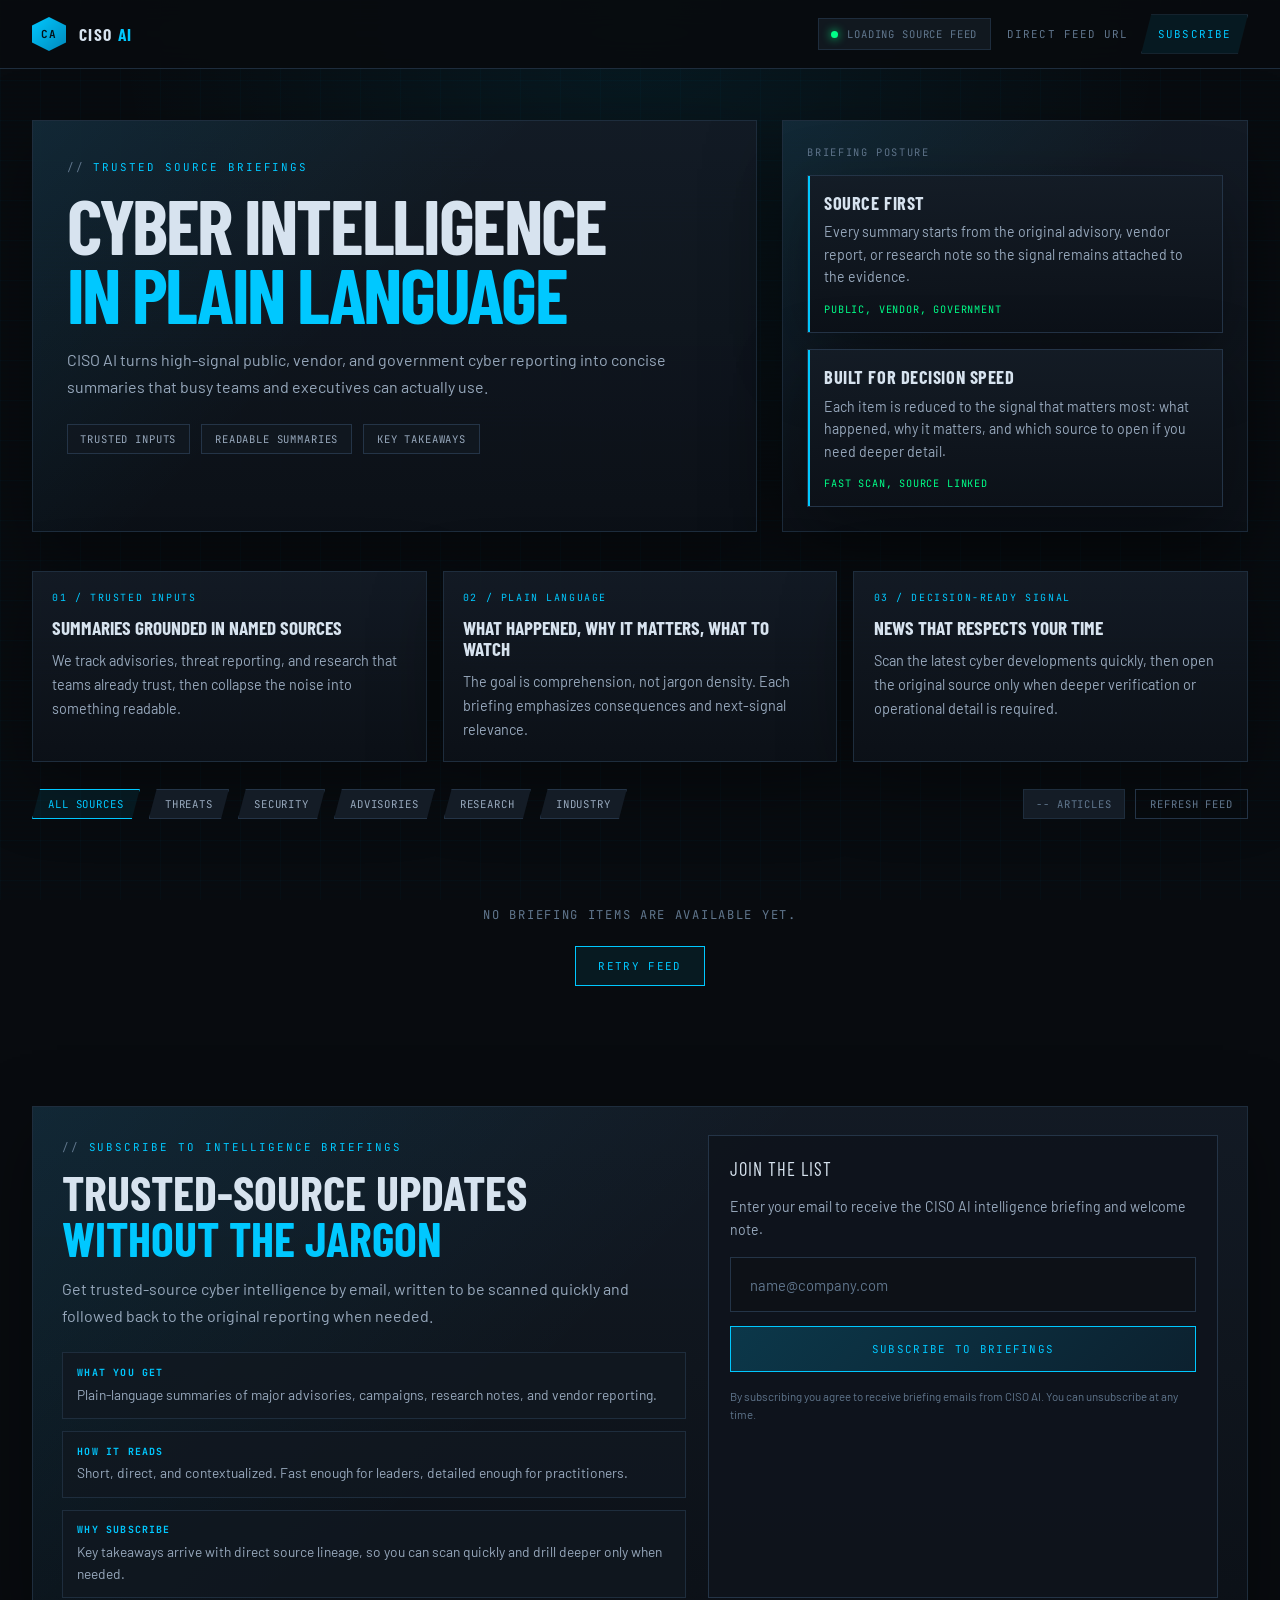
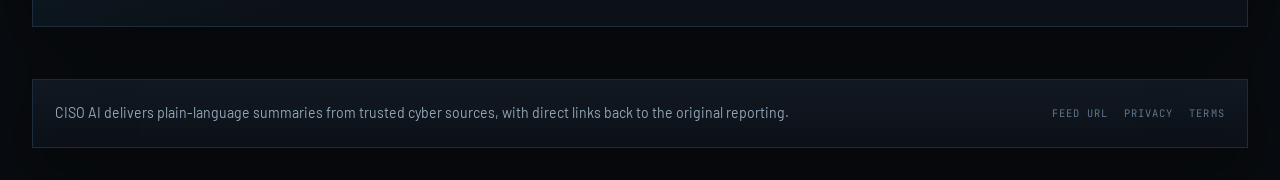
==== commit 1296041d: "Updated privacy and terms pages" ====
--- a/index.html
+++ b/index.html
@@ -4,7 +4,7 @@
   <meta charset="UTF-8">
   <meta name="viewport" content="width=device-width, initial-scale=1.0">
   <title>CISO AI | Plain-language Cyber Intelligence From Trusted Sources</title>
-  <meta name="description" content="CISO AI delivers plain-language cyber intelligence briefings from trusted public, vendor, and government sources. Fast summaries, key takeaways, and source-linked updates without dashboard noise.">
+  <meta name="description" content="CISO AI delivers plain-language cyber intelligence briefings from trusted public, vendor, and government sources. Fast summaries, key takeaways, and source-linked updates for busy teams and executives.">
   <meta name="keywords" content="cyber intelligence briefings, trusted cybersecurity sources, plain-language security news, cyber advisory summaries, vendor threat intelligence summary, CISO AI">
   <meta name="author" content="CISO AI">
   <meta name="robots" content="index, follow, max-snippet:-1, max-image-preview:large, max-video-preview:-1">
@@ -114,7 +114,7 @@
             <em>in plain language</em>
           </h1>
           <p class="hero-desc">
-            CISO AI is rebranding around one job: turning high-signal public, vendor, and government cyber reporting into concise summaries that busy teams and executives can actually use.
+            CISO AI turns high-signal public, vendor, and government cyber reporting into concise summaries that busy teams and executives can actually use.
           </p>
           <div class="hero-microcopy">
             <div class="micro-pill">Trusted inputs</div>
@@ -131,9 +131,9 @@
             <div class="signal-meta">Public, vendor, government</div>
           </div>
           <div class="signal-card">
-            <h2>No dashboard theatre</h2>
-            <p>The old governance-dashboard pitch is archived. The live site now focuses on readable, trusted-source intelligence instead of platform-heavy GRC positioning.</p>
-            <div class="signal-meta">Signal over software theatre</div>
+            <h2>Built for decision speed</h2>
+            <p>Each item is reduced to the signal that matters most: what happened, why it matters, and which source to open if you need deeper detail.</p>
+            <div class="signal-meta">Fast scan, source linked</div>
           </div>
         </aside>
       </div>
@@ -152,9 +152,9 @@
           <p>The goal is comprehension, not jargon density. Each briefing emphasizes consequences and next-signal relevance.</p>
         </article>
         <article class="mission-card reveal">
-          <div class="mission-kicker">03 / Rebrand direction</div>
-          <h3>CISO AI now leads with intelligence briefings</h3>
-          <p>The legacy GRC artifacts are preserved in the archive, but the public front door now reflects a briefings-first identity.</p>
+          <div class="mission-kicker">03 / Decision-ready signal</div>
+          <h3>News that respects your time</h3>
+          <p>Scan the latest cyber developments quickly, then open the original source only when deeper verification or operational detail is required.</p>
         </article>
       </div>
     </section>
@@ -198,7 +198,7 @@
             Trusted-source updates
             <span>without the jargon</span>
           </h2>
-          <p>Reuse the existing subscribe flow, keep the direct email capture, and present it with the same cyber-intelligence styling as the live feed.</p>
+          <p>Get trusted-source cyber intelligence by email, written to be scanned quickly and followed back to the original reporting when needed.</p>
           <div class="subscription-points">
             <div class="subscription-point">
               <strong>What you get</strong>
@@ -206,7 +206,7 @@
             </div>
             <div class="subscription-point">
               <strong>How it reads</strong>
-              <p>Less compliance theater, more operational context. Fast enough for leaders, detailed enough for practitioners.</p>
+              <p>Short, direct, and contextualized. Fast enough for leaders, detailed enough for practitioners.</p>
             </div>
             <div class="subscription-point">
               <strong>Why subscribe</strong>
@@ -224,17 +224,16 @@
             </div>
             <button class="briefing-submit" id="briefingSubmit" type="submit">Subscribe to briefings</button>
           </form>
-          <p class="form-note">By subscribing you agree to receive briefing emails from CISO AI. Legacy dashboard assets remain available only in the archive.</p>
+          <p class="form-note">By subscribing you agree to receive briefing emails from CISO AI. You can unsubscribe at any time.</p>
         </div>
       </div>
     </section>
 
     <footer class="footer">
       <div class="footer-card">
-        <p class="footer-copy">CISO AI now publishes plain-language summaries from trusted cyber sources. Legacy GRC positioning has been preserved in the archive instead of being deleted.</p>
+        <p class="footer-copy">CISO AI delivers plain-language summaries from trusted cyber sources, with direct links back to the original reporting.</p>
         <div class="footer-links">
           <a class="footer-link" href="/intel/news.html">Feed URL</a>
-          <a class="footer-link" href="/archived/index-grc.html">Archive</a>
           <a class="footer-link" href="/privacy.html">Privacy</a>
           <a class="footer-link" href="/terms.html">Terms</a>
         </div>
